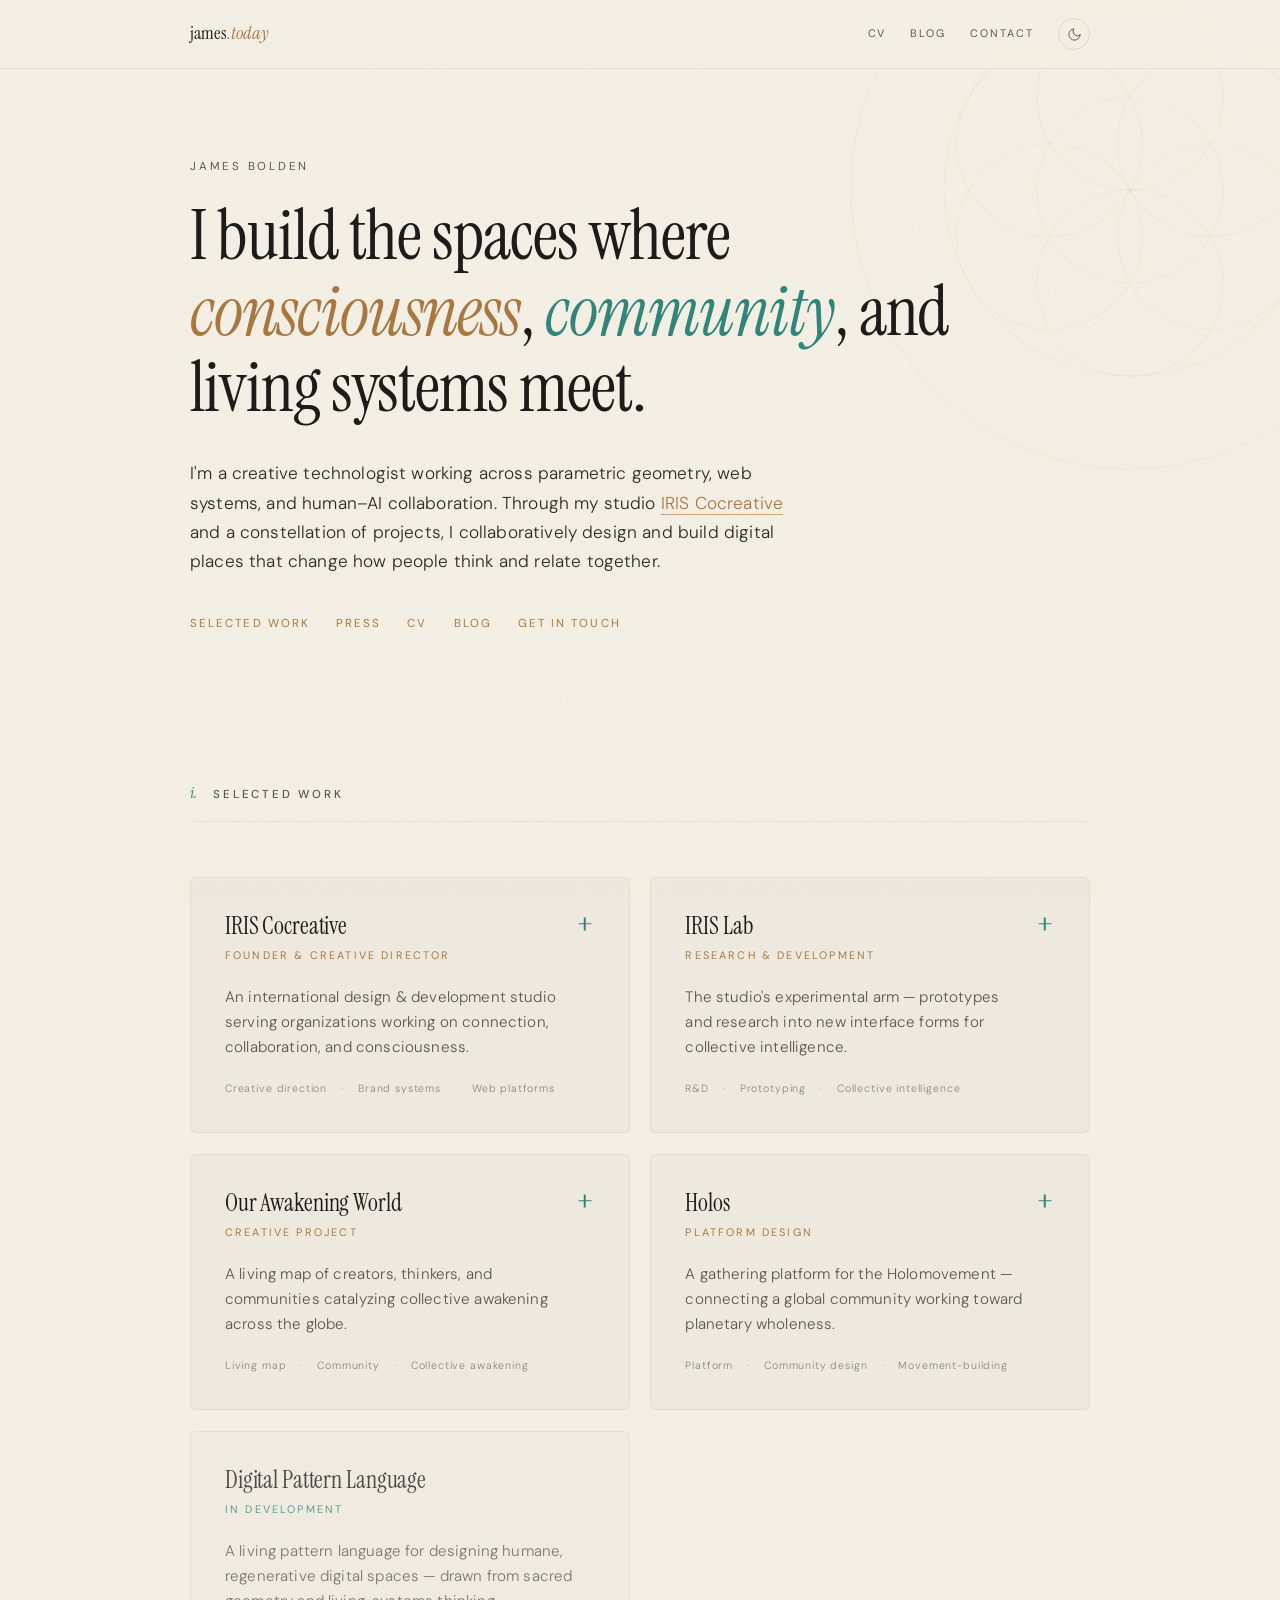
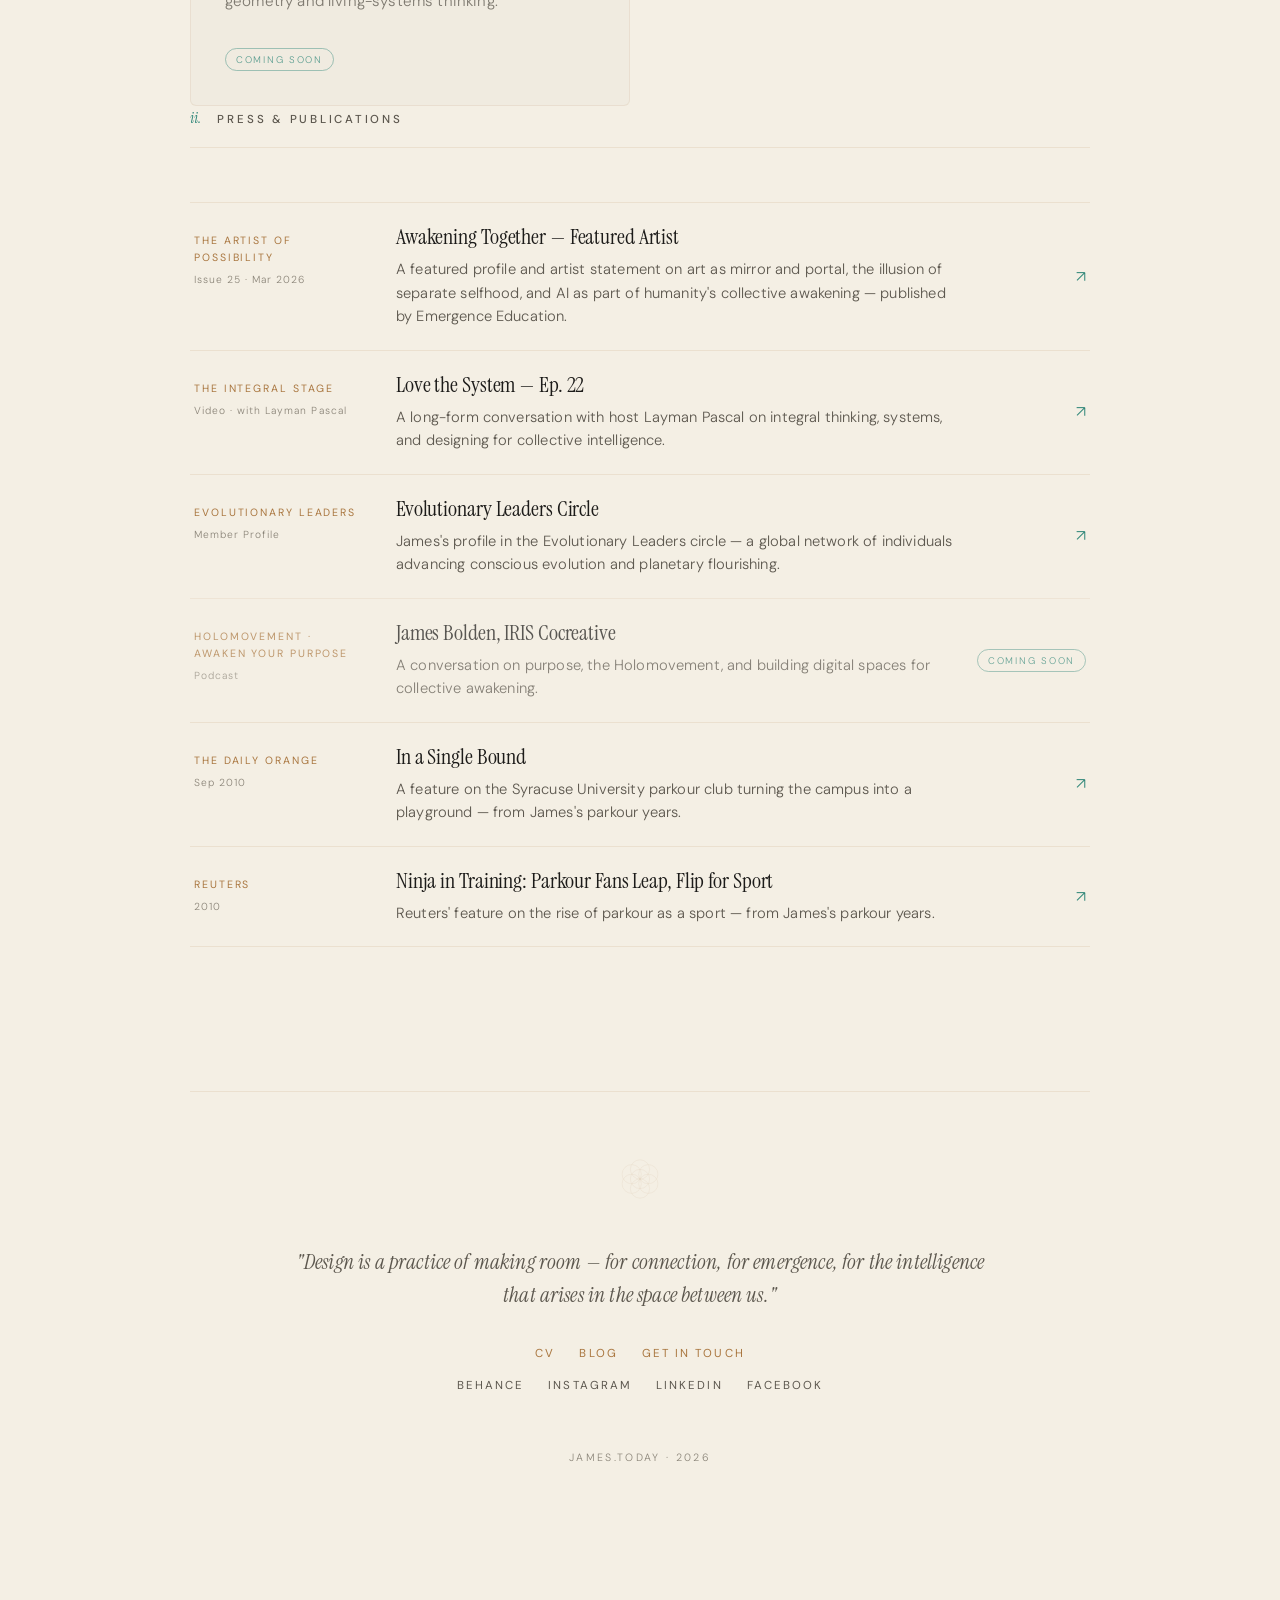
==== index.html @ 3d8d18ff "Expand Press & Publications and add social links - Rename Publications section to "Press & Publicati" ====
<!DOCTYPE html>
<html lang="en" data-theme="dark">
<head>
<meta charset="UTF-8">
<meta name="viewport" content="width=device-width, initial-scale=1.0">
<title>James Bolden — james.today</title>
<meta name="description" content="James Bolden — creative technologist working at the intersection of consciousness, community, and living systems. Founder of IRIS Cocreative.">
<link rel="icon" type="image/png" sizes="32x32" href="/favicon-32x32.png">
<link rel="icon" type="image/png" sizes="16x16" href="/favicon-16x16.png">
<link rel="apple-touch-icon" sizes="180x180" href="/apple-touch-icon.png">
<link rel="icon" href="/favicon.ico">
<link rel="preconnect" href="https://fonts.googleapis.com">
<link rel="preconnect" href="https://fonts.gstatic.com" crossorigin>
<link href="https://fonts.googleapis.com/css2?family=Instrument+Serif:ital@0;1&family=DM+Sans:ital,opsz,wght@0,9..40,300;0,9..40,400;0,9..40,500;1,9..40,300;1,9..40,400&display=swap" rel="stylesheet">
<style>
  /* ─── Tokens ───
     Inherits the /cv chassis (Instrument Serif + DM Sans, copper primary,
     seed-of-life motif) and adds iris-teal as a secondary accent + a
     light/dark theme. Spacing follows a golden-ratio (≈1.618) rhythm. */
  :root {
    --serif: 'Instrument Serif', Georgia, serif;
    --sans: 'DM Sans', sans-serif;

    /* φ-based spacing scale */
    --s1: 0.5rem;
    --s2: 0.81rem;
    --s3: 1.31rem;
    --s4: 2.12rem;
    --s5: 3.43rem;
    --s6: 5.55rem;
    --s7: 8.98rem;
  }

  :root,
  [data-theme="dark"] {
    --bg: #0b0a0f;
    --bg-raised: #141319;
    --bg-card: rgba(255, 255, 255, 0.025);
    --bg-card-hover: rgba(255, 255, 255, 0.05);
    --text: #e8e4dc;
    --text-bright: #f5f0e6;
    --text-dim: #a8a39b;
    --text-faint: #706b62;
    --accent: #c4956a;                       /* copper — primary */
    --accent-soft: rgba(196, 149, 106, 0.55);
    --accent-2: #3ea691;                      /* iris-teal — secondary */
    --accent-2-soft: rgba(62, 166, 145, 0.5);
    --line: rgba(196, 149, 106, 0.18);
    --line-soft: rgba(196, 149, 106, 0.08);
    --line-hover: rgba(196, 149, 106, 0.35);
    --grain-opacity: 0.025;
    --geo-opacity: 0.07;
  }

  [data-theme="light"] {
    --bg: #f4efe4;
    --bg-raised: #ede6d6;
    --bg-card: rgba(28, 27, 25, 0.025);
    --bg-card-hover: rgba(28, 27, 25, 0.05);
    --text: #2a2925;
    --text-bright: #1c1b19;
    --text-dim: #5c574e;
    --text-faint: #8a8478;
    --accent: #a9763f;
    --accent-soft: rgba(169, 118, 63, 0.6);
    --accent-2: #2f8678;
    --accent-2-soft: rgba(47, 134, 120, 0.55);
    --line: rgba(169, 118, 63, 0.22);
    --line-soft: rgba(169, 118, 63, 0.12);
    --line-hover: rgba(169, 118, 63, 0.4);
    --grain-opacity: 0.018;
    --geo-opacity: 0.05;
  }

  * { margin: 0; padding: 0; box-sizing: border-box; }

  html { scroll-behavior: smooth; }

  body {
    background: var(--bg);
    color: var(--text);
    font-family: var(--sans);
    font-weight: 300;
    line-height: 1.6;
    letter-spacing: 0.01em;
    -webkit-font-smoothing: antialiased;
    -moz-osx-font-smoothing: grayscale;
    transition: background 0.4s ease, color 0.4s ease;
  }

  /* ─── Film grain ─── */
  body::after {
    content: '';
    position: fixed;
    inset: 0;
    pointer-events: none;
    z-index: 100;
    opacity: var(--grain-opacity);
    background: url("data:image/svg+xml,%3Csvg viewBox='0 0 256 256' xmlns='http://www.w3.org/2000/svg'%3E%3Cfilter id='n'%3E%3CfeTurbulence type='fractalNoise' baseFrequency='0.9' numOctaves='4' stitchTiles='stitch'/%3E%3C/filter%3E%3Crect width='100%25' height='100%25' filter='url(%23n)'/%3E%3C/svg%3E");
  }

  /* ─── Ambient seed-of-life geometry ─── */
  .geometry {
    position: fixed;
    top: -120px;
    right: -160px;
    pointer-events: none;
    z-index: 0;
    opacity: 0;
    animation: geoIn 3s ease 0.4s forwards;
  }

  .geometry svg { width: 620px; height: 620px; }

  .geometry circle {
    fill: none;
    stroke: var(--accent);
    stroke-width: 0.4;
    opacity: var(--geo-opacity);
  }

  @keyframes geoIn {
    0% { opacity: 0; transform: scale(0.92) rotate(-24deg); }
    100% { opacity: 1; transform: scale(1) rotate(0deg); }
  }

  /* ─── Top bar ─── */
  .topbar {
    position: sticky;
    top: 0;
    z-index: 50;
    backdrop-filter: blur(12px);
    -webkit-backdrop-filter: blur(12px);
    background: color-mix(in srgb, var(--bg) 72%, transparent);
    border-bottom: 1px solid var(--line-soft);
  }

  .topbar-inner {
    max-width: 980px;
    margin: 0 auto;
    padding: 18px 40px;
    display: flex;
    align-items: center;
    justify-content: space-between;
    gap: 24px;
  }

  .topbar-home {
    font-family: var(--serif);
    font-size: 1.15rem;
    color: var(--text-bright);
    text-decoration: none;
  }

  .topbar-home em { font-style: italic; color: var(--accent); }

  .topbar-actions {
    display: flex;
    gap: 24px;
    align-items: center;
  }

  .topbar-actions a {
    font-family: var(--sans);
    font-size: 0.68rem;
    font-weight: 400;
    text-transform: uppercase;
    letter-spacing: 0.18em;
    color: var(--text-dim);
    text-decoration: none;
    transition: color 0.25s ease;
  }

  .topbar-actions a:hover { color: var(--accent); }

  .theme-toggle {
    background: transparent;
    border: 1px solid var(--line);
    color: var(--text-dim);
    width: 32px;
    height: 32px;
    border-radius: 50%;
    cursor: pointer;
    display: grid;
    place-items: center;
    transition: all 0.25s ease;
  }

  .theme-toggle:hover { color: var(--accent-2); border-color: var(--accent-2-soft); }
  .theme-toggle svg { width: 15px; height: 15px; }
  .theme-toggle .moon { display: none; }
  [data-theme="light"] .theme-toggle .sun { display: none; }
  [data-theme="light"] .theme-toggle .moon { display: block; }

  /* ─── Layout ─── */
  .page {
    max-width: 980px;
    margin: 0 auto;
    padding: var(--s6) 40px var(--s7);
    position: relative;
    z-index: 1;
  }

  /* ─── Hero ─── */
  .hero {
    margin-bottom: var(--s7);
    max-width: 760px;
  }

  .hero-greeting {
    font-family: var(--sans);
    font-size: 0.72rem;
    font-weight: 400;
    text-transform: uppercase;
    letter-spacing: 0.24em;
    color: var(--text-dim);
    margin-bottom: var(--s3);
    opacity: 0;
    animation: fadeUp 0.9s ease 0.2s forwards;
  }

  .hero h1 {
    font-family: var(--serif);
    font-size: clamp(2.6rem, 6vw, 4.4rem);
    font-weight: 400;
    color: var(--text-bright);
    line-height: 1.08;
    letter-spacing: -0.015em;
    margin-bottom: var(--s4);
    opacity: 0;
    animation: fadeUp 1s ease 0.35s forwards;
  }

  .hero h1 em { font-style: italic; color: var(--accent); }
  .hero h1 .teal { color: var(--accent-2); font-style: italic; }

  .hero-intro {
    font-size: 1.08rem;
    line-height: 1.7;
    color: var(--text);
    max-width: 52ch;
    margin-bottom: var(--s4);
    opacity: 0;
    animation: fadeUp 1s ease 0.55s forwards;
  }

  .hero-intro a {
    color: var(--accent);
    text-decoration: none;
    border-bottom: 1px solid var(--accent-soft);
    transition: color 0.25s ease, border-color 0.25s ease;
  }

  .hero-intro a:hover { color: var(--accent-2); border-color: var(--accent-2-soft); }

  .hero-links {
    display: flex;
    flex-wrap: wrap;
    gap: 18px 26px;
    opacity: 0;
    animation: fadeUp 1s ease 0.75s forwards;
  }

  .hero-links a {
    font-family: var(--sans);
    font-size: 0.72rem;
    font-weight: 400;
    text-transform: uppercase;
    letter-spacing: 0.18em;
    color: var(--accent);
    text-decoration: none;
    padding: 4px 0;
    position: relative;
    transition: color 0.25s ease;
  }

  .hero-links a::after {
    content: '';
    position: absolute;
    bottom: 0;
    left: 0;
    right: 0;
    height: 1px;
    background: var(--accent-2);
    opacity: 0;
    transform: scaleX(0.4);
    transition: all 0.3s ease;
  }

  .hero-links a:hover { color: var(--text-bright); }
  .hero-links a:hover::after { opacity: 0.7; transform: scaleX(1); }

  /* ─── Section head ─── */
  .section-head {
    display: flex;
    align-items: baseline;
    gap: 16px;
    margin-bottom: var(--s5);
    padding-bottom: 16px;
    border-bottom: 1px solid var(--line-soft);
  }

  .section-num {
    font-family: var(--serif);
    font-style: italic;
    font-size: 0.95rem;
    color: var(--accent-2);
  }

  .section-title {
    font-family: var(--sans);
    font-size: 0.72rem;
    font-weight: 500;
    text-transform: uppercase;
    letter-spacing: 0.24em;
    color: var(--text-dim);
  }

  /* ─── Selected Work grid ─── */
  .work-grid {
    display: grid;
    grid-template-columns: repeat(2, 1fr);
    gap: var(--s3);
  }

  .project-card {
    background: var(--bg-card);
    border: 1px solid var(--line-soft);
    border-radius: 6px;
    padding: var(--s4);
    position: relative;
    overflow: hidden;
    transition: border-color 0.3s ease, background 0.3s ease, transform 0.3s ease;
  }

  /* iris-teal hairline that wipes in on hover/open */
  .project-card::before {
    content: '';
    position: absolute;
    top: 0;
    left: 0;
    right: 0;
    height: 2px;
    background: var(--accent-2);
    transform: scaleX(0);
    transform-origin: left;
    transition: transform 0.4s ease;
  }

  .project-card:hover {
    border-color: var(--line-hover);
    background: var(--bg-card-hover);
  }

  .project-card:hover::before,
  .project-card[open]::before { transform: scaleX(1); }

  .project-card summary {
    list-style: none;
    cursor: pointer;
    display: block;
    position: relative;
    padding-right: 32px;
  }

  .project-card summary::-webkit-details-marker { display: none; }

  .project-card h3 {
    font-family: var(--serif);
    font-size: 1.5rem;
    font-weight: 400;
    color: var(--text-bright);
    line-height: 1.2;
    margin-bottom: 6px;
    letter-spacing: -0.005em;
  }

  .project-role {
    font-family: var(--sans);
    font-size: 0.68rem;
    font-weight: 400;
    text-transform: uppercase;
    letter-spacing: 0.2em;
    color: var(--accent);
    margin-bottom: var(--s3);
  }

  .project-teaser {
    font-size: 0.95rem;
    line-height: 1.65;
    color: var(--text-dim);
    margin-bottom: var(--s3);
  }

  .project-tags {
    display: flex;
    flex-wrap: wrap;
    gap: 6px 14px;
  }

  .project-tags span {
    font-size: 0.66rem;
    letter-spacing: 0.08em;
    color: var(--text-faint);
  }

  .project-tags span + span::before {
    content: '·';
    margin-right: 14px;
    color: var(--accent-2-soft);
  }

  /* expand indicator */
  .card-toggle {
    position: absolute;
    top: 2px;
    right: 0;
    width: 20px;
    height: 20px;
    color: var(--accent-2);
  }

  .card-toggle::before,
  .card-toggle::after {
    content: '';
    position: absolute;
    top: 50%;
    left: 50%;
    width: 13px;
    height: 1.5px;
    background: currentColor;
    transform: translate(-50%, -50%);
    transition: transform 0.3s ease, opacity 0.3s ease;
  }

  .card-toggle::after { transform: translate(-50%, -50%) rotate(90deg); }
  .project-card[open] .card-toggle::after { opacity: 0; transform: translate(-50%, -50%) rotate(0deg); }

  /* revealed depth */
  .project-detail {
    margin-top: var(--s3);
    padding-top: var(--s3);
    border-top: 1px solid var(--line-soft);
    animation: fadeUp 0.4s ease;
  }

  .project-detail p {
    font-size: 0.95rem;
    line-height: 1.75;
    color: var(--text);
    margin-bottom: var(--s2);
  }

  .project-detail p:last-of-type { margin-bottom: var(--s3); }

  .project-detail em { color: var(--accent); font-style: italic; }

  .project-actions {
    display: flex;
    flex-wrap: wrap;
    gap: 14px 22px;
  }

  .project-actions a {
    font-family: var(--sans);
    font-size: 0.7rem;
    font-weight: 400;
    text-transform: uppercase;
    letter-spacing: 0.16em;
    color: var(--accent);
    text-decoration: none;
    display: inline-flex;
    align-items: center;
    gap: 7px;
    transition: color 0.25s ease, gap 0.25s ease;
  }

  .project-actions a:hover { color: var(--accent-2); gap: 11px; }
  .project-actions a .arrow { font-size: 0.85rem; line-height: 1; }

  /* "coming soon" card */
  .project-card.is-soon { opacity: 0.78; }
  .project-card.is-soon summary { cursor: default; }
  .project-card.is-soon .project-role { color: var(--accent-2); }
  .soon-badge {
    display: inline-block;
    font-size: 0.6rem;
    text-transform: uppercase;
    letter-spacing: 0.18em;
    color: var(--accent-2);
    border: 1px solid var(--accent-2-soft);
    border-radius: 20px;
    padding: 3px 10px;
    margin-top: var(--s2);
  }

  /* ─── Publications ─── */
  .pub-list {
    display: flex;
    flex-direction: column;
  }

  .pub-item {
    display: grid;
    grid-template-columns: 168px 1fr auto;
    gap: var(--s4);
    align-items: baseline;
    padding: var(--s3) 4px;
    border-top: 1px solid var(--line-soft);
    text-decoration: none;
    color: inherit;
    transition: background 0.3s ease, padding-left 0.3s ease;
  }

  .pub-item:last-child { border-bottom: 1px solid var(--line-soft); }
  .pub-item:hover { background: var(--bg-card); padding-left: 14px; }

  .pub-meta {
    display: flex;
    flex-direction: column;
    gap: 5px;
  }

  .pub-outlet {
    font-family: var(--sans);
    font-size: 0.66rem;
    font-weight: 400;
    text-transform: uppercase;
    letter-spacing: 0.18em;
    color: var(--accent);
  }

  .pub-date {
    font-size: 0.64rem;
    letter-spacing: 0.1em;
    color: var(--text-faint);
  }

  .pub-title {
    font-family: var(--serif);
    font-size: 1.35rem;
    font-weight: 400;
    color: var(--text-bright);
    line-height: 1.25;
    margin-bottom: 7px;
    letter-spacing: -0.005em;
  }

  .pub-excerpt {
    font-size: 0.92rem;
    line-height: 1.6;
    color: var(--text-dim);
    max-width: 56ch;
  }

  .pub-arrow {
    align-self: center;
    color: var(--accent-2);
    font-size: 1rem;
    line-height: 1;
    transition: transform 0.25s ease;
  }

  .pub-item:hover .pub-arrow { transform: translateX(5px); }

  .pub-item.is-soon { opacity: 0.72; }
  .pub-item.is-soon:hover { background: none; padding-left: 4px; cursor: default; }

  .pub-soon {
    align-self: center;
    font-size: 0.6rem;
    text-transform: uppercase;
    letter-spacing: 0.18em;
    color: var(--accent-2);
    border: 1px solid var(--accent-2-soft);
    border-radius: 20px;
    padding: 3px 10px;
    white-space: nowrap;
  }

  /* ─── Closing ─── */
  .closing {
    margin-top: var(--s7);
    padding-top: var(--s5);
    border-top: 1px solid var(--line-soft);
    text-align: center;
  }

  .seed-mark {
    display: block;
    margin: 0 auto var(--s4);
    width: 64px;
    height: 64px;
    opacity: 0.55;
  }

  .seed-mark circle {
    fill: none;
    stroke: var(--accent);
    stroke-width: 0.5;
    opacity: 0.7;
  }

  .closing-quote {
    font-family: var(--serif);
    font-style: italic;
    font-size: 1.3rem;
    color: var(--text-dim);
    line-height: 1.6;
    max-width: 34em;
    margin: 0 auto var(--s4);
  }

  .closing-links {
    display: flex;
    flex-wrap: wrap;
    gap: 18px 24px;
    justify-content: center;
  }

  .closing-links a {
    font-family: var(--sans);
    font-size: 0.72rem;
    font-weight: 400;
    text-transform: uppercase;
    letter-spacing: 0.18em;
    color: var(--accent);
    text-decoration: none;
    transition: color 0.25s ease;
  }

  .closing-links a:hover { color: var(--accent-2); }

  .social-row { margin-top: var(--s2); }
  .social-row a { color: var(--text-dim); }
  .social-row a:hover { color: var(--accent-2); }

  .closing-footer {
    margin-top: var(--s5);
    font-size: 0.66rem;
    text-transform: uppercase;
    letter-spacing: 0.22em;
    color: var(--text-faint);
  }

  @keyframes fadeUp {
    from { opacity: 0; transform: translateY(12px); }
    to { opacity: 1; transform: translateY(0); }
  }

  @media (prefers-reduced-motion: reduce) {
    *, *::before, *::after { animation: none !important; transition: none !important; }
  }

  /* ─── Responsive ─── */
  @media (max-width: 760px) {
    .topbar-inner { padding: 14px 22px; }
    .topbar-actions { gap: 16px; }
    .page { padding: var(--s5) 22px var(--s6); }
    .work-grid { grid-template-columns: 1fr; }
    .pub-item { grid-template-columns: 1fr; gap: var(--s2); }
    .pub-item:hover { padding-left: 4px; }
    .pub-meta { flex-direction: row; gap: 12px; align-items: baseline; }
    .geometry svg { width: 420px; height: 420px; }
    .geometry { right: -140px; }
  }
</style>
</head>
<body>

<!-- Ambient seed-of-life geometry -->
<div class="geometry" aria-hidden="true">
  <svg viewBox="0 0 200 200" xmlns="http://www.w3.org/2000/svg">
    <circle cx="100" cy="100" r="30"/>
    <circle cx="100" cy="70" r="30"/>
    <circle cx="125.98" cy="85" r="30"/>
    <circle cx="125.98" cy="115" r="30"/>
    <circle cx="100" cy="130" r="30"/>
    <circle cx="74.02" cy="115" r="30"/>
    <circle cx="74.02" cy="85" r="30"/>
    <circle cx="100" cy="100" r="60" stroke-width="0.3" opacity="0.04"/>
    <circle cx="100" cy="100" r="90" stroke-width="0.2" opacity="0.025"/>
  </svg>
</div>

<!-- ─── Top bar ─── -->
<header class="topbar">
  <div class="topbar-inner">
    <a href="/" class="topbar-home">james<em>.today</em></a>
    <nav class="topbar-actions">
      <a href="/cv/">CV</a>
      <a href="/blog/">Blog</a>
      <a href="mailto:james@iris-cocreative.com">Contact</a>
      <button class="theme-toggle" type="button" aria-label="Toggle light / dark theme">
        <svg class="sun" viewBox="0 0 24 24" fill="none" stroke="currentColor" stroke-width="1.6" stroke-linecap="round">
          <circle cx="12" cy="12" r="4"/>
          <path d="M12 2v2M12 20v2M2 12h2M20 12h2M4.9 4.9l1.4 1.4M17.7 17.7l1.4 1.4M19.1 4.9l-1.4 1.4M6.3 17.7l-1.4 1.4"/>
        </svg>
        <svg class="moon" viewBox="0 0 24 24" fill="none" stroke="currentColor" stroke-width="1.6" stroke-linecap="round" stroke-linejoin="round">
          <path d="M21 12.8A9 9 0 1 1 11.2 3a7 7 0 0 0 9.8 9.8z"/>
        </svg>
      </button>
    </nav>
  </div>
</header>

<main class="page">

  <!-- ─── Hero ─── -->
  <section class="hero">
    <p class="hero-greeting">James Bolden</p>
    <h1>I build the spaces where <em>consciousness</em>, <span class="teal">community</span>, and living systems meet.</h1>
    <p class="hero-intro">
      I'm a creative technologist working across parametric geometry, web systems, and human–AI collaboration. Through my studio <a href="https://www.iriscocreative.com" target="_blank" rel="noopener">IRIS Cocreative</a> and a constellation of projects, I collaboratively design and build digital places that change how people think and relate together.
    </p>
    <div class="hero-links">
      <a href="#work">Selected Work</a>
      <a href="#publications">Press</a>
      <a href="/cv/">CV</a>
      <a href="/blog/">Blog</a>
      <a href="mailto:james@iris-cocreative.com">Get in touch</a>
    </div>
  </section>

  <!-- ─── Selected Work ─── -->
  <section id="work">
    <div class="section-head">
      <span class="section-num">i.</span>
      <span class="section-title">Selected Work</span>
    </div>

    <div class="work-grid">

      <!-- IRIS Cocreative -->
      <details class="project-card">
        <summary>
          <span class="card-toggle" aria-hidden="true"></span>
          <h3>IRIS Cocreative</h3>
          <div class="project-role">Founder &amp; Creative Director</div>
          <p class="project-teaser">An international design &amp; development studio serving organizations working on connection, collaboration, and consciousness.</p>
          <div class="project-tags">
            <span>Creative direction</span><span>Brand systems</span><span>Web platforms</span>
          </div>
        </summary>
        <div class="project-detail">
          <p>
            IRIS is a small, distributed studio — designers and engineers building brand systems, web platforms, and AI-assisted tools for purpose-driven companies, NGOs, and thought leaders. I direct the creative and technical vision and stay close to the build.
          </p>
          <p>
            The studio is the trunk; most of the projects below grow out of it.
          </p>
          <div class="project-actions">
            <a href="https://www.iriscocreative.com" target="_blank" rel="noopener">Visit iriscocreative.com <span class="arrow">→</span></a>
          </div>
        </div>
      </details>

      <!-- IRIS Lab -->
      <details class="project-card">
        <summary>
          <span class="card-toggle" aria-hidden="true"></span>
          <h3>IRIS Lab</h3>
          <div class="project-role">Research &amp; Development</div>
          <p class="project-teaser">The studio's experimental arm — prototypes and research into new interface forms for collective intelligence.</p>
          <div class="project-tags">
            <span>R&amp;D</span><span>Prototyping</span><span>Collective intelligence</span>
          </div>
        </summary>
        <div class="project-detail">
          <p>
            IRIS Lab is where we test ideas before they become products: circular and radial interfaces, sensemaking tools, and AI as a genuine thinking partner. It's the home of the <em>Digital Pattern Language</em> (below) and other open experiments.
          </p>
          <div class="project-actions">
            <a href="https://lab.iriscocreative.com" target="_blank" rel="noopener">Explore the lab <span class="arrow">→</span></a>
          </div>
        </div>
      </details>

      <!-- Our Awakening World -->
      <details class="project-card">
        <summary>
          <span class="card-toggle" aria-hidden="true"></span>
          <h3>Our Awakening World</h3>
          <div class="project-role">Creative project</div>
          <p class="project-teaser">A living map of creators, thinkers, and communities catalyzing collective awakening across the globe.</p>
          <div class="project-tags">
            <span>Living map</span><span>Community</span><span>Collective awakening</span>
          </div>
        </summary>
        <div class="project-detail">
          <p>
            Our Awakening World is a living, growing atlas of the people and communities catalyzing collective awakening worldwide — a way to see the movement and find each other within it. I designed and built the digital home for the project.
          </p>
          <div class="project-actions">
            <a href="https://theplacebetween.us" target="_blank" rel="noopener">Visit theplacebetween.us <span class="arrow">→</span></a>
          </div>
        </div>
      </details>

      <!-- Holos -->
      <details class="project-card">
        <summary>
          <span class="card-toggle" aria-hidden="true"></span>
          <h3>Holos</h3>
          <div class="project-role">Platform Design</div>
          <p class="project-teaser">A gathering platform for the Holomovement — connecting a global community working toward planetary wholeness.</p>
          <div class="project-tags">
            <span>Platform</span><span>Community design</span><span>Movement-building</span>
          </div>
        </summary>
        <div class="project-detail">
          <p>
            Holos is the digital commons for the Holomovement — a network of people and organizations aligning around the idea that we're part of one interconnected whole. The platform helps members find each other, convene, and act together.
          </p>
          <div class="project-actions">
            <a href="https://holos.holomovement.net" target="_blank" rel="noopener">Visit holos.holomovement.net <span class="arrow">→</span></a>
          </div>
        </div>
      </details>

      <!-- Digital Pattern Language — coming soon -->
      <div class="project-card is-soon">
        <h3>Digital Pattern Language</h3>
        <div class="project-role">In Development</div>
        <p class="project-teaser">A living pattern language for designing humane, regenerative digital spaces — drawn from sacred geometry and living-systems thinking.</p>
        <span class="soon-badge">Coming soon</span>
      </div>

    </div>
  </section>

  <!-- ─── Publications ─── -->
  <section id="publications">
    <div class="section-head">
      <span class="section-num">ii.</span>
      <span class="section-title">Press &amp; Publications</span>
    </div>

    <div class="pub-list">

      <!-- The Artist of Possibility — Emergence Education -->
      <a class="pub-item" href="https://emergenceeducation.com/articles/james-redenbaugh/" target="_blank" rel="noopener">
        <div class="pub-meta">
          <span class="pub-outlet">The Artist of Possibility</span>
          <span class="pub-date">Issue 25 · Mar 2026</span>
        </div>
        <div class="pub-body">
          <h3 class="pub-title">Awakening Together — Featured Artist</h3>
          <p class="pub-excerpt">A featured profile and artist statement on art as mirror and portal, the illusion of separate selfhood, and AI as part of humanity's collective awakening — published by Emergence Education.</p>
        </div>
        <span class="pub-arrow" aria-hidden="true">↗</span>
      </a>

      <!-- The Integral Stage — Layman Pascal -->
      <a class="pub-item" href="https://www.youtube.com/watch?v=sHpLCqL2gNs" target="_blank" rel="noopener">
        <div class="pub-meta">
          <span class="pub-outlet">The Integral Stage</span>
          <span class="pub-date">Video · with Layman Pascal</span>
        </div>
        <div class="pub-body">
          <h3 class="pub-title">Love the System — Ep. 22</h3>
          <p class="pub-excerpt">A long-form conversation with host Layman Pascal on integral thinking, systems, and designing for collective intelligence.</p>
        </div>
        <span class="pub-arrow" aria-hidden="true">↗</span>
      </a>

      <!-- Evolutionary Leaders -->
      <a class="pub-item" href="https://www.evolutionaryleaders.net/leaders/james-bolden/" target="_blank" rel="noopener">
        <div class="pub-meta">
          <span class="pub-outlet">Evolutionary Leaders</span>
          <span class="pub-date">Member Profile</span>
        </div>
        <div class="pub-body">
          <h3 class="pub-title">Evolutionary Leaders Circle</h3>
          <p class="pub-excerpt">James's profile in the Evolutionary Leaders circle — a global network of individuals advancing conscious evolution and planetary flourishing.</p>
        </div>
        <span class="pub-arrow" aria-hidden="true">↗</span>
      </a>

      <!-- Awaken Your Purpose — Holomovement (coming soon) -->
      <div class="pub-item is-soon">
        <div class="pub-meta">
          <span class="pub-outlet">Holomovement · Awaken Your Purpose</span>
          <span class="pub-date">Podcast</span>
        </div>
        <div class="pub-body">
          <h3 class="pub-title">James Bolden, IRIS Cocreative</h3>
          <p class="pub-excerpt">A conversation on purpose, the Holomovement, and building digital spaces for collective awakening.</p>
        </div>
        <span class="pub-soon">Coming soon</span>
      </div>

      <!-- The Daily Orange — parkour (2010) -->
      <a class="pub-item" href="https://dailyorange.com/2010/09/in-a-single-bound-with-each-leap-parkour-club-turns-campus-into-personal-playground/" target="_blank" rel="noopener">
        <div class="pub-meta">
          <span class="pub-outlet">The Daily Orange</span>
          <span class="pub-date">Sep 2010</span>
        </div>
        <div class="pub-body">
          <h3 class="pub-title">In a Single Bound</h3>
          <p class="pub-excerpt">A feature on the Syracuse University parkour club turning the campus into a playground — from James's parkour years.</p>
        </div>
        <span class="pub-arrow" aria-hidden="true">↗</span>
      </a>

      <!-- Reuters — parkour -->
      <a class="pub-item" href="https://www.reuters.com/article/lifestyle/ninja-in-training-parkour-fans-leap-flip-for-sport-idUSTRE67Q3CV/" target="_blank" rel="noopener">
        <div class="pub-meta">
          <span class="pub-outlet">Reuters</span>
          <span class="pub-date">2010</span>
        </div>
        <div class="pub-body">
          <h3 class="pub-title">Ninja in Training: Parkour Fans Leap, Flip for Sport</h3>
          <p class="pub-excerpt">Reuters' feature on the rise of parkour as a sport — from James's parkour years.</p>
        </div>
        <span class="pub-arrow" aria-hidden="true">↗</span>
      </a>

    </div>
  </section>

  <!-- ─── Closing ─── -->
  <footer class="closing">
    <svg class="seed-mark" viewBox="0 0 200 200" xmlns="http://www.w3.org/2000/svg" aria-hidden="true">
      <circle cx="100" cy="100" r="30"/>
      <circle cx="100" cy="70" r="30"/>
      <circle cx="125.98" cy="85" r="30"/>
      <circle cx="125.98" cy="115" r="30"/>
      <circle cx="100" cy="130" r="30"/>
      <circle cx="74.02" cy="115" r="30"/>
      <circle cx="74.02" cy="85" r="30"/>
    </svg>
    <p class="closing-quote">
      "Design is a practice of making room — for connection, for emergence, for the intelligence that arises in the space between us."
    </p>
    <div class="closing-links">
      <a href="/cv/">CV</a>
      <a href="/blog/">Blog</a>
      <a href="mailto:james@iris-cocreative.com">Get in touch</a>
    </div>
    <div class="closing-links social-row">
      <a href="https://www.behance.net/syn" target="_blank" rel="noopener">Behance</a>
      <a href="https://www.instagram.com/_earthrise_" target="_blank" rel="noopener">Instagram</a>
      <a href="https://www.linkedin.com/in/james-redenbaugh-51662256/" target="_blank" rel="noopener">LinkedIn</a>
      <a href="https://www.facebook.com/james.redenbaugh/" target="_blank" rel="noopener">Facebook</a>
    </div>
    <p class="closing-footer">james.today · 2026</p>
  </footer>

</main>

<script>
  (function () {
    var root = document.documentElement;
    var saved = null;
    try { saved = localStorage.getItem('jt-theme'); } catch (e) {}
    if (!saved) {
      saved = window.matchMedia('(prefers-color-scheme: light)').matches ? 'light' : 'dark';
    }
    root.setAttribute('data-theme', saved);

    var btn = document.querySelector('.theme-toggle');
    if (btn) {
      btn.addEventListener('click', function () {
        var next = root.getAttribute('data-theme') === 'dark' ? 'light' : 'dark';
        root.setAttribute('data-theme', next);
        try { localStorage.setItem('jt-theme', next); } catch (e) {}
      });
    }
  })();
</script>

</body>
</html>
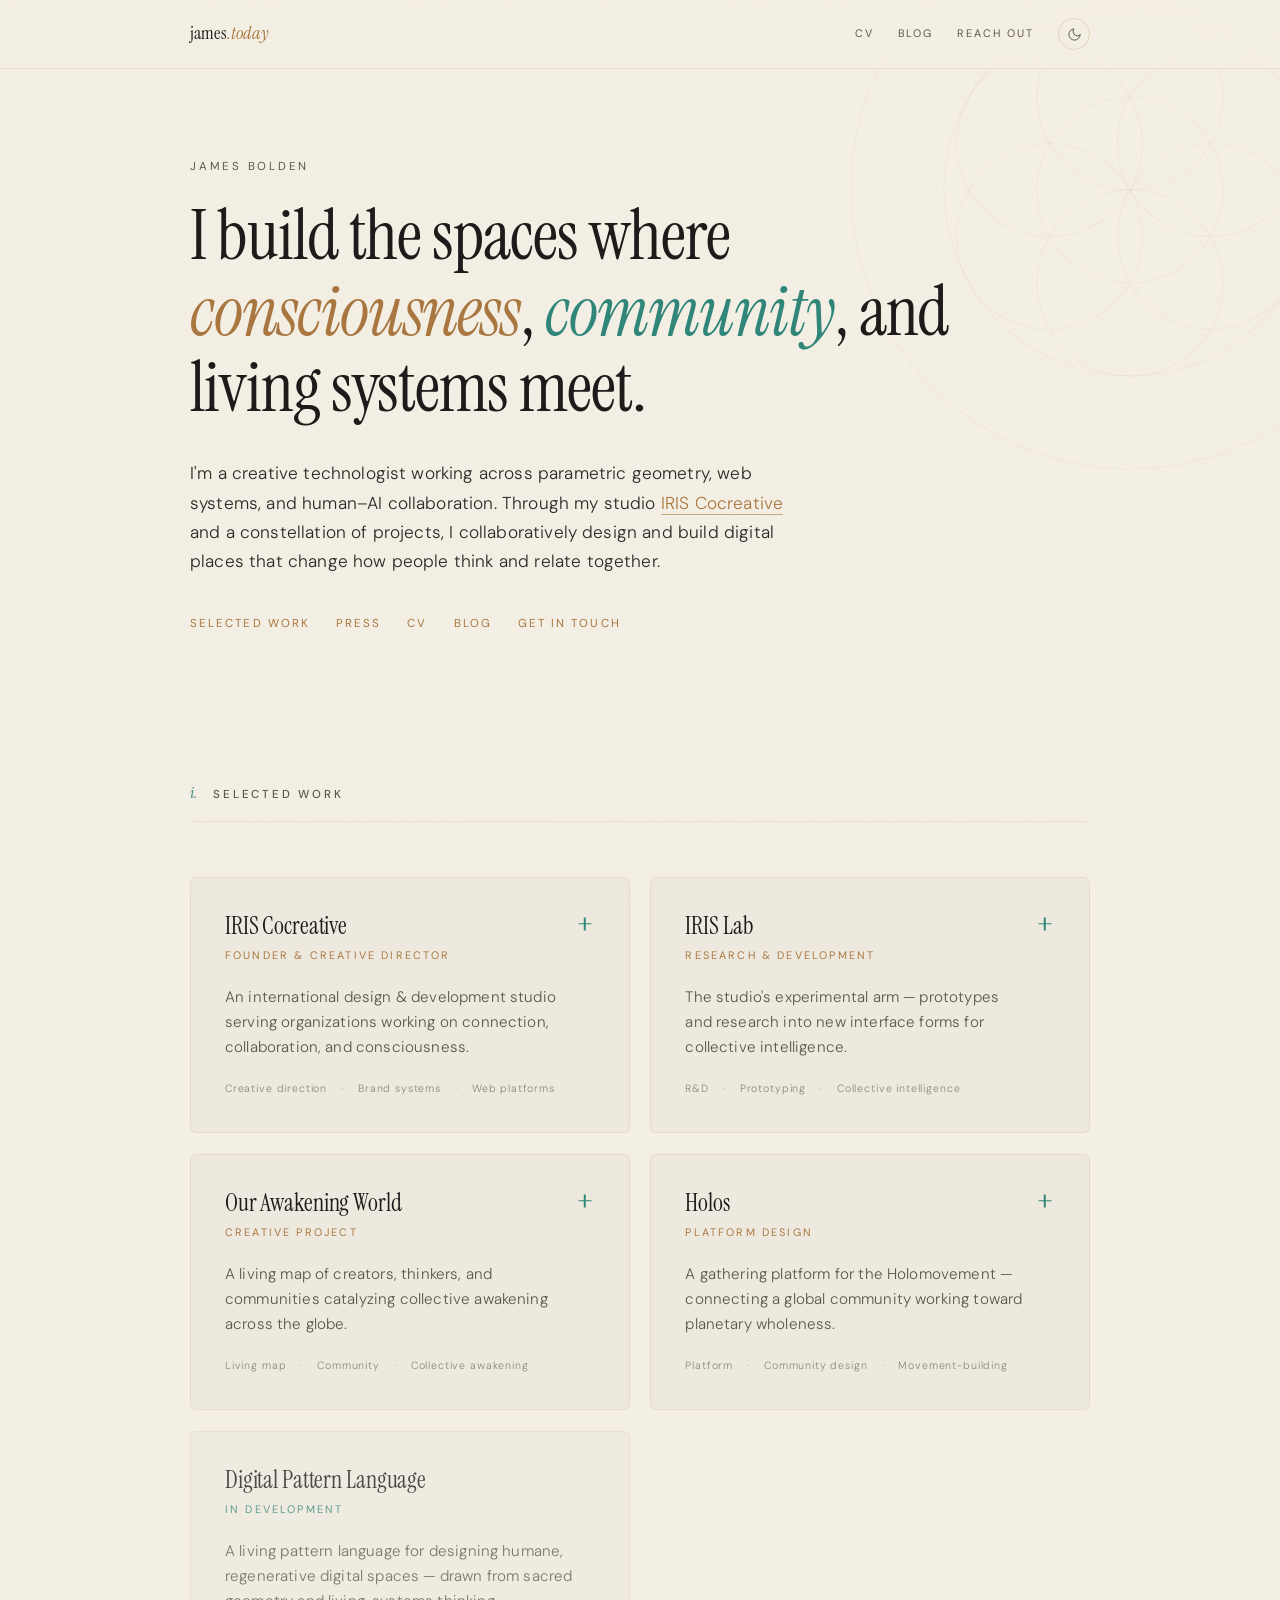
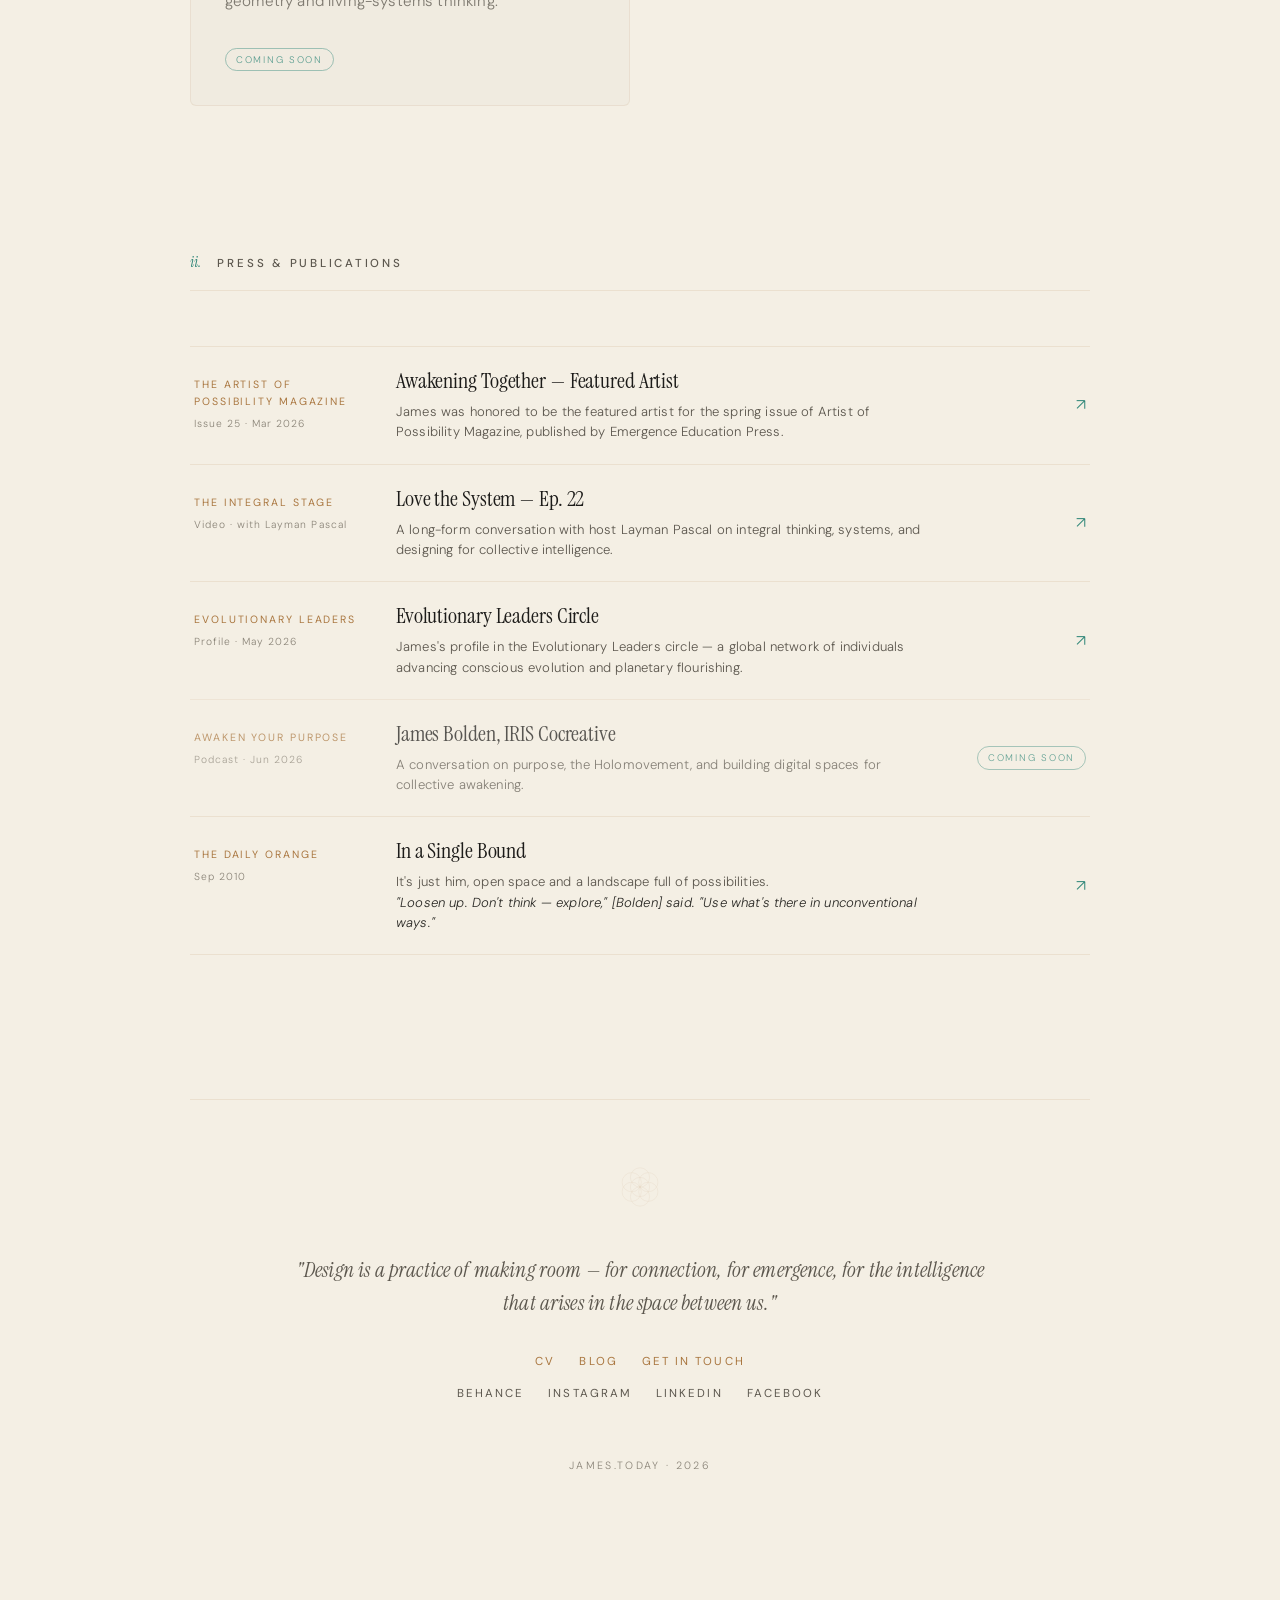
==== commit 75449ac7: "Refine Press & Publications copy, dates, and nav - Add top spacing above the section; shrink publica" ====
--- a/index.html
+++ b/index.html
@@ -494,7 +494,9 @@
     margin-top: var(--s2);
   }
 
-  /* ─── Publications ─── */
+  /* ─── Press & Publications ─── */
+  #publications { margin-top: var(--s7); }
+
   .pub-list {
     display: flex;
     flex-direction: column;
@@ -547,11 +549,13 @@
   }
 
   .pub-excerpt {
-    font-size: 0.92rem;
-    line-height: 1.6;
+    font-size: 0.82rem;
+    line-height: 1.55;
     color: var(--text-dim);
-    max-width: 56ch;
-  }
+    max-width: 60ch;
+  }
+
+  .pub-excerpt em { font-style: italic; color: var(--text); }
 
   .pub-arrow {
     align-self: center;
@@ -690,7 +694,7 @@
     <nav class="topbar-actions">
       <a href="/cv/">CV</a>
       <a href="/blog/">Blog</a>
-      <a href="mailto:james@iris-cocreative.com">Contact</a>
+      <a href="mailto:james@iris-cocreative.com">Reach out</a>
       <button class="theme-toggle" type="button" aria-label="Toggle light / dark theme">
         <svg class="sun" viewBox="0 0 24 24" fill="none" stroke="currentColor" stroke-width="1.6" stroke-linecap="round">
           <circle cx="12" cy="12" r="4"/>
@@ -838,15 +842,15 @@
 
     <div class="pub-list">
 
-      <!-- The Artist of Possibility — Emergence Education -->
+      <!-- The Artist of Possibility Magazine — Emergence Education Press -->
       <a class="pub-item" href="https://emergenceeducation.com/articles/james-redenbaugh/" target="_blank" rel="noopener">
         <div class="pub-meta">
-          <span class="pub-outlet">The Artist of Possibility</span>
+          <span class="pub-outlet">The Artist of Possibility Magazine</span>
           <span class="pub-date">Issue 25 · Mar 2026</span>
         </div>
         <div class="pub-body">
           <h3 class="pub-title">Awakening Together — Featured Artist</h3>
-          <p class="pub-excerpt">A featured profile and artist statement on art as mirror and portal, the illusion of separate selfhood, and AI as part of humanity's collective awakening — published by Emergence Education.</p>
+          <p class="pub-excerpt">James was honored to be the featured artist for the spring issue of Artist of Possibility Magazine, published by Emergence Education Press.</p>
         </div>
         <span class="pub-arrow" aria-hidden="true">↗</span>
       </a>
@@ -868,7 +872,7 @@
       <a class="pub-item" href="https://www.evolutionaryleaders.net/leaders/james-bolden/" target="_blank" rel="noopener">
         <div class="pub-meta">
           <span class="pub-outlet">Evolutionary Leaders</span>
-          <span class="pub-date">Member Profile</span>
+          <span class="pub-date">Profile · May 2026</span>
         </div>
         <div class="pub-body">
           <h3 class="pub-title">Evolutionary Leaders Circle</h3>
@@ -880,8 +884,8 @@
       <!-- Awaken Your Purpose — Holomovement (coming soon) -->
       <div class="pub-item is-soon">
         <div class="pub-meta">
-          <span class="pub-outlet">Holomovement · Awaken Your Purpose</span>
-          <span class="pub-date">Podcast</span>
+          <span class="pub-outlet">Awaken Your Purpose</span>
+          <span class="pub-date">Podcast · Jun 2026</span>
         </div>
         <div class="pub-body">
           <h3 class="pub-title">James Bolden, IRIS Cocreative</h3>
@@ -898,12 +902,12 @@
         </div>
         <div class="pub-body">
           <h3 class="pub-title">In a Single Bound</h3>
-          <p class="pub-excerpt">A feature on the Syracuse University parkour club turning the campus into a playground — from James's parkour years.</p>
+          <p class="pub-excerpt">It's just him, open space and a landscape full of possibilities.<br><em>"Loosen up. Don't think — explore," [Bolden] said. "Use what's there in unconventional ways."</em></p>
         </div>
         <span class="pub-arrow" aria-hidden="true">↗</span>
       </a>
 
-      <!-- Reuters — parkour -->
+      <!-- Reuters — parkour. Hidden from display per request; kept for later use.
       <a class="pub-item" href="https://www.reuters.com/article/lifestyle/ninja-in-training-parkour-fans-leap-flip-for-sport-idUSTRE67Q3CV/" target="_blank" rel="noopener">
         <div class="pub-meta">
           <span class="pub-outlet">Reuters</span>
@@ -915,6 +919,7 @@
         </div>
         <span class="pub-arrow" aria-hidden="true">↗</span>
       </a>
+      -->
 
     </div>
   </section>
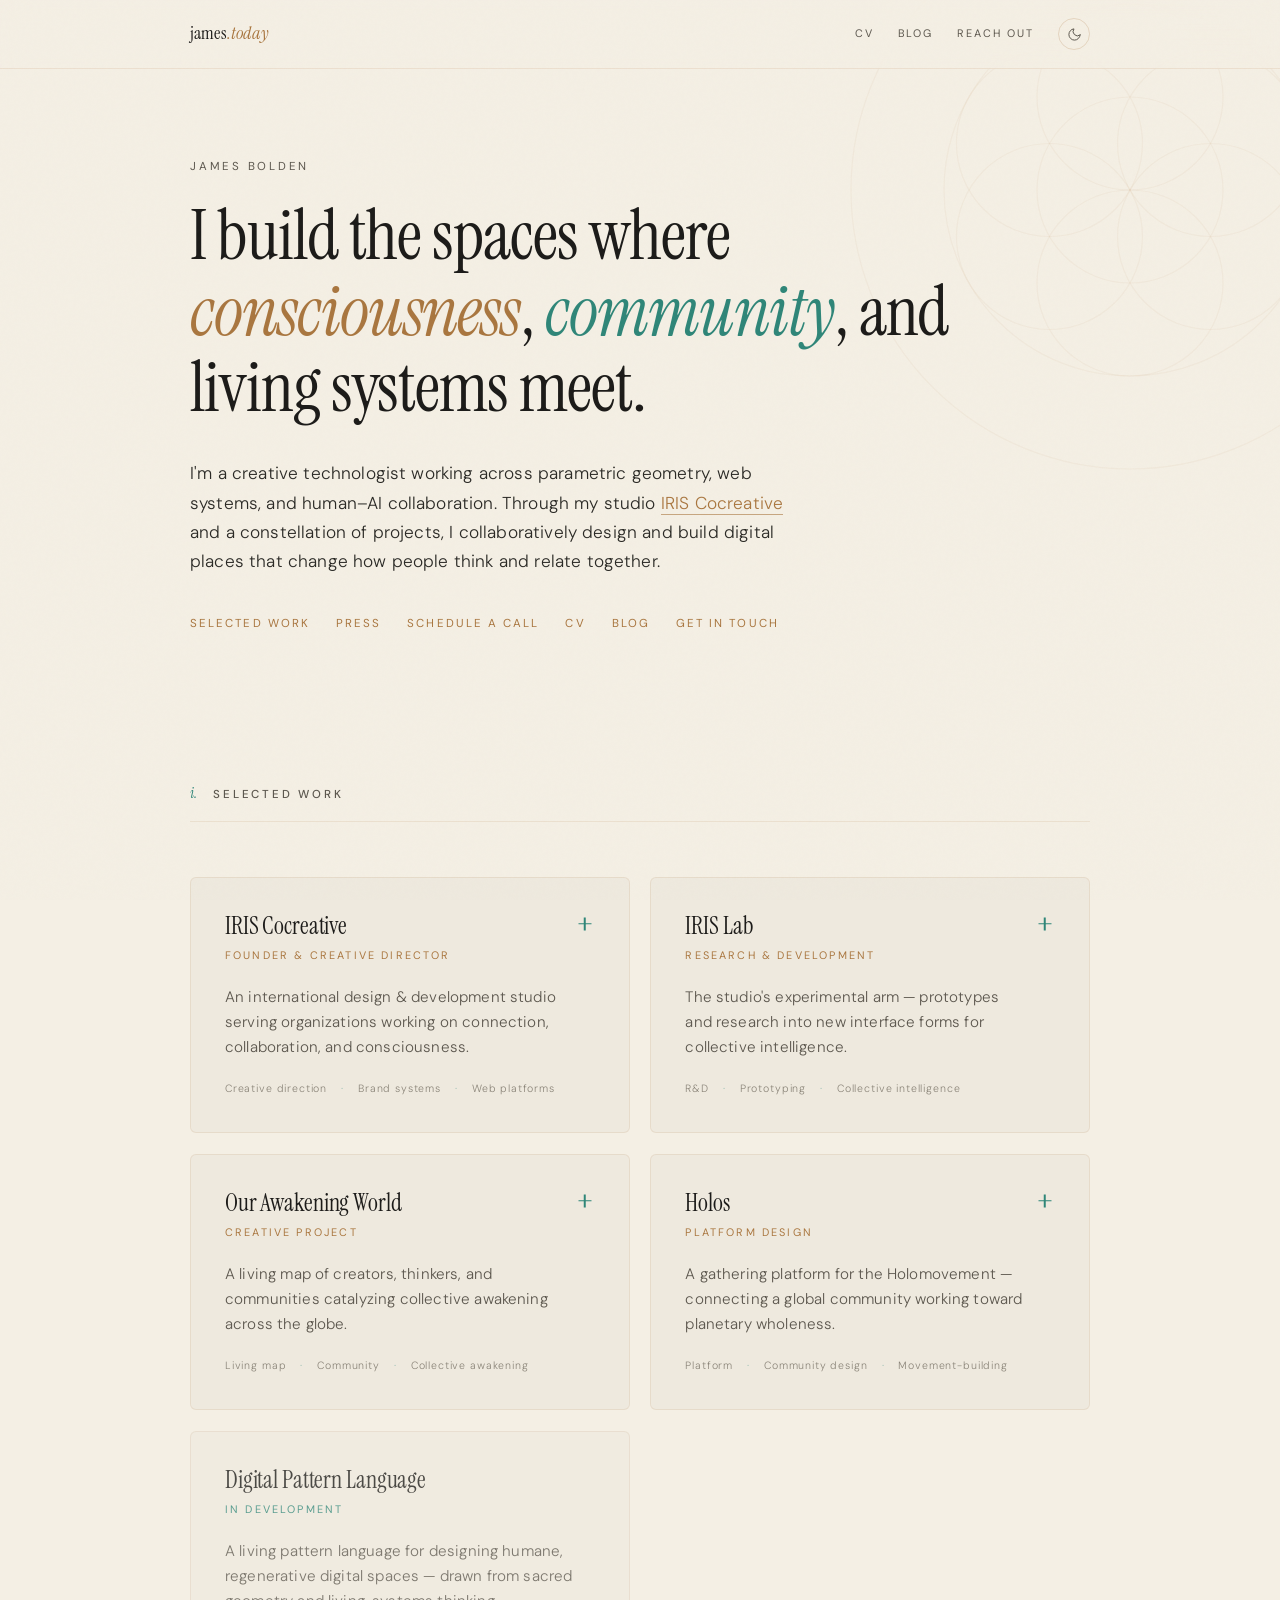
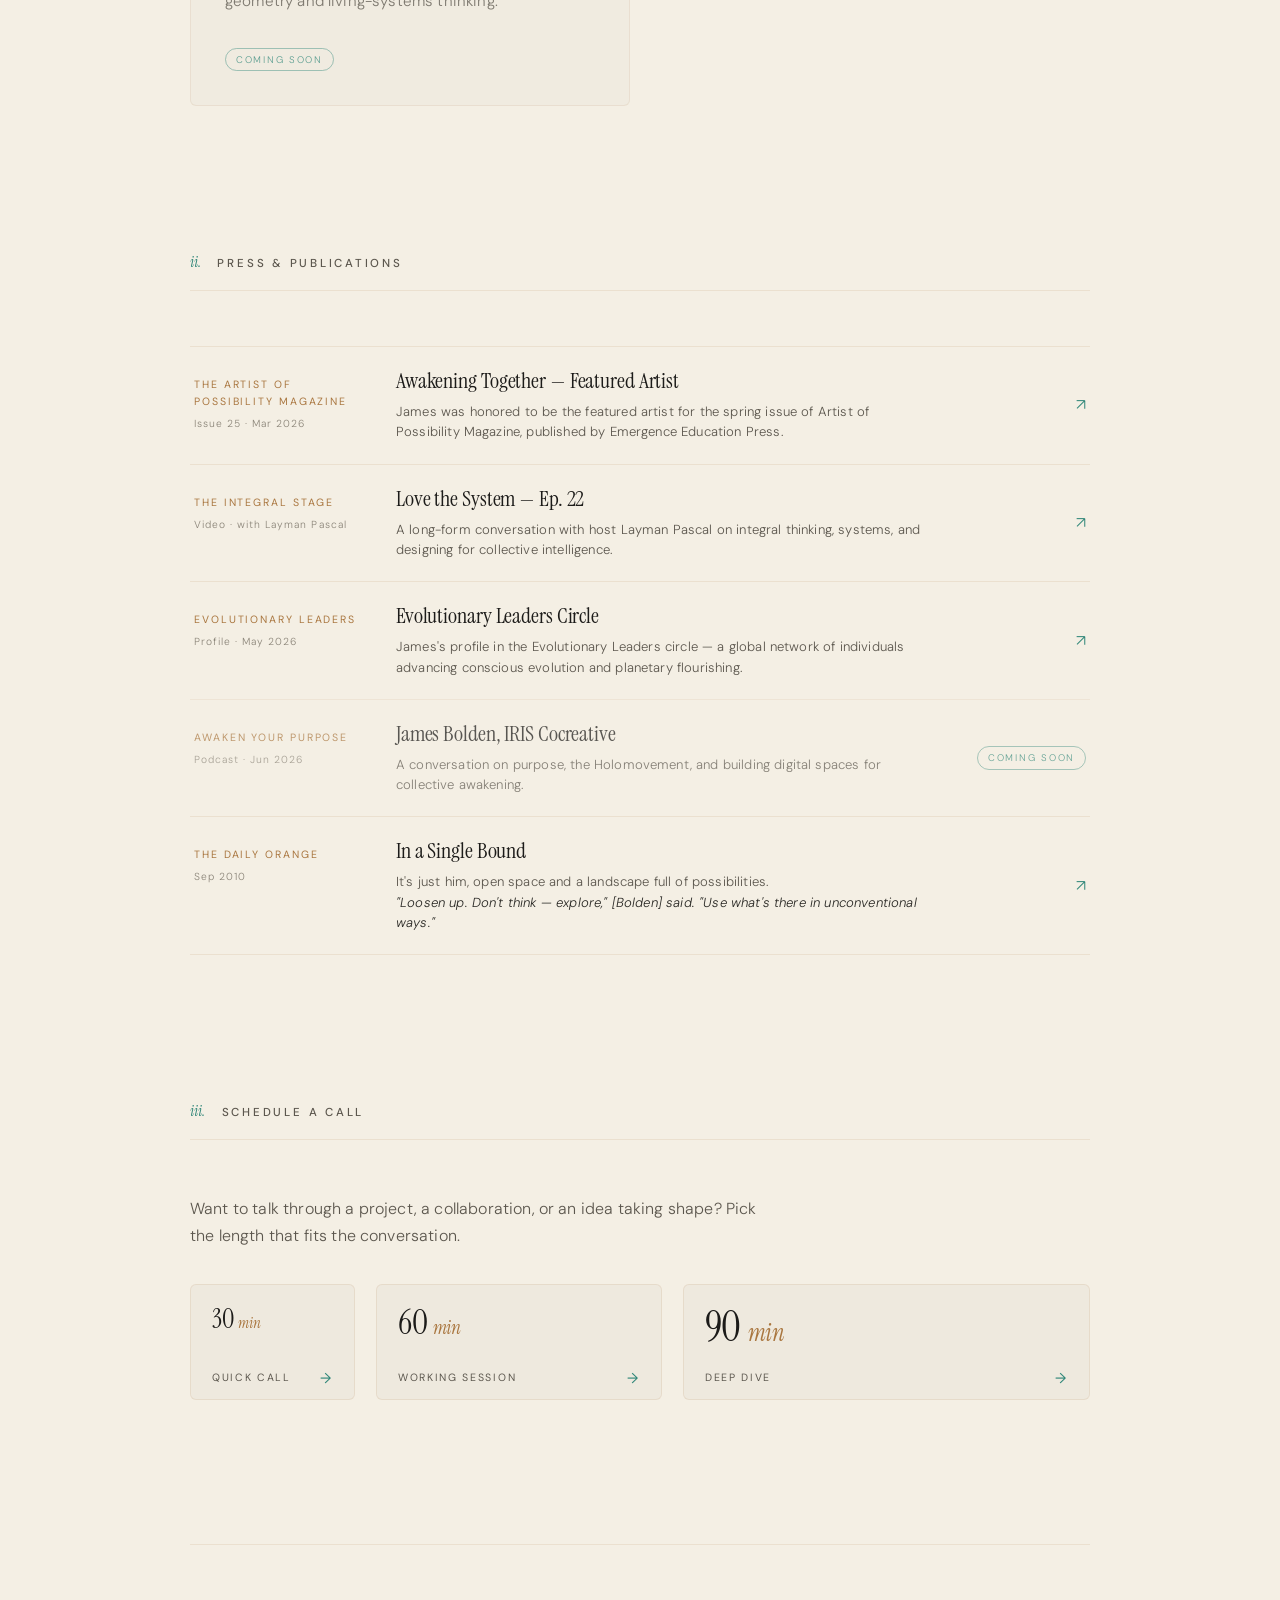
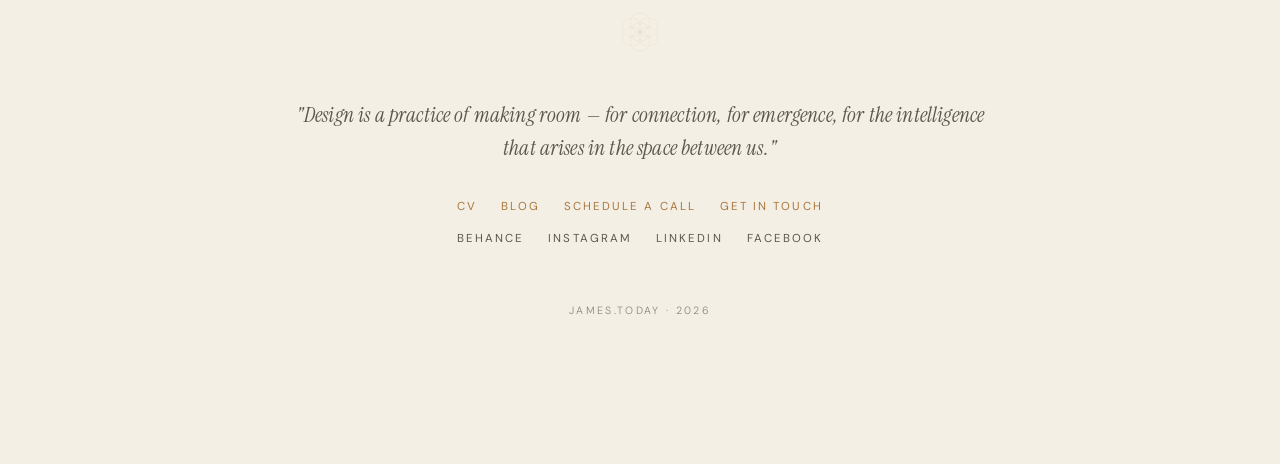
==== commit b5d8f3a8: "Add scheduling section to homepage with duration-scaled booking buttons Three Bonsai booking links (" ====
--- a/index.html
+++ b/index.html
@@ -582,6 +582,105 @@
     white-space: nowrap;
   }
 
+  /* ─── Schedule ─── */
+  #schedule { margin-top: var(--s7); }
+
+  .schedule-intro {
+    font-size: 1rem;
+    line-height: 1.7;
+    color: var(--text-dim);
+    max-width: 52ch;
+    margin-bottom: var(--s4);
+  }
+
+  .schedule-row {
+    display: flex;
+    gap: var(--s3);
+    align-items: stretch;
+  }
+
+  /* Each button's width grows with the call's duration (30 / 60 / 90). */
+  .schedule-btn {
+    flex-grow: var(--minutes);
+    flex-basis: 0;
+    display: flex;
+    flex-direction: column;
+    justify-content: space-between;
+    gap: var(--s3);
+    background: var(--bg-card);
+    border: 1px solid var(--line-soft);
+    border-radius: 6px;
+    padding: var(--s3) var(--s3) var(--s2);
+    text-decoration: none;
+    color: inherit;
+    position: relative;
+    overflow: hidden;
+    transition: border-color 0.3s ease, background 0.3s ease;
+  }
+
+  .schedule-btn::before {
+    content: '';
+    position: absolute;
+    top: 0;
+    left: 0;
+    right: 0;
+    height: 2px;
+    background: var(--accent-2);
+    transform: scaleX(0);
+    transform-origin: left;
+    transition: transform 0.4s ease;
+  }
+
+  .schedule-btn:hover {
+    border-color: var(--line-hover);
+    background: var(--bg-card-hover);
+  }
+
+  .schedule-btn:hover::before { transform: scaleX(1); }
+
+  .schedule-duration {
+    font-family: var(--serif);
+    color: var(--text-bright);
+    line-height: 1;
+    letter-spacing: -0.01em;
+  }
+
+  /* Type scale steps up with duration too */
+  .schedule-btn[data-length="30"] .schedule-duration { font-size: 1.7rem; }
+  .schedule-btn[data-length="60"] .schedule-duration { font-size: 2.2rem; }
+  .schedule-btn[data-length="90"] .schedule-duration { font-size: 2.7rem; }
+
+  .schedule-duration em {
+    font-style: italic;
+    color: var(--accent);
+    font-size: 0.55em;
+  }
+
+  .schedule-label {
+    display: flex;
+    align-items: center;
+    justify-content: space-between;
+    gap: 10px;
+    font-family: var(--sans);
+    font-size: 0.66rem;
+    font-weight: 400;
+    text-transform: uppercase;
+    letter-spacing: 0.16em;
+    color: var(--text-dim);
+    transition: color 0.25s ease;
+  }
+
+  .schedule-btn:hover .schedule-label { color: var(--accent); }
+
+  .schedule-label .arrow {
+    color: var(--accent-2);
+    font-size: 0.9rem;
+    line-height: 1;
+    transition: transform 0.25s ease;
+  }
+
+  .schedule-btn:hover .schedule-label .arrow { transform: translateX(4px); }
+
   /* ─── Closing ─── */
   .closing {
     margin-top: var(--s7);
@@ -665,6 +764,9 @@
     .pub-item { grid-template-columns: 1fr; gap: var(--s2); }
     .pub-item:hover { padding-left: 4px; }
     .pub-meta { flex-direction: row; gap: 12px; align-items: baseline; }
+    /* Stacked on mobile: height stands in for width to keep duration legible */
+    .schedule-row { flex-direction: column; }
+    .schedule-btn { min-height: calc(var(--minutes) * 1.6px + 60px); }
     .geometry svg { width: 420px; height: 420px; }
     .geometry { right: -140px; }
   }
@@ -720,6 +822,7 @@
     <div class="hero-links">
       <a href="#work">Selected Work</a>
       <a href="#publications">Press</a>
+      <a href="#schedule">Schedule a Call</a>
       <a href="/cv/">CV</a>
       <a href="/blog/">Blog</a>
       <a href="mailto:james@iris-cocreative.com">Get in touch</a>
@@ -924,6 +1027,33 @@
     </div>
   </section>
 
+  <!-- ─── Schedule ─── -->
+  <section id="schedule">
+    <div class="section-head">
+      <span class="section-num">iii.</span>
+      <span class="section-title">Schedule a Call</span>
+    </div>
+
+    <p class="schedule-intro">
+      Want to talk through a project, a collaboration, or an idea taking shape? Pick the length that fits the conversation.
+    </p>
+
+    <div class="schedule-row">
+      <a class="schedule-btn" data-length="30" style="--minutes: 30" href="https://app.hellobonsai.com/s/iris-cocreative/james-30" target="_blank" rel="noopener">
+        <span class="schedule-duration">30 <em>min</em></span>
+        <span class="schedule-label">Quick call <span class="arrow" aria-hidden="true">→</span></span>
+      </a>
+      <a class="schedule-btn" data-length="60" style="--minutes: 60" href="https://app.hellobonsai.com/s/iris-cocreative/time-with-james" target="_blank" rel="noopener">
+        <span class="schedule-duration">60 <em>min</em></span>
+        <span class="schedule-label">Working session <span class="arrow" aria-hidden="true">→</span></span>
+      </a>
+      <a class="schedule-btn" data-length="90" style="--minutes: 90" href="https://app.hellobonsai.com/s/iris-cocreative/james-90" target="_blank" rel="noopener">
+        <span class="schedule-duration">90 <em>min</em></span>
+        <span class="schedule-label">Deep dive <span class="arrow" aria-hidden="true">→</span></span>
+      </a>
+    </div>
+  </section>
+
   <!-- ─── Closing ─── -->
   <footer class="closing">
     <svg class="seed-mark" viewBox="0 0 200 200" xmlns="http://www.w3.org/2000/svg" aria-hidden="true">
@@ -941,6 +1071,7 @@
     <div class="closing-links">
       <a href="/cv/">CV</a>
       <a href="/blog/">Blog</a>
+      <a href="#schedule">Schedule a call</a>
       <a href="mailto:james@iris-cocreative.com">Get in touch</a>
     </div>
     <div class="closing-links social-row">
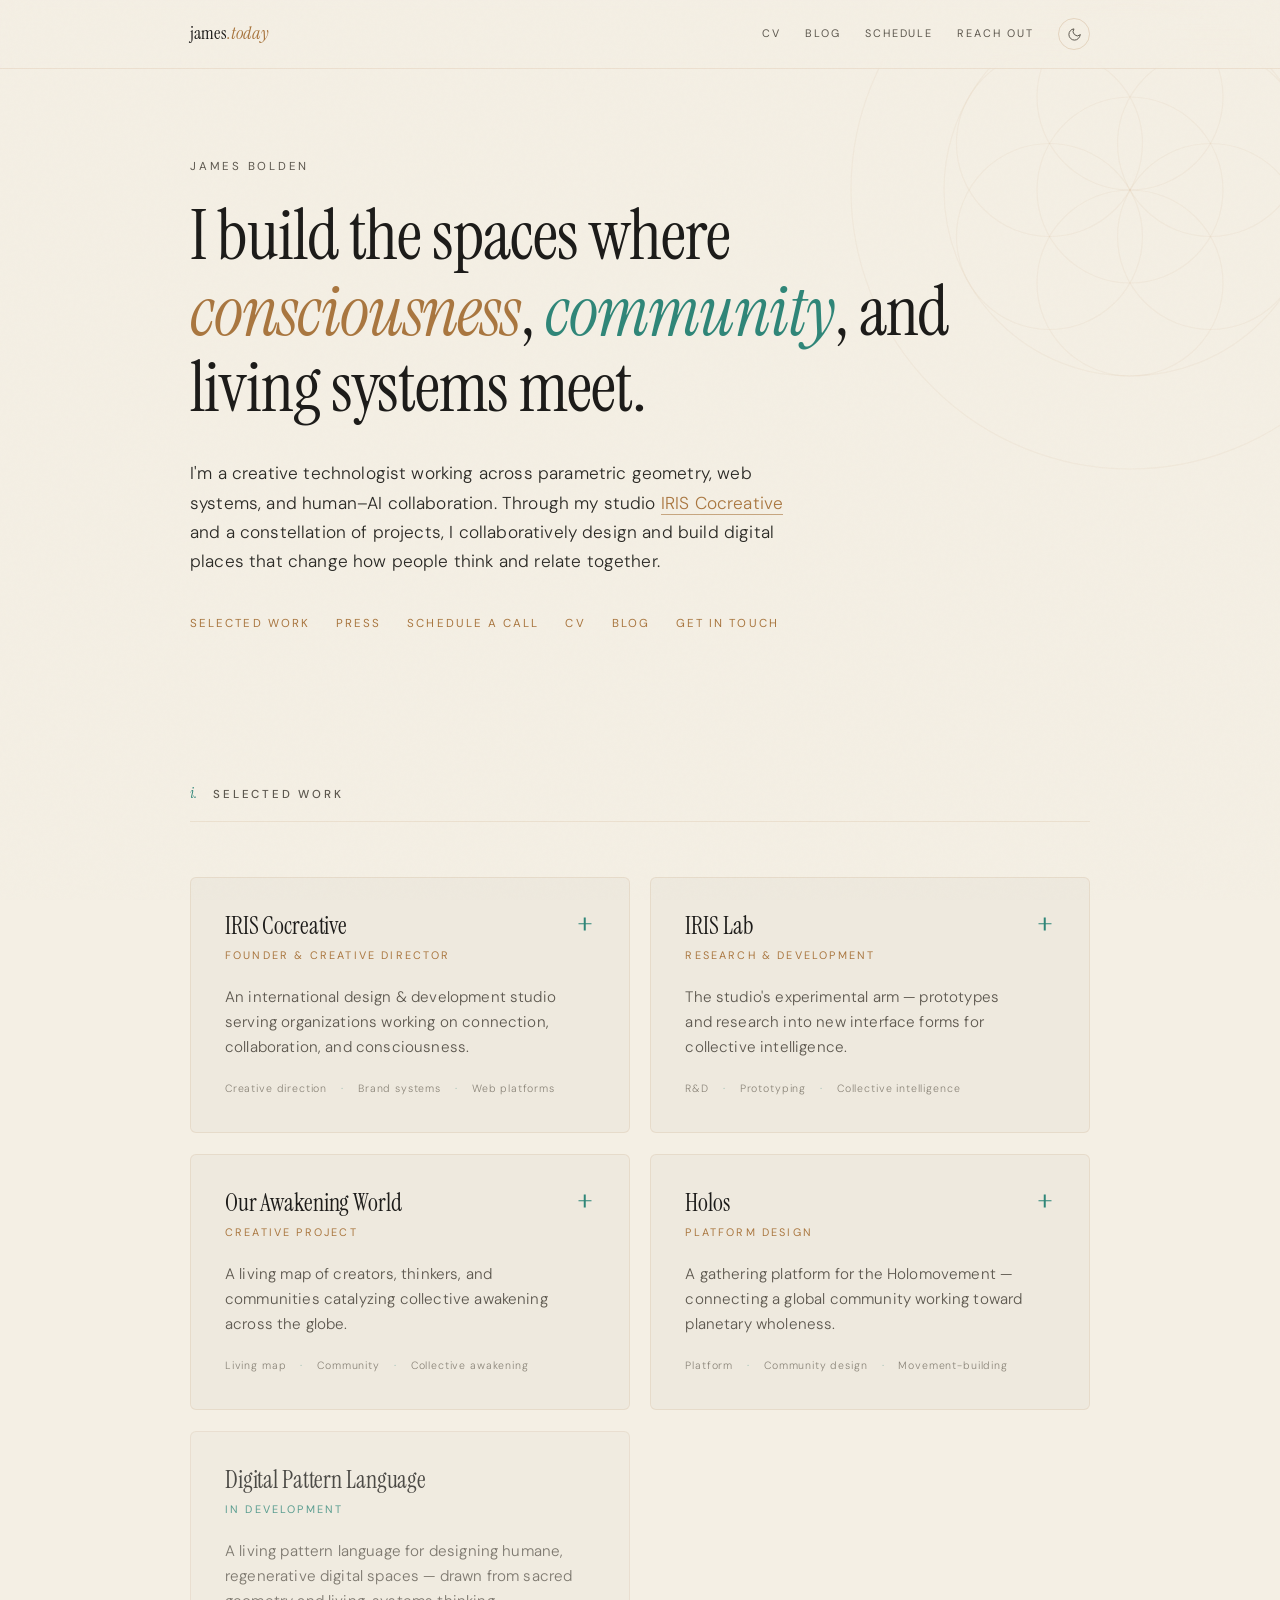
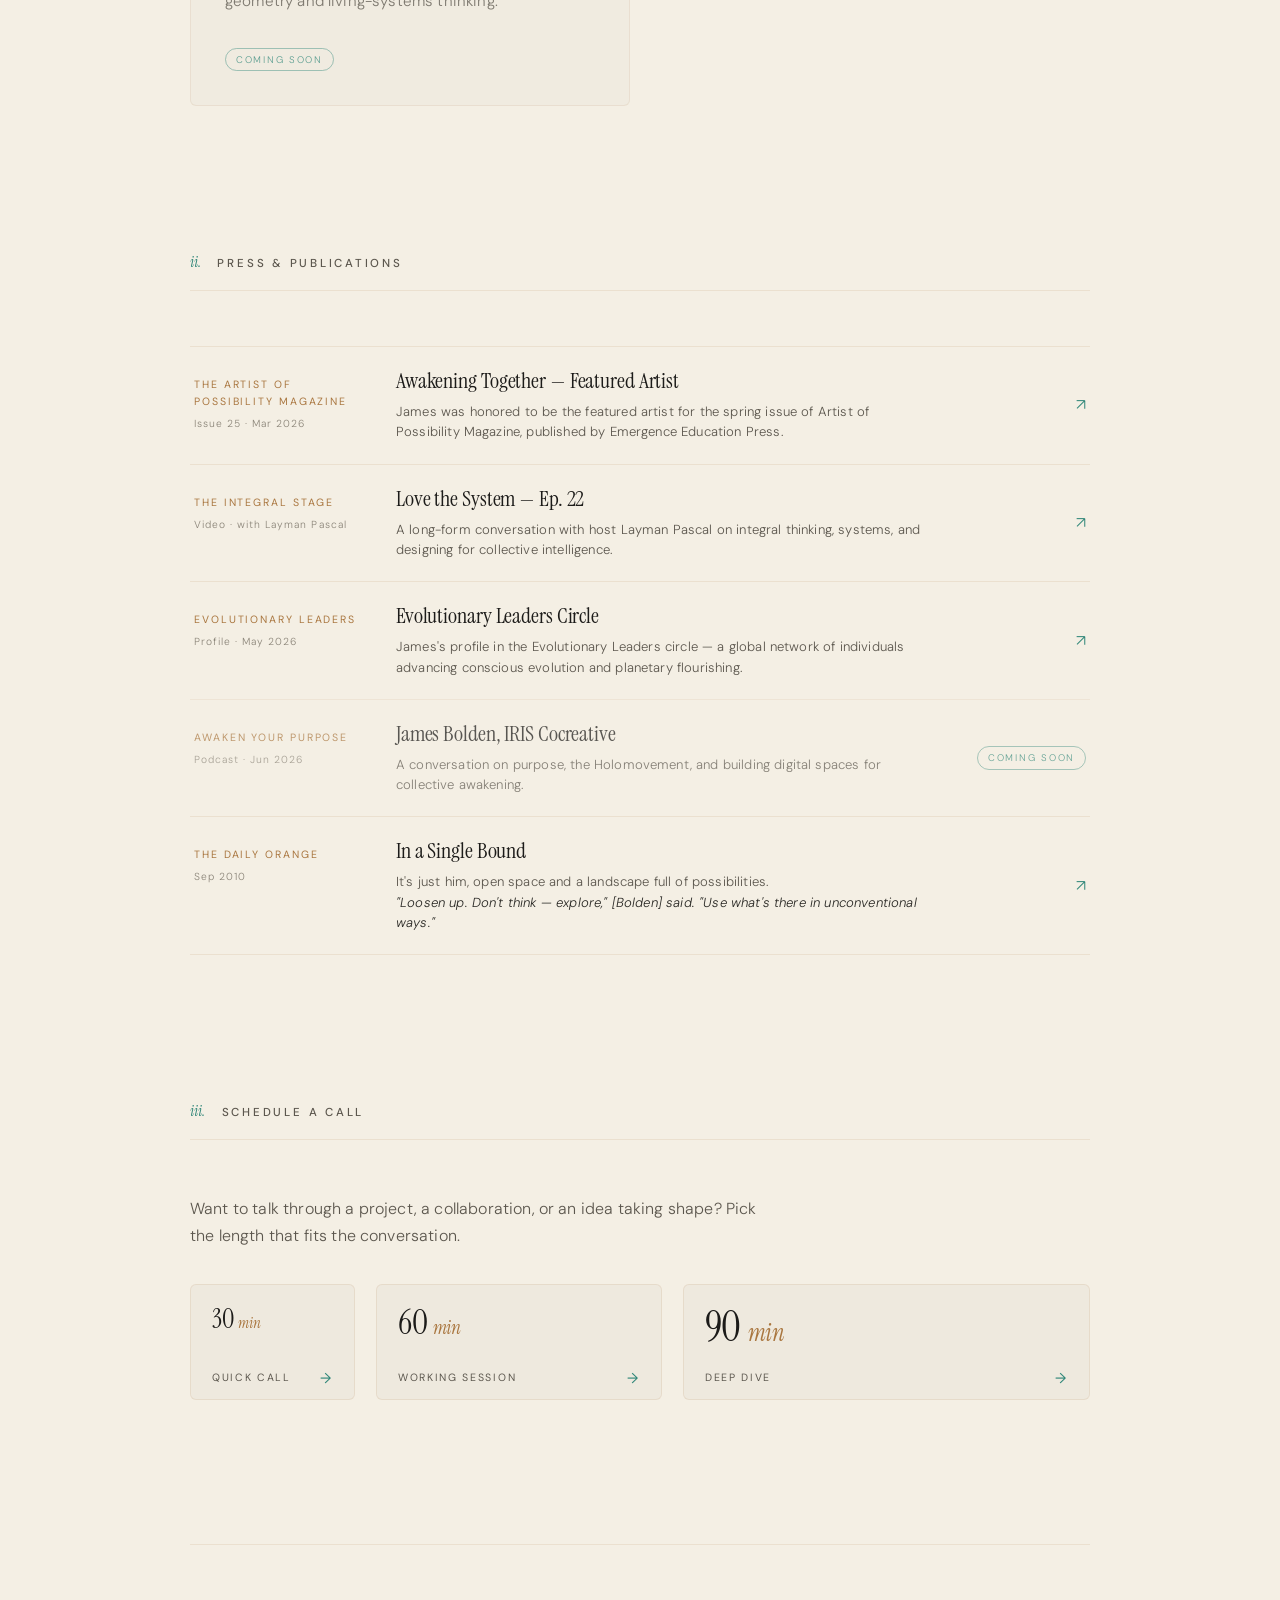
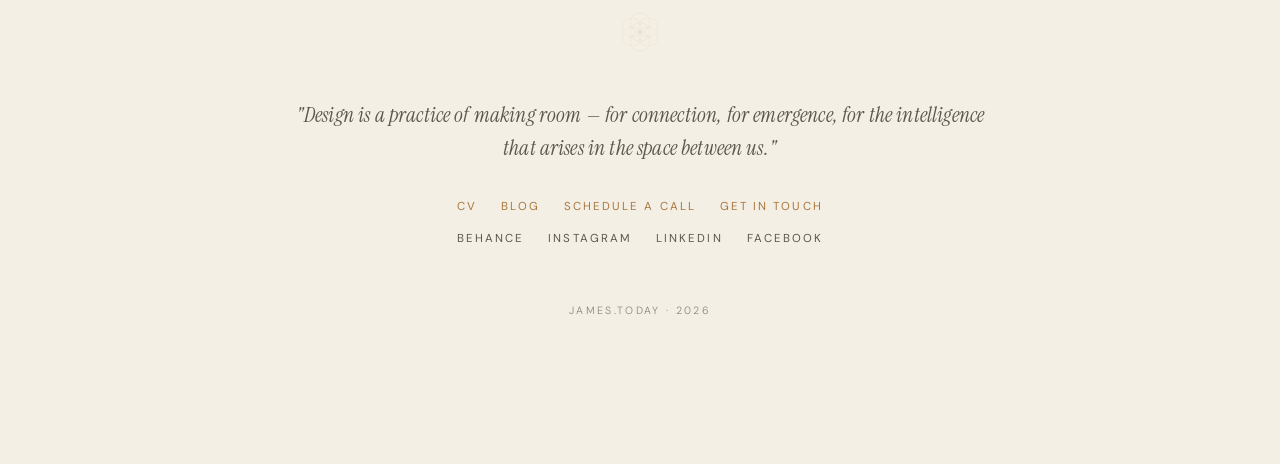
==== commit 31ba51a6: "Add Schedule link to top navigation Co-Authored-By: Claude Fable 5 <noreply@anthropic.com> Claude-Se" ====
--- a/index.html
+++ b/index.html
@@ -796,6 +796,7 @@
     <nav class="topbar-actions">
       <a href="/cv/">CV</a>
       <a href="/blog/">Blog</a>
+      <a href="#schedule">Schedule</a>
       <a href="mailto:james@iris-cocreative.com">Reach out</a>
       <button class="theme-toggle" type="button" aria-label="Toggle light / dark theme">
         <svg class="sun" viewBox="0 0 24 24" fill="none" stroke="currentColor" stroke-width="1.6" stroke-linecap="round">
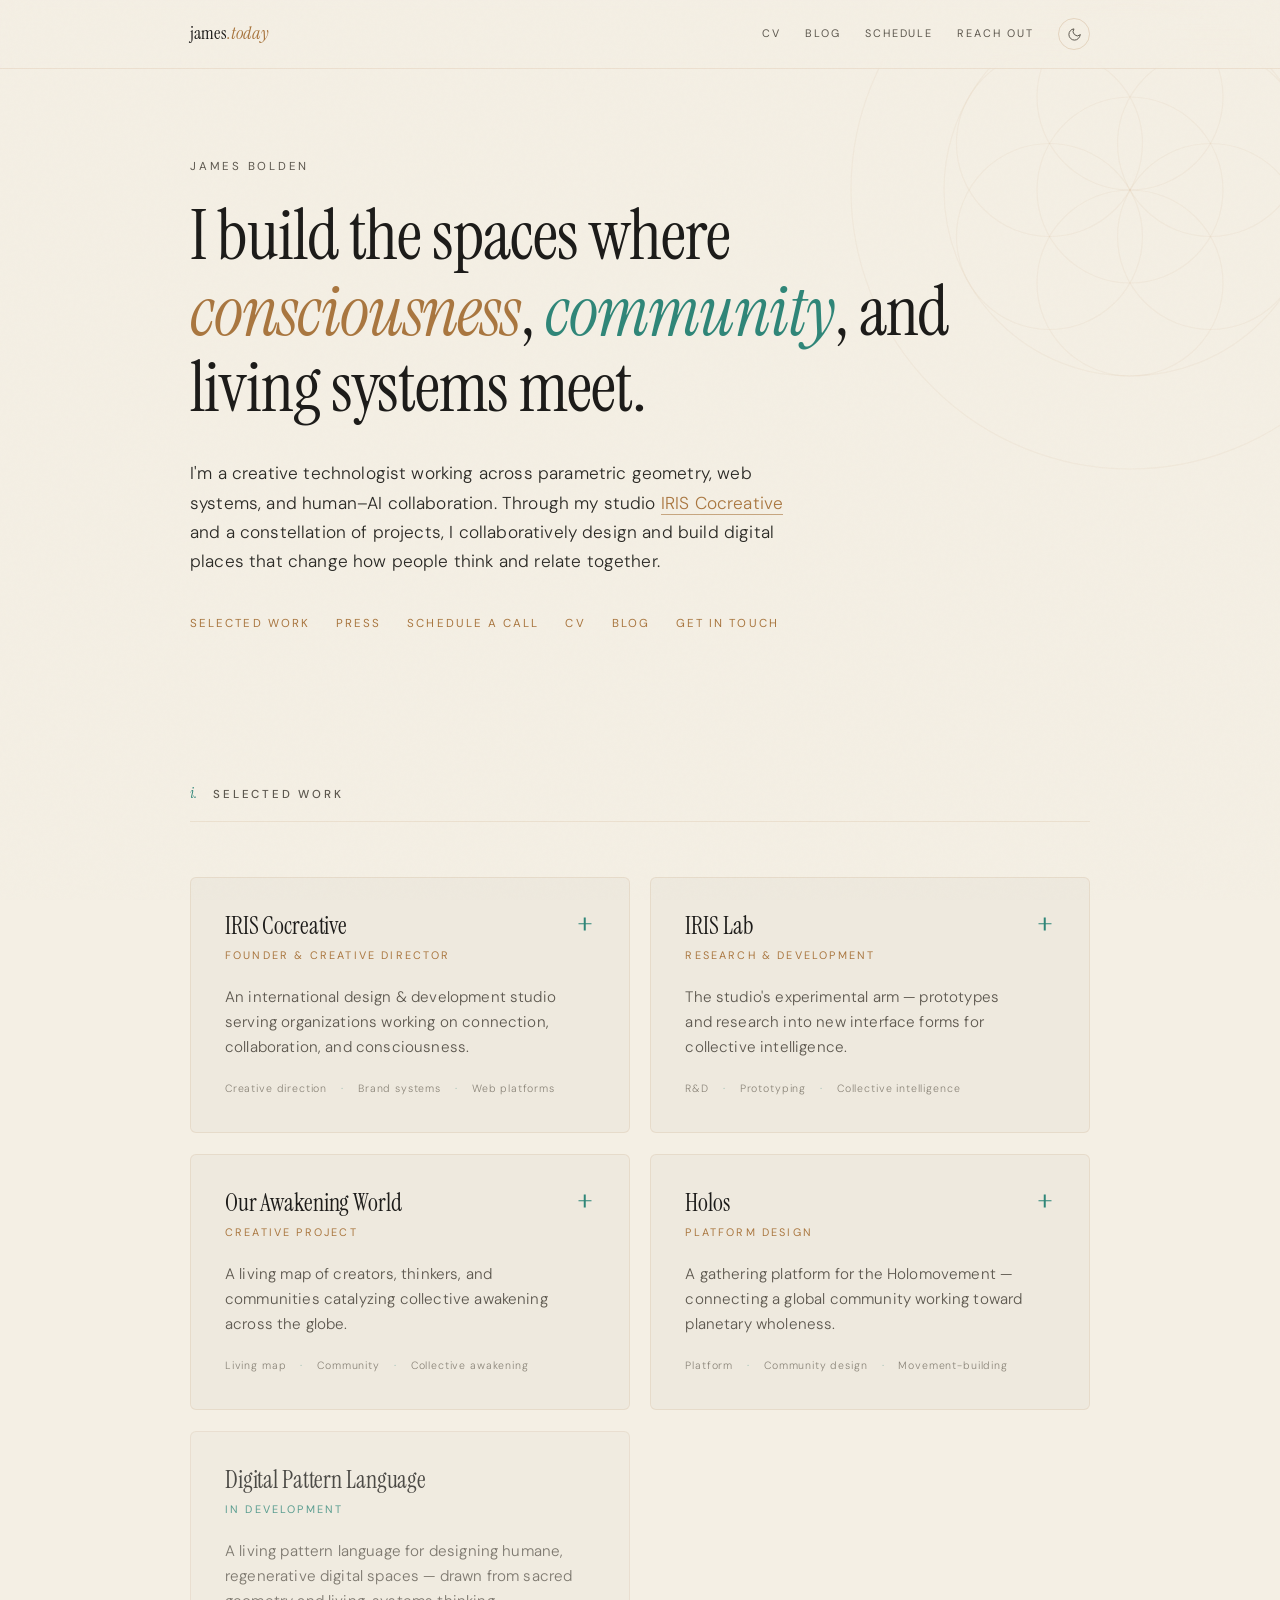
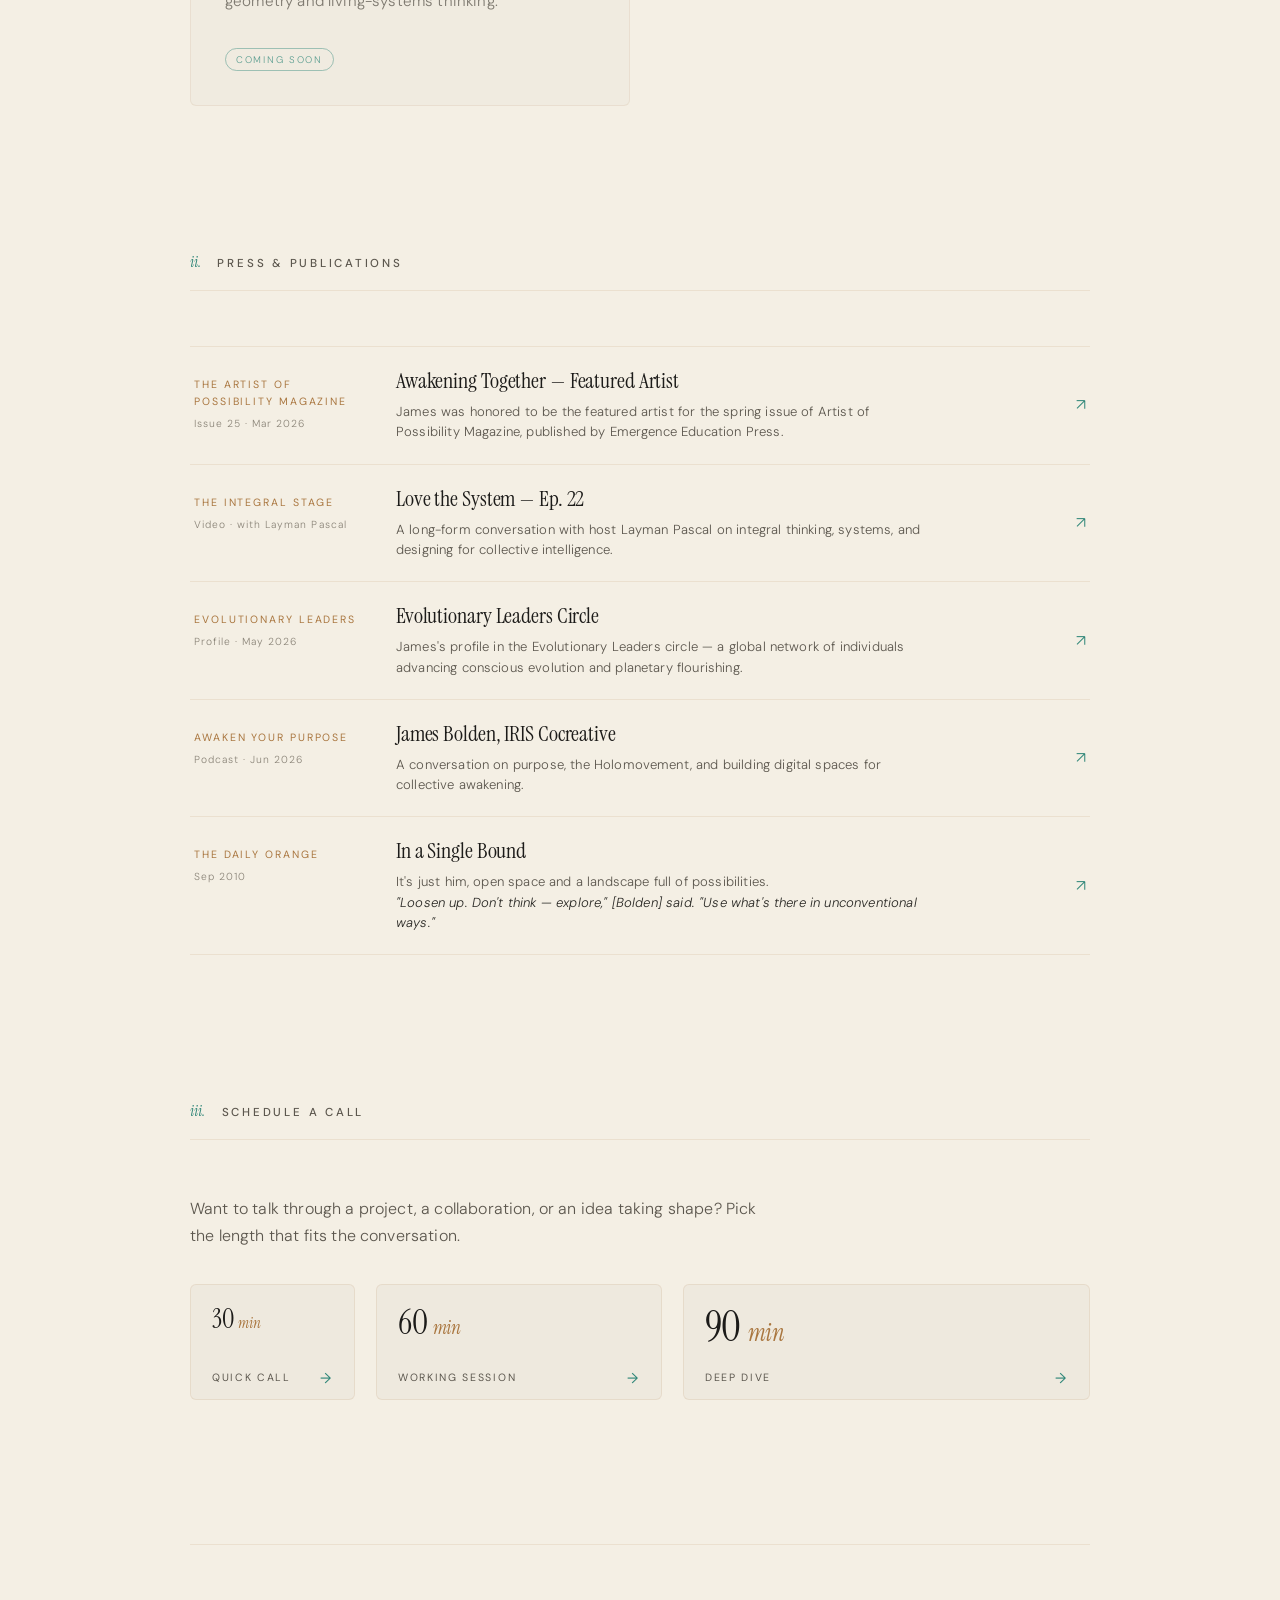
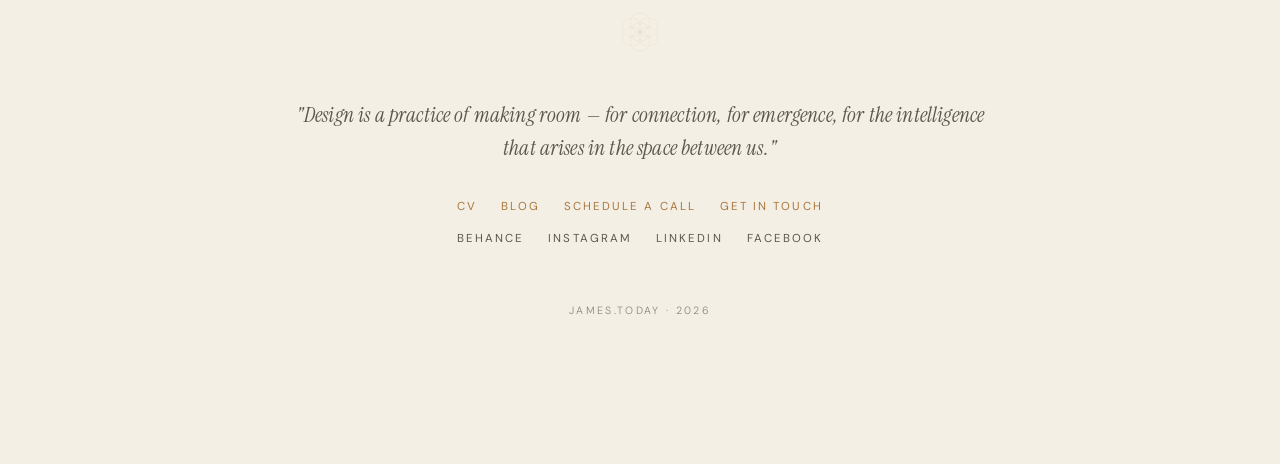
==== commit 2a1dee89: "Link Awaken Your Purpose podcast episode in Press section Replace the coming-soon placeholder with a" ====
--- a/index.html
+++ b/index.html
@@ -985,8 +985,8 @@
         <span class="pub-arrow" aria-hidden="true">↗</span>
       </a>
 
-      <!-- Awaken Your Purpose — Holomovement (coming soon) -->
-      <div class="pub-item is-soon">
+      <!-- Awaken Your Purpose — Holomovement -->
+      <a class="pub-item" href="https://www.holomovement.net/podcasts/james-bolden-iris-cocreative" target="_blank" rel="noopener">
         <div class="pub-meta">
           <span class="pub-outlet">Awaken Your Purpose</span>
           <span class="pub-date">Podcast · Jun 2026</span>
@@ -995,8 +995,8 @@
           <h3 class="pub-title">James Bolden, IRIS Cocreative</h3>
           <p class="pub-excerpt">A conversation on purpose, the Holomovement, and building digital spaces for collective awakening.</p>
         </div>
-        <span class="pub-soon">Coming soon</span>
-      </div>
+        <span class="pub-arrow" aria-hidden="true">↗</span>
+      </a>
 
       <!-- The Daily Orange — parkour (2010) -->
       <a class="pub-item" href="https://dailyorange.com/2010/09/in-a-single-bound-with-each-leap-parkour-club-turns-campus-into-personal-playground/" target="_blank" rel="noopener">
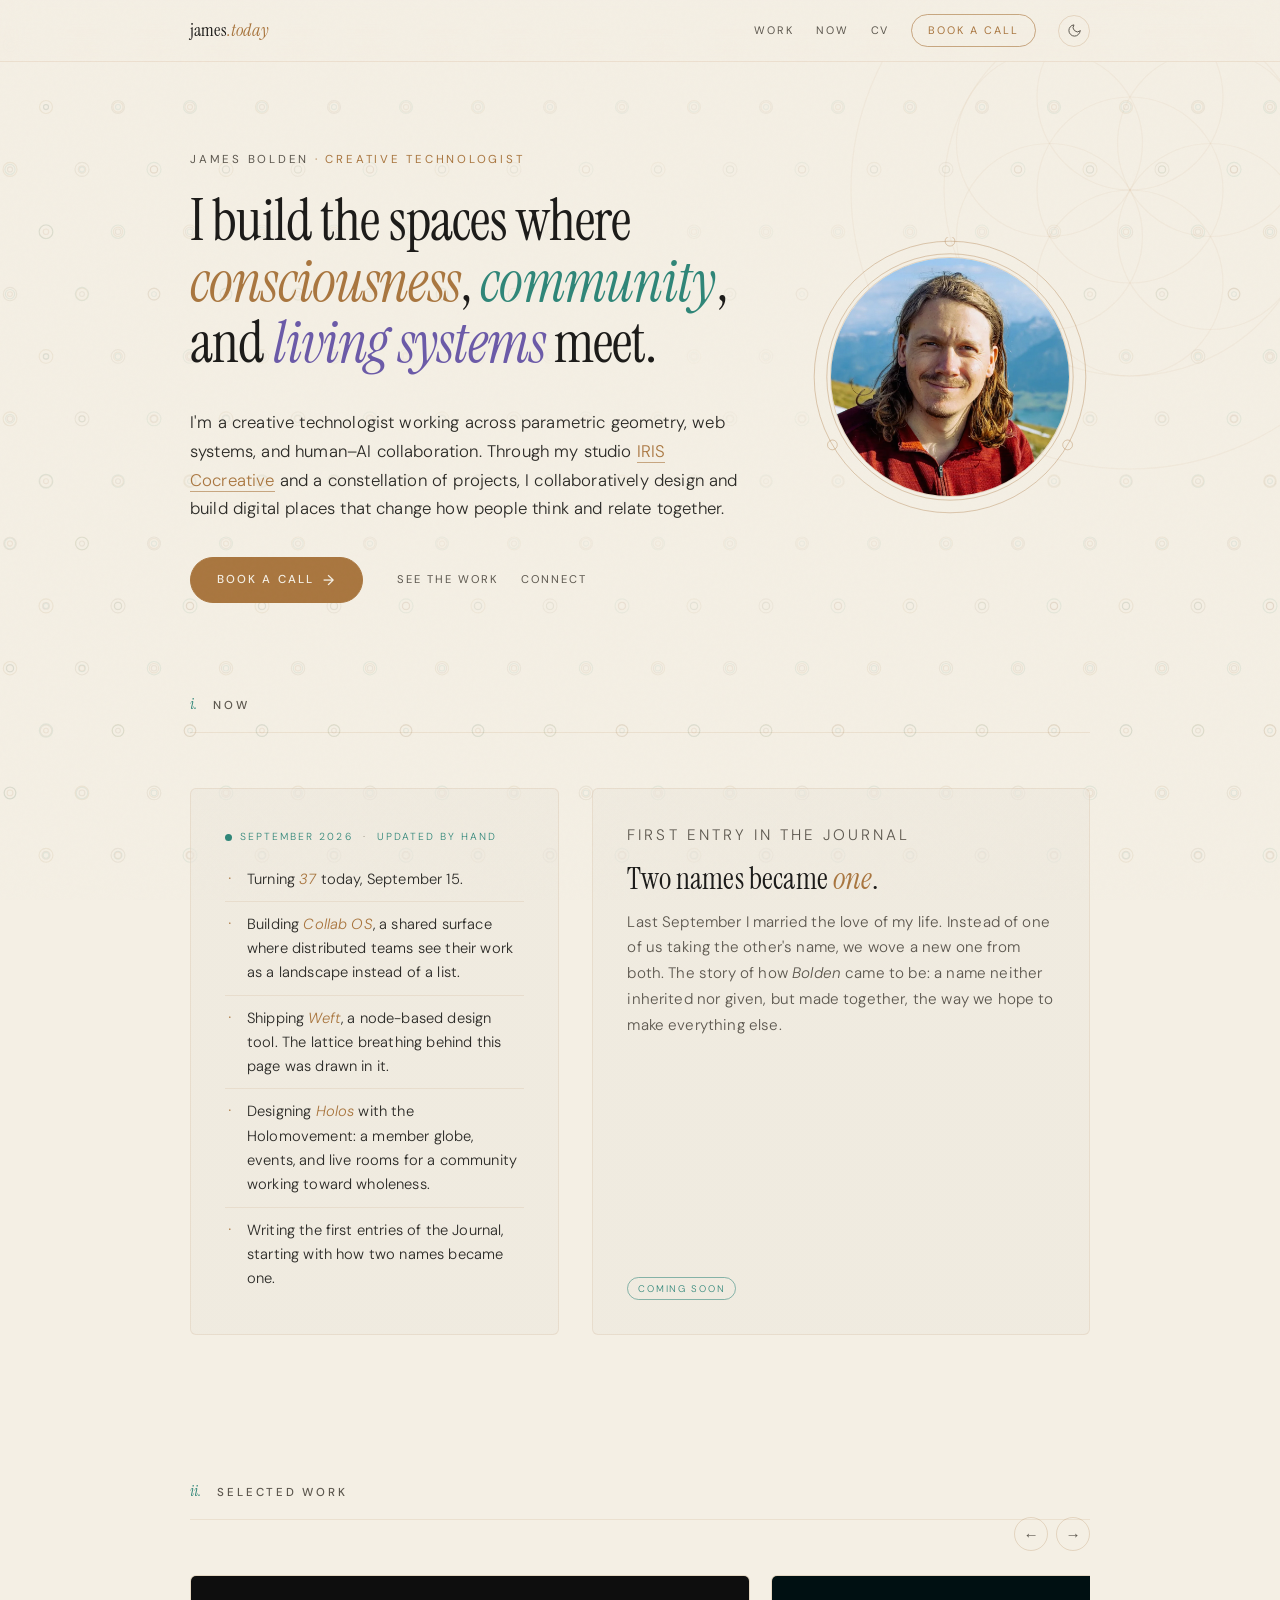
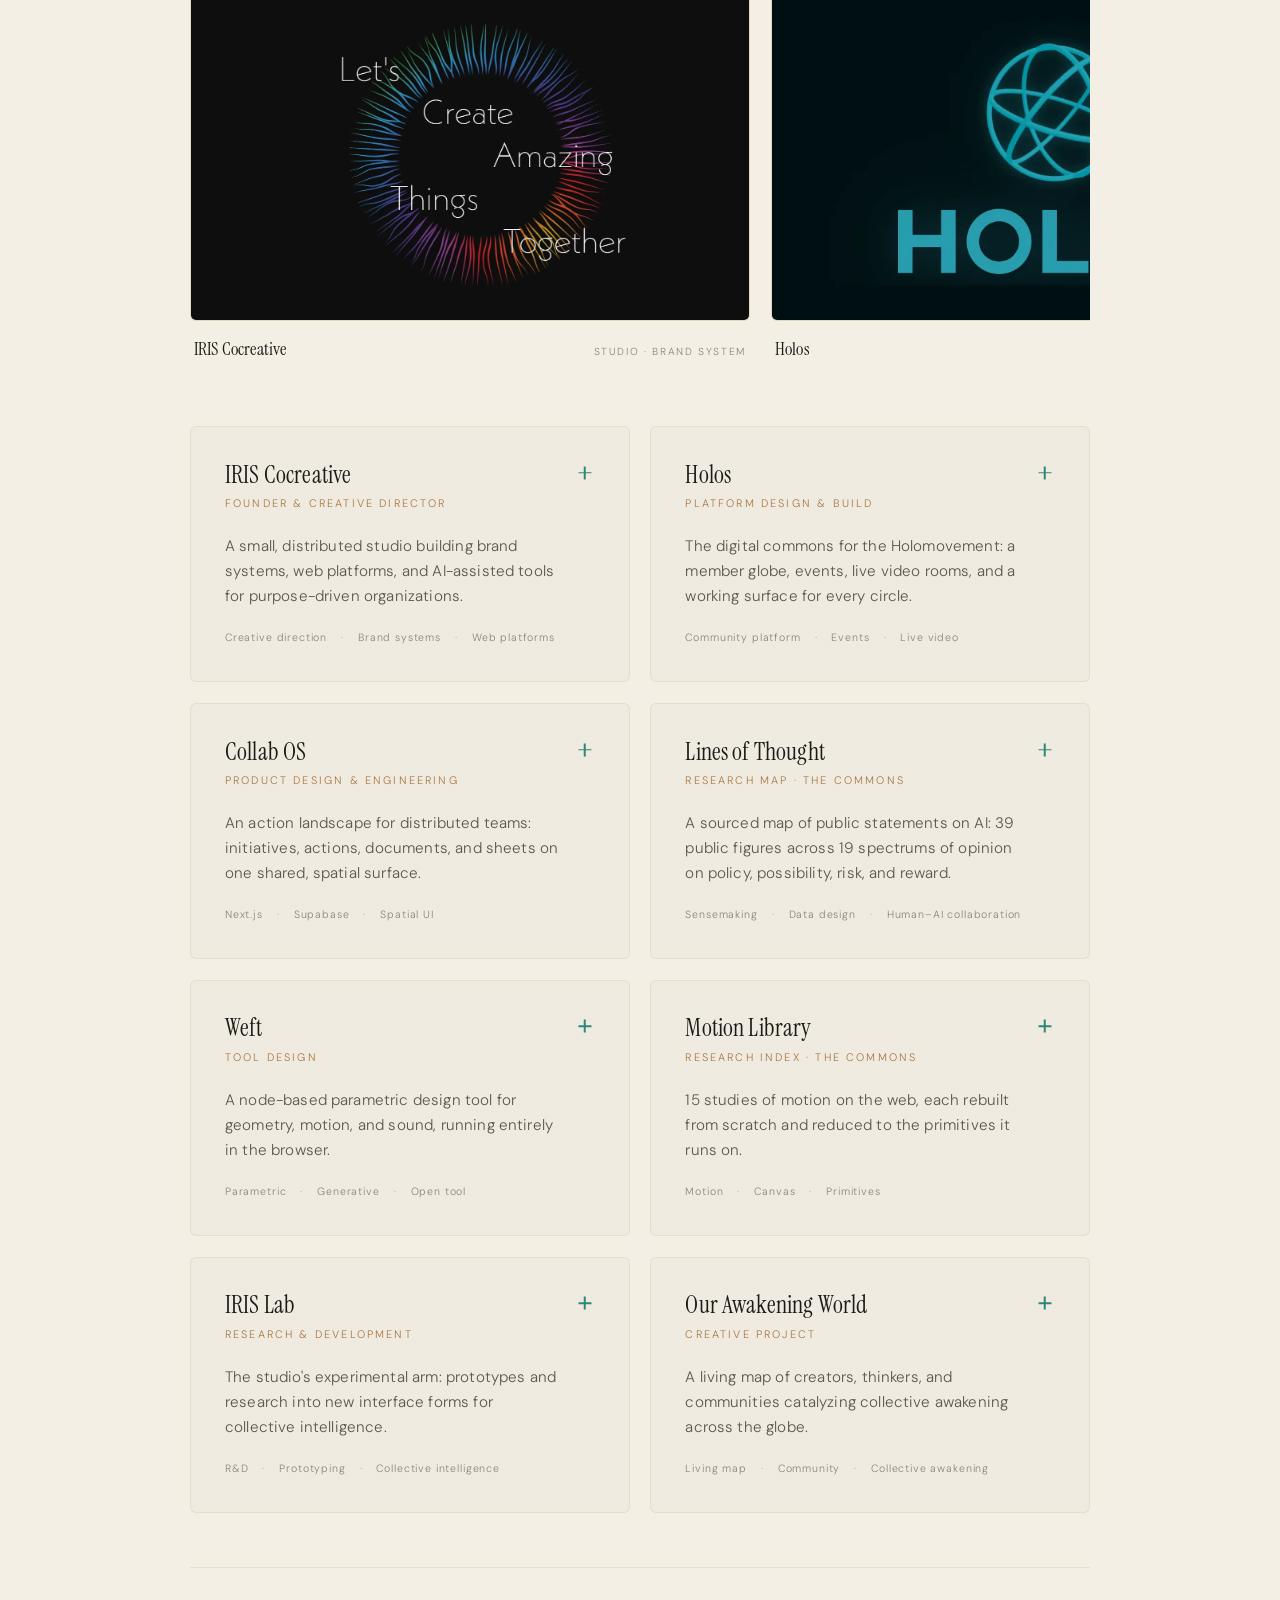
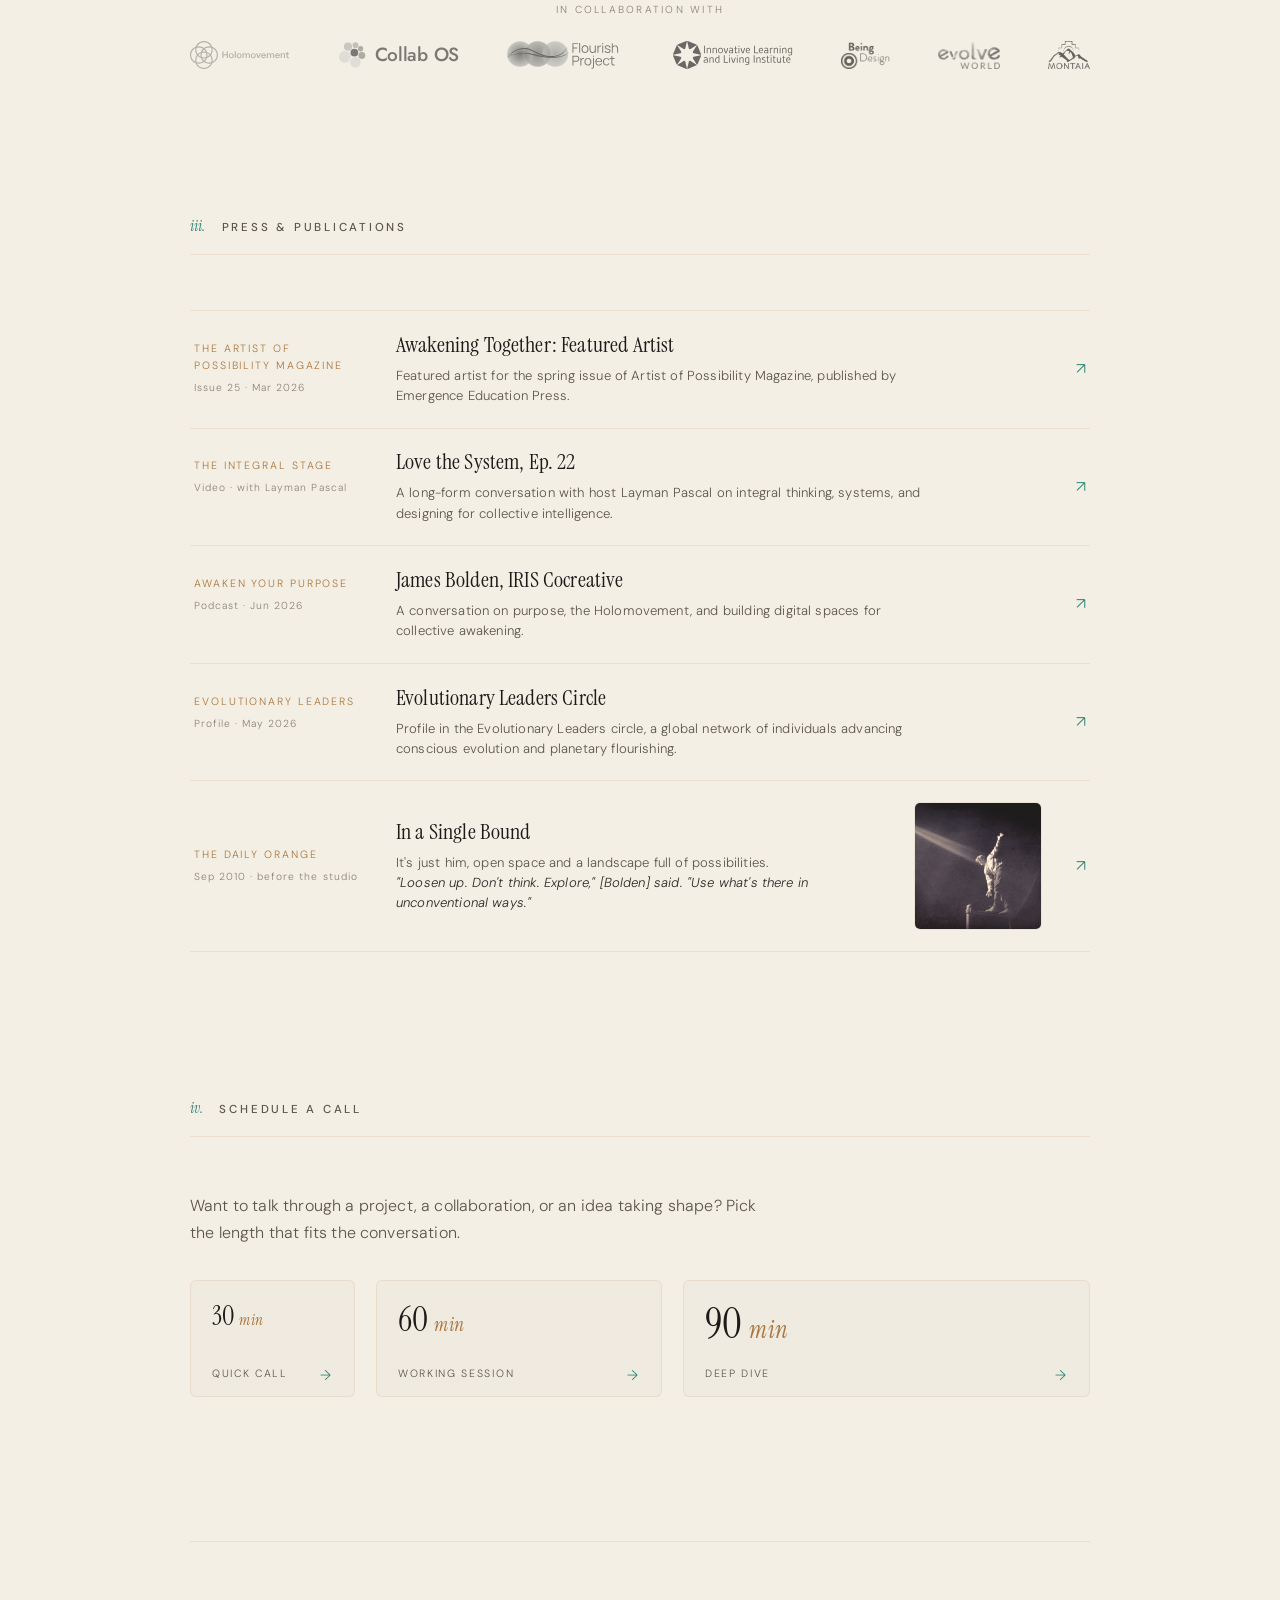
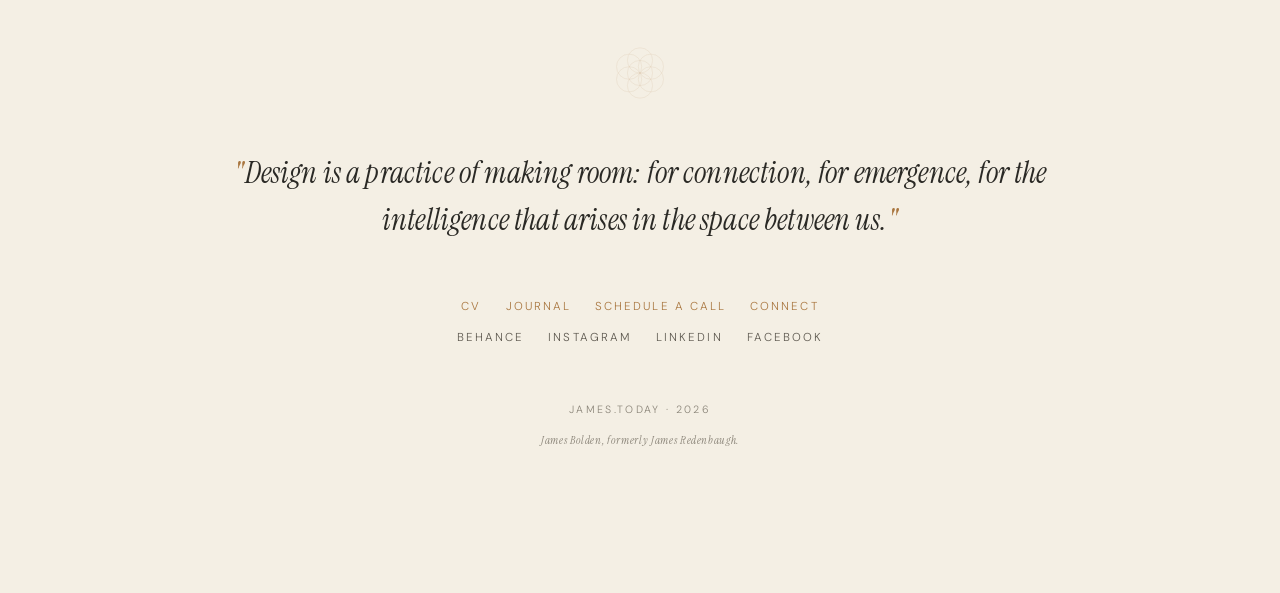
==== commit 964c3f14: "Homepage v3: portrait hero, Now, real work imagery, Collab OS, partner logos Promotes the v3 draft t" ====
--- a/index.html
+++ b/index.html
@@ -4,24 +4,52 @@
 <meta charset="UTF-8">
 <meta name="viewport" content="width=device-width, initial-scale=1.0">
 <title>James Bolden — james.today</title>
-<meta name="description" content="James Bolden — creative technologist working at the intersection of consciousness, community, and living systems. Founder of IRIS Cocreative.">
+<meta name="description" content="James Bolden is a creative technologist and founder of IRIS Cocreative. He designs and builds digital places for people working on how we live together: Holos, Collab OS, Weft.">
+
+<!-- Open Graph / Twitter -->
+<meta property="og:type" content="website">
+<meta property="og:url" content="https://james.today/">
+<meta property="og:title" content="James Bolden — james.today">
+<meta property="og:description" content="Creative technologist. Founder of IRIS Cocreative. Holos, Collab OS, Weft.">
+<meta property="og:image" content="https://james.today/og-image.png">
+<meta name="twitter:card" content="summary_large_image">
+<meta name="twitter:title" content="James Bolden — james.today">
+<meta name="twitter:description" content="Creative technologist building the spaces where consciousness, community, and living systems meet.">
+<meta name="twitter:image" content="https://james.today/og-image.png">
+
+<!-- Person schema: connects James Bolden ↔ James Redenbaugh ↔ IRIS Cocreative -->
+<script type="application/ld+json">
+{
+  "@context": "https://schema.org",
+  "@type": "Person",
+  "name": "James Bolden",
+  "alternateName": "James Redenbaugh",
+  "url": "https://james.today",
+  "image": "https://james.today/cv/portrait.jpg",
+  "jobTitle": "Founder & Creative Director",
+  "worksFor": { "@type": "Organization", "name": "IRIS Cocreative", "url": "https://www.iriscocreative.com" },
+  "sameAs": [
+    "https://www.iriscocreative.com",
+    "https://www.behance.net/syn",
+    "https://www.instagram.com/_earthrise_",
+    "https://www.linkedin.com/in/james-redenbaugh-51662256/",
+    "https://www.facebook.com/james.redenbaugh/"
+  ]
+}
+</script>
+
 <link rel="icon" type="image/png" sizes="32x32" href="/favicon-32x32.png">
 <link rel="icon" type="image/png" sizes="16x16" href="/favicon-16x16.png">
 <link rel="apple-touch-icon" sizes="180x180" href="/apple-touch-icon.png">
 <link rel="icon" href="/favicon.ico">
 <link rel="preconnect" href="https://fonts.googleapis.com">
 <link rel="preconnect" href="https://fonts.gstatic.com" crossorigin>
-<link href="https://fonts.googleapis.com/css2?family=Instrument+Serif:ital@0;1&family=DM+Sans:ital,opsz,wght@0,9..40,300;0,9..40,400;0,9..40,500;1,9..40,300;1,9..40,400&display=swap" rel="stylesheet">
+<link href="https://fonts.googleapis.com/css2?family=Instrument+Serif:ital@0;1&family=DM+Sans:ital,opsz,wght@0,9..40,300;0,9..40,400;0,9..40,500;1,9..40,300;1,9..40,400&family=Jost:wght@500&display=swap" rel="stylesheet">
 <style>
-  /* ─── Tokens ───
-     Inherits the /cv chassis (Instrument Serif + DM Sans, copper primary,
-     seed-of-life motif) and adds iris-teal as a secondary accent + a
-     light/dark theme. Spacing follows a golden-ratio (≈1.618) rhythm. */
+  /* ─── Tokens — same chassis as index.html ─── */
   :root {
     --serif: 'Instrument Serif', Georgia, serif;
     --sans: 'DM Sans', sans-serif;
-
-    /* φ-based spacing scale */
     --s1: 0.5rem;
     --s2: 0.81rem;
     --s3: 1.31rem;
@@ -41,15 +69,18 @@
     --text-bright: #f5f0e6;
     --text-dim: #a8a39b;
     --text-faint: #706b62;
-    --accent: #c4956a;                       /* copper — primary */
+    --accent: #c4956a;
     --accent-soft: rgba(196, 149, 106, 0.55);
-    --accent-2: #3ea691;                      /* iris-teal — secondary */
+    --accent-2: #3ea691;
     --accent-2-soft: rgba(62, 166, 145, 0.5);
     --line: rgba(196, 149, 106, 0.18);
     --line-soft: rgba(196, 149, 106, 0.08);
     --line-hover: rgba(196, 149, 106, 0.35);
     --grain-opacity: 0.025;
     --geo-opacity: 0.07;
+    --art-bg: #100e16;
+    --logo-invert: 0;
+    --accent-3: #9b8bd0;                      /* violet — third hero accent */
   }
 
   [data-theme="light"] {
@@ -70,6 +101,9 @@
     --line-hover: rgba(169, 118, 63, 0.4);
     --grain-opacity: 0.018;
     --geo-opacity: 0.05;
+    --art-bg: #ece5d5;
+    --logo-invert: 1;
+    --accent-3: #6b5aa8;
   }
 
   * { margin: 0; padding: 0; box-sizing: border-box; }
@@ -88,6 +122,13 @@
     transition: background 0.4s ease, color 0.4s ease;
   }
 
+  /* Visible keyboard focus, matching the hover language */
+  :focus-visible {
+    outline: 2px solid var(--accent-2);
+    outline-offset: 3px;
+    border-radius: 2px;
+  }
+
   /* ─── Film grain ─── */
   body::after {
     content: '';
@@ -99,7 +140,7 @@
     background: url("data:image/svg+xml,%3Csvg viewBox='0 0 256 256' xmlns='http://www.w3.org/2000/svg'%3E%3Cfilter id='n'%3E%3CfeTurbulence type='fractalNoise' baseFrequency='0.9' numOctaves='4' stitchTiles='stitch'/%3E%3C/filter%3E%3Crect width='100%25' height='100%25' filter='url(%23n)'/%3E%3C/svg%3E");
   }
 
-  /* ─── Ambient seed-of-life geometry ─── */
+  /* ─── Ambient seed-of-life geometry — now alive ─── */
   .geometry {
     position: fixed;
     top: -120px;
@@ -112,6 +153,11 @@
 
   .geometry svg { width: 620px; height: 620px; }
 
+  .geometry .rotor {
+    transform-origin: 100px 100px;
+    animation: geoSpin 240s linear infinite;
+  }
+
   .geometry circle {
     fill: none;
     stroke: var(--accent);
@@ -122,6 +168,10 @@
   @keyframes geoIn {
     0% { opacity: 0; transform: scale(0.92) rotate(-24deg); }
     100% { opacity: 1; transform: scale(1) rotate(0deg); }
+  }
+
+  @keyframes geoSpin {
+    to { transform: rotate(360deg); }
   }
 
   /* ─── Top bar ─── */
@@ -138,7 +188,7 @@
   .topbar-inner {
     max-width: 980px;
     margin: 0 auto;
-    padding: 18px 40px;
+    padding: 14px 40px;
     display: flex;
     align-items: center;
     justify-content: space-between;
@@ -156,7 +206,7 @@
 
   .topbar-actions {
     display: flex;
-    gap: 24px;
+    gap: 22px;
     align-items: center;
   }
 
@@ -172,6 +222,20 @@
   }
 
   .topbar-actions a:hover { color: var(--accent); }
+
+  .topbar-actions a.btn-call {
+    color: var(--accent);
+    border: 1px solid var(--accent-soft);
+    border-radius: 20px;
+    padding: 7px 16px;
+    transition: all 0.25s ease;
+  }
+
+  .topbar-actions a.btn-call:hover {
+    color: var(--bg);
+    background: var(--accent);
+    border-color: var(--accent);
+  }
 
   .theme-toggle {
     background: transparent;
@@ -184,6 +248,7 @@
     display: grid;
     place-items: center;
     transition: all 0.25s ease;
+    flex-shrink: 0;
   }
 
   .theme-toggle:hover { color: var(--accent-2); border-color: var(--accent-2-soft); }
@@ -203,8 +268,11 @@
 
   /* ─── Hero ─── */
   .hero {
-    margin-bottom: var(--s7);
-    max-width: 760px;
+    display: grid;
+    grid-template-columns: 1fr auto;
+    gap: var(--s5);
+    align-items: center;
+    margin-bottom: var(--s6);
   }
 
   .hero-greeting {
@@ -221,7 +289,7 @@
 
   .hero h1 {
     font-family: var(--serif);
-    font-size: clamp(2.6rem, 6vw, 4.4rem);
+    font-size: clamp(2.4rem, 5.4vw, 3.9rem);
     font-weight: 400;
     color: var(--text-bright);
     line-height: 1.08;
@@ -235,7 +303,7 @@
   .hero h1 .teal { color: var(--accent-2); font-style: italic; }
 
   .hero-intro {
-    font-size: 1.08rem;
+    font-size: 1.05rem;
     line-height: 1.7;
     color: var(--text);
     max-width: 52ch;
@@ -253,42 +321,223 @@
 
   .hero-intro a:hover { color: var(--accent-2); border-color: var(--accent-2-soft); }
 
+  .hero-cta {
+    display: flex;
+    align-items: center;
+    flex-wrap: wrap;
+    gap: var(--s3) var(--s4);
+    opacity: 0;
+    animation: fadeUp 1s ease 0.75s forwards;
+  }
+
+  .btn-primary {
+    font-family: var(--sans);
+    font-size: 0.72rem;
+    font-weight: 500;
+    text-transform: uppercase;
+    letter-spacing: 0.18em;
+    color: var(--bg);
+    background: var(--accent);
+    border: 1px solid var(--accent);
+    border-radius: 24px;
+    padding: 13px 26px;
+    text-decoration: none;
+    display: inline-flex;
+    align-items: center;
+    gap: 9px;
+    transition: all 0.25s ease;
+  }
+
+  .btn-primary:hover { background: var(--accent-2); border-color: var(--accent-2); }
+  .btn-primary .arrow { font-size: 0.9rem; line-height: 1; }
+
   .hero-links {
     display: flex;
     flex-wrap: wrap;
-    gap: 18px 26px;
-    opacity: 0;
-    animation: fadeUp 1s ease 0.75s forwards;
+    gap: 14px 22px;
   }
 
   .hero-links a {
     font-family: var(--sans);
-    font-size: 0.72rem;
+    font-size: 0.7rem;
     font-weight: 400;
     text-transform: uppercase;
     letter-spacing: 0.18em;
-    color: var(--accent);
+    color: var(--text-dim);
     text-decoration: none;
     padding: 4px 0;
+    transition: color 0.25s ease;
+  }
+
+  .hero-links a:hover { color: var(--accent); }
+
+  /* Portrait inside a slowly-breathing seed ring */
+  .hero-portrait {
     position: relative;
-    transition: color 0.25s ease;
-  }
-
-  .hero-links a::after {
+    width: 250px;
+    height: 250px;
+    opacity: 0;
+    animation: fadeUp 1.2s ease 0.6s forwards;
+  }
+
+  .hero-portrait img {
+    position: absolute;
+    inset: 18px;
+    width: calc(100% - 36px);
+    height: calc(100% - 36px);
+    border-radius: 50%;
+    object-fit: cover;
+    border: 1px solid var(--line);
+  }
+
+  .hero-portrait svg {
+    position: absolute;
+    inset: 0;
+    width: 100%;
+    height: 100%;
+    animation: portraitSpin 90s linear infinite;
+  }
+
+  .hero-portrait svg circle {
+    fill: none;
+    stroke: var(--accent);
+    stroke-width: 0.5;
+    opacity: 0.5;
+  }
+
+  @keyframes portraitSpin { to { transform: rotate(360deg); } }
+
+  /* ─── Now — the living part of james.today ─── */
+  #now { margin-bottom: var(--s7); }
+
+  .now-grid {
+    display: grid;
+    grid-template-columns: 1fr 1.35fr;
+    gap: var(--s4);
+    align-items: stretch;
+  }
+
+  .now-panel {
+    background: var(--bg-card);
+    border: 1px solid var(--line-soft);
+    border-radius: 6px;
+    padding: var(--s4);
+    position: relative;
+    overflow: hidden;
+  }
+
+  .now-date {
+    display: inline-flex;
+    align-items: center;
+    gap: 8px;
+    font-size: 0.64rem;
+    text-transform: uppercase;
+    letter-spacing: 0.2em;
+    color: var(--accent-2);
+    margin-bottom: var(--s3);
+  }
+
+  .now-date .pulse {
+    width: 7px;
+    height: 7px;
+    border-radius: 50%;
+    background: var(--accent-2);
+    animation: pulse 2.6s ease infinite;
+  }
+
+  @keyframes pulse {
+    0%, 100% { opacity: 1; transform: scale(1); }
+    50% { opacity: 0.35; transform: scale(0.75); }
+  }
+
+  .now-list { list-style: none; }
+
+  .now-list li {
+    font-size: 0.92rem;
+    line-height: 1.65;
+    color: var(--text);
+    padding: 10px 0 10px 22px;
+    position: relative;
+    border-top: 1px solid var(--line-soft);
+  }
+
+  .now-list li:first-child { border-top: none; padding-top: 0; }
+
+  .now-list li::before {
+    content: '·';
+    position: absolute;
+    left: 4px;
+    color: var(--accent);
+    font-family: var(--serif);
+  }
+
+  .now-list em { font-style: italic; color: var(--accent); }
+
+  /* Featured post — the first story of the Now */
+  .feature-post {
+    display: flex;
+    flex-direction: column;
+    justify-content: space-between;
+    gap: var(--s3);
+    text-decoration: none;
+    color: inherit;
+    transition: border-color 0.3s ease, background 0.3s ease;
+  }
+
+  .feature-post::before {
     content: '';
     position: absolute;
-    bottom: 0;
+    top: 0;
     left: 0;
     right: 0;
-    height: 1px;
+    height: 2px;
     background: var(--accent-2);
-    opacity: 0;
-    transform: scaleX(0.4);
-    transition: all 0.3s ease;
-  }
-
-  .hero-links a:hover { color: var(--text-bright); }
-  .hero-links a:hover::after { opacity: 0.7; transform: scaleX(1); }
+    transform: scaleX(0);
+    transform-origin: left;
+    transition: transform 0.4s ease;
+  }
+
+  .feature-post:hover { border-color: var(--line-hover); background: var(--bg-card-hover); }
+  .feature-post:hover::before { transform: scaleX(1); }
+
+  .feature-kicker {
+    font-size: 0.64rem;
+    text-transform: uppercase;
+    letter-spacing: 0.2em;
+    color: var(--accent);
+    margin-bottom: var(--s2);
+  }
+
+  .feature-post h3 {
+    font-family: var(--serif);
+    font-size: 1.9rem;
+    font-weight: 400;
+    color: var(--text-bright);
+    line-height: 1.15;
+    margin-bottom: var(--s2);
+  }
+
+  .feature-post h3 em { font-style: italic; color: var(--accent); }
+
+  .feature-post p {
+    font-size: 0.95rem;
+    line-height: 1.7;
+    color: var(--text-dim);
+    max-width: 52ch;
+  }
+
+  .feature-read {
+    font-size: 0.7rem;
+    text-transform: uppercase;
+    letter-spacing: 0.16em;
+    color: var(--accent);
+    display: inline-flex;
+    align-items: center;
+    gap: 7px;
+    transition: color 0.25s ease, gap 0.25s ease;
+  }
+
+  .feature-post:hover .feature-read { color: var(--accent-2); gap: 11px; }
 
   /* ─── Section head ─── */
   .section-head {
@@ -316,7 +565,100 @@
     color: var(--text-dim);
   }
 
-  /* ─── Selected Work grid ─── */
+  .section-note {
+    margin-left: auto;
+    font-size: 0.64rem;
+    letter-spacing: 0.08em;
+    color: var(--text-faint);
+  }
+
+  /* ─── Visual field — the work showcase ───
+     Each frame currently holds generative parametric art (drawn by JS
+     below, seeded per project). To use real work: replace the inner
+     <svg class="showcase-art"> with <img src="..."> — everything else
+     (scroll, captions, controls) keeps working. */
+  .showcase {
+    position: relative;
+    margin-bottom: var(--s5);
+  }
+
+  .showcase-track {
+    display: flex;
+    gap: var(--s3);
+    overflow-x: auto;
+    scroll-snap-type: x mandatory;
+    scrollbar-width: none;
+    padding-bottom: 6px;
+  }
+
+  .showcase-track::-webkit-scrollbar { display: none; }
+
+  .showcase-frame {
+    flex: 0 0 min(560px, 82%);
+    scroll-snap-align: start;
+    text-decoration: none;
+    color: inherit;
+  }
+
+  .showcase-canvas {
+    position: relative;
+    aspect-ratio: 1.618 / 1;   /* φ, of course */
+    background: var(--art-bg);
+    border: 1px solid var(--line-soft);
+    border-radius: 6px;
+    overflow: hidden;
+    transition: border-color 0.3s ease;
+  }
+
+  .showcase-frame:hover .showcase-canvas { border-color: var(--line-hover); }
+
+  .showcase-art { width: 100%; height: 100%; display: block; }
+
+  .showcase-caption {
+    display: flex;
+    align-items: baseline;
+    justify-content: space-between;
+    gap: 14px;
+    padding: 14px 4px 0;
+  }
+
+  .showcase-caption strong {
+    font-family: var(--serif);
+    font-size: 1.15rem;
+    font-weight: 400;
+    color: var(--text-bright);
+  }
+
+  .showcase-caption span {
+    font-size: 0.64rem;
+    text-transform: uppercase;
+    letter-spacing: 0.16em;
+    color: var(--text-faint);
+  }
+
+  .showcase-nav {
+    position: absolute;
+    top: -58px;
+    right: 0;
+    display: flex;
+    gap: 8px;
+  }
+
+  .showcase-nav button {
+    width: 34px;
+    height: 34px;
+    border-radius: 50%;
+    border: 1px solid var(--line);
+    background: transparent;
+    color: var(--text-dim);
+    font-size: 0.95rem;
+    cursor: pointer;
+    transition: all 0.25s ease;
+  }
+
+  .showcase-nav button:hover { color: var(--accent-2); border-color: var(--accent-2-soft); }
+
+  /* ─── Work grid (condensed cards, as on v1) ─── */
   .work-grid {
     display: grid;
     grid-template-columns: repeat(2, 1fr);
@@ -330,10 +672,9 @@
     padding: var(--s4);
     position: relative;
     overflow: hidden;
-    transition: border-color 0.3s ease, background 0.3s ease, transform 0.3s ease;
-  }
-
-  /* iris-teal hairline that wipes in on hover/open */
+    transition: border-color 0.3s ease, background 0.3s ease;
+  }
+
   .project-card::before {
     content: '';
     position: absolute;
@@ -347,13 +688,8 @@
     transition: transform 0.4s ease;
   }
 
-  .project-card:hover {
-    border-color: var(--line-hover);
-    background: var(--bg-card-hover);
-  }
-
-  .project-card:hover::before,
-  .project-card[open]::before { transform: scaleX(1); }
+  .project-card:hover { border-color: var(--line-hover); background: var(--bg-card-hover); }
+  .project-card:hover::before, .project-card[open]::before { transform: scaleX(1); }
 
   .project-card summary {
     list-style: none;
@@ -372,13 +708,10 @@
     color: var(--text-bright);
     line-height: 1.2;
     margin-bottom: 6px;
-    letter-spacing: -0.005em;
   }
 
   .project-role {
-    font-family: var(--sans);
     font-size: 0.68rem;
-    font-weight: 400;
     text-transform: uppercase;
     letter-spacing: 0.2em;
     color: var(--accent);
@@ -392,51 +725,23 @@
     margin-bottom: var(--s3);
   }
 
-  .project-tags {
-    display: flex;
-    flex-wrap: wrap;
-    gap: 6px 14px;
-  }
-
-  .project-tags span {
-    font-size: 0.66rem;
-    letter-spacing: 0.08em;
-    color: var(--text-faint);
-  }
-
-  .project-tags span + span::before {
-    content: '·';
-    margin-right: 14px;
-    color: var(--accent-2-soft);
-  }
-
-  /* expand indicator */
-  .card-toggle {
-    position: absolute;
-    top: 2px;
-    right: 0;
-    width: 20px;
-    height: 20px;
-    color: var(--accent-2);
-  }
-
-  .card-toggle::before,
-  .card-toggle::after {
+  .project-tags { display: flex; flex-wrap: wrap; gap: 6px 14px; }
+  .project-tags span { font-size: 0.66rem; letter-spacing: 0.08em; color: var(--text-faint); }
+  .project-tags span + span::before { content: '·'; margin-right: 14px; color: var(--accent-2-soft); }
+
+  .card-toggle { position: absolute; top: 2px; right: 0; width: 20px; height: 20px; color: var(--accent-2); }
+  .card-toggle::before, .card-toggle::after {
     content: '';
     position: absolute;
-    top: 50%;
-    left: 50%;
-    width: 13px;
-    height: 1.5px;
+    top: 50%; left: 50%;
+    width: 13px; height: 1.5px;
     background: currentColor;
     transform: translate(-50%, -50%);
     transition: transform 0.3s ease, opacity 0.3s ease;
   }
-
   .card-toggle::after { transform: translate(-50%, -50%) rotate(90deg); }
   .project-card[open] .card-toggle::after { opacity: 0; transform: translate(-50%, -50%) rotate(0deg); }
 
-  /* revealed depth */
   .project-detail {
     margin-top: var(--s3);
     padding-top: var(--s3);
@@ -444,27 +749,13 @@
     animation: fadeUp 0.4s ease;
   }
 
-  .project-detail p {
-    font-size: 0.95rem;
-    line-height: 1.75;
-    color: var(--text);
-    margin-bottom: var(--s2);
-  }
-
+  .project-detail p { font-size: 0.95rem; line-height: 1.75; color: var(--text); margin-bottom: var(--s2); }
   .project-detail p:last-of-type { margin-bottom: var(--s3); }
-
   .project-detail em { color: var(--accent); font-style: italic; }
 
-  .project-actions {
-    display: flex;
-    flex-wrap: wrap;
-    gap: 14px 22px;
-  }
-
+  .project-actions { display: flex; flex-wrap: wrap; gap: 14px 22px; }
   .project-actions a {
-    font-family: var(--sans);
     font-size: 0.7rem;
-    font-weight: 400;
     text-transform: uppercase;
     letter-spacing: 0.16em;
     color: var(--accent);
@@ -474,11 +765,8 @@
     gap: 7px;
     transition: color 0.25s ease, gap 0.25s ease;
   }
-
   .project-actions a:hover { color: var(--accent-2); gap: 11px; }
-  .project-actions a .arrow { font-size: 0.85rem; line-height: 1; }
-
-  /* "coming soon" card */
+
   .project-card.is-soon { opacity: 0.78; }
   .project-card.is-soon summary { cursor: default; }
   .project-card.is-soon .project-role { color: var(--accent-2); }
@@ -494,13 +782,104 @@
     margin-top: var(--s2);
   }
 
+  /* ─── Kind words & collaborators ─── */
+  #trust { margin-top: var(--s7); }
+
+  .quote-grid {
+    display: grid;
+    grid-template-columns: repeat(3, 1fr);
+    gap: var(--s3);
+    margin-bottom: var(--s5);
+  }
+
+  .quote-card {
+    background: var(--bg-card);
+    border: 1px solid var(--line-soft);
+    border-radius: 6px;
+    padding: var(--s4) var(--s4) var(--s3);
+    display: flex;
+    flex-direction: column;
+    gap: var(--s3);
+    position: relative;
+  }
+
+  .quote-card::before {
+    content: '“';
+    font-family: var(--serif);
+    font-size: 3.4rem;
+    line-height: 0.6;
+    color: var(--accent-soft);
+    display: block;
+  }
+
+  .quote-card blockquote {
+    font-family: var(--serif);
+    font-style: italic;
+    font-size: 1.06rem;
+    line-height: 1.55;
+    color: var(--text);
+    border: none;
+    flex-grow: 1;
+  }
+
+  .quote-attrib { display: flex; flex-direction: column; gap: 2px; }
+  .quote-attrib strong { font-size: 0.78rem; font-weight: 500; color: var(--text-bright); letter-spacing: 0.04em; }
+  .quote-attrib span { font-size: 0.66rem; text-transform: uppercase; letter-spacing: 0.14em; color: var(--text-faint); }
+
+  /* draft-only marker — delete when real quotes land */
+  .sample-tag {
+    position: absolute;
+    top: 12px;
+    right: 12px;
+    font-size: 0.52rem;
+    text-transform: uppercase;
+    letter-spacing: 0.16em;
+    color: var(--text-faint);
+    border: 1px dashed var(--line);
+    border-radius: 12px;
+    padding: 2px 8px;
+  }
+
+  .logo-row-label {
+    text-align: center;
+    font-size: 0.64rem;
+    text-transform: uppercase;
+    letter-spacing: 0.22em;
+    color: var(--text-faint);
+    margin-bottom: var(--s3);
+  }
+
+  .logo-row {
+    display: flex;
+    align-items: center;
+    justify-content: center;
+    flex-wrap: wrap;
+    gap: var(--s4) var(--s5);
+  }
+
+  .logo-row img {
+    height: 26px;
+    width: auto;
+    opacity: 0.6;
+    filter: grayscale(1);
+    transition: opacity 0.3s ease;
+  }
+
+  .logo-row img.logo-white { filter: grayscale(1) invert(var(--logo-invert)); }
+  .logo-row img:hover { opacity: 1; }
+
+  .logo-row .logo-word {
+    font-family: var(--serif);
+    font-style: italic;
+    font-size: 1.05rem;
+    color: var(--text-dim);
+    opacity: 0.75;
+  }
+
   /* ─── Press & Publications ─── */
   #publications { margin-top: var(--s7); }
 
-  .pub-list {
-    display: flex;
-    flex-direction: column;
-  }
+  .pub-list { display: flex; flex-direction: column; }
 
   .pub-item {
     display: grid;
@@ -517,26 +896,9 @@
   .pub-item:last-child { border-bottom: 1px solid var(--line-soft); }
   .pub-item:hover { background: var(--bg-card); padding-left: 14px; }
 
-  .pub-meta {
-    display: flex;
-    flex-direction: column;
-    gap: 5px;
-  }
-
-  .pub-outlet {
-    font-family: var(--sans);
-    font-size: 0.66rem;
-    font-weight: 400;
-    text-transform: uppercase;
-    letter-spacing: 0.18em;
-    color: var(--accent);
-  }
-
-  .pub-date {
-    font-size: 0.64rem;
-    letter-spacing: 0.1em;
-    color: var(--text-faint);
-  }
+  .pub-meta { display: flex; flex-direction: column; gap: 5px; }
+  .pub-outlet { font-size: 0.66rem; text-transform: uppercase; letter-spacing: 0.18em; color: var(--accent); }
+  .pub-date { font-size: 0.64rem; letter-spacing: 0.1em; color: var(--text-faint); }
 
   .pub-title {
     font-family: var(--serif);
@@ -545,42 +907,13 @@
     color: var(--text-bright);
     line-height: 1.25;
     margin-bottom: 7px;
-    letter-spacing: -0.005em;
-  }
-
-  .pub-excerpt {
-    font-size: 0.82rem;
-    line-height: 1.55;
-    color: var(--text-dim);
-    max-width: 60ch;
-  }
-
+  }
+
+  .pub-excerpt { font-size: 0.82rem; line-height: 1.55; color: var(--text-dim); max-width: 60ch; }
   .pub-excerpt em { font-style: italic; color: var(--text); }
 
-  .pub-arrow {
-    align-self: center;
-    color: var(--accent-2);
-    font-size: 1rem;
-    line-height: 1;
-    transition: transform 0.25s ease;
-  }
-
+  .pub-arrow { align-self: center; color: var(--accent-2); font-size: 1rem; line-height: 1; transition: transform 0.25s ease; }
   .pub-item:hover .pub-arrow { transform: translateX(5px); }
-
-  .pub-item.is-soon { opacity: 0.72; }
-  .pub-item.is-soon:hover { background: none; padding-left: 4px; cursor: default; }
-
-  .pub-soon {
-    align-self: center;
-    font-size: 0.6rem;
-    text-transform: uppercase;
-    letter-spacing: 0.18em;
-    color: var(--accent-2);
-    border: 1px solid var(--accent-2-soft);
-    border-radius: 20px;
-    padding: 3px 10px;
-    white-space: nowrap;
-  }
 
   /* ─── Schedule ─── */
   #schedule { margin-top: var(--s7); }
@@ -593,13 +926,8 @@
     margin-bottom: var(--s4);
   }
 
-  .schedule-row {
-    display: flex;
-    gap: var(--s3);
-    align-items: stretch;
-  }
-
-  /* Each button's width grows with the call's duration (30 / 60 / 90). */
+  .schedule-row { display: flex; gap: var(--s3); align-items: stretch; }
+
   .schedule-btn {
     flex-grow: var(--minutes);
     flex-basis: 0;
@@ -621,9 +949,7 @@
   .schedule-btn::before {
     content: '';
     position: absolute;
-    top: 0;
-    left: 0;
-    right: 0;
+    top: 0; left: 0; right: 0;
     height: 2px;
     background: var(--accent-2);
     transform: scaleX(0);
@@ -631,39 +957,21 @@
     transition: transform 0.4s ease;
   }
 
-  .schedule-btn:hover {
-    border-color: var(--line-hover);
-    background: var(--bg-card-hover);
-  }
-
+  .schedule-btn:hover { border-color: var(--line-hover); background: var(--bg-card-hover); }
   .schedule-btn:hover::before { transform: scaleX(1); }
 
-  .schedule-duration {
-    font-family: var(--serif);
-    color: var(--text-bright);
-    line-height: 1;
-    letter-spacing: -0.01em;
-  }
-
-  /* Type scale steps up with duration too */
+  .schedule-duration { font-family: var(--serif); color: var(--text-bright); line-height: 1; }
   .schedule-btn[data-length="30"] .schedule-duration { font-size: 1.7rem; }
   .schedule-btn[data-length="60"] .schedule-duration { font-size: 2.2rem; }
   .schedule-btn[data-length="90"] .schedule-duration { font-size: 2.7rem; }
-
-  .schedule-duration em {
-    font-style: italic;
-    color: var(--accent);
-    font-size: 0.55em;
-  }
+  .schedule-duration em { font-style: italic; color: var(--accent); font-size: 0.55em; }
 
   .schedule-label {
     display: flex;
     align-items: center;
     justify-content: space-between;
     gap: 10px;
-    font-family: var(--sans);
     font-size: 0.66rem;
-    font-weight: 400;
     text-transform: uppercase;
     letter-spacing: 0.16em;
     color: var(--text-dim);
@@ -671,20 +979,13 @@
   }
 
   .schedule-btn:hover .schedule-label { color: var(--accent); }
-
-  .schedule-label .arrow {
-    color: var(--accent-2);
-    font-size: 0.9rem;
-    line-height: 1;
-    transition: transform 0.25s ease;
-  }
-
+  .schedule-label .arrow { color: var(--accent-2); font-size: 0.9rem; line-height: 1; transition: transform 0.25s ease; }
   .schedule-btn:hover .schedule-label .arrow { transform: translateX(4px); }
 
-  /* ─── Closing ─── */
+  /* ─── Closing — the quote gets its ceremony ─── */
   .closing {
     margin-top: var(--s7);
-    padding-top: var(--s5);
+    padding-top: var(--s6);
     border-top: 1px solid var(--line-soft);
     text-align: center;
   }
@@ -692,39 +993,30 @@
   .seed-mark {
     display: block;
     margin: 0 auto var(--s4);
-    width: 64px;
-    height: 64px;
-    opacity: 0.55;
-  }
-
-  .seed-mark circle {
-    fill: none;
-    stroke: var(--accent);
-    stroke-width: 0.5;
-    opacity: 0.7;
-  }
+    width: 84px;
+    height: 84px;
+    opacity: 0.6;
+    animation: portraitSpin 120s linear infinite;
+  }
+
+  .seed-mark circle { fill: none; stroke: var(--accent); stroke-width: 0.5; opacity: 0.7; }
 
   .closing-quote {
     font-family: var(--serif);
     font-style: italic;
-    font-size: 1.3rem;
-    color: var(--text-dim);
-    line-height: 1.6;
-    max-width: 34em;
-    margin: 0 auto var(--s4);
-  }
-
-  .closing-links {
-    display: flex;
-    flex-wrap: wrap;
-    gap: 18px 24px;
-    justify-content: center;
-  }
+    font-size: clamp(1.4rem, 3vw, 1.9rem);
+    color: var(--text);
+    line-height: 1.55;
+    max-width: 30em;
+    margin: 0 auto var(--s5);
+  }
+
+  .closing-quote .mark { color: var(--accent); }
+
+  .closing-links { display: flex; flex-wrap: wrap; gap: 18px 24px; justify-content: center; }
 
   .closing-links a {
-    font-family: var(--sans);
     font-size: 0.72rem;
-    font-weight: 400;
     text-transform: uppercase;
     letter-spacing: 0.18em;
     color: var(--accent);
@@ -746,6 +1038,15 @@
     color: var(--text-faint);
   }
 
+  .closing-name-note {
+    margin-top: var(--s2);
+    font-size: 0.68rem;
+    letter-spacing: 0.06em;
+    color: var(--text-faint);
+    font-style: italic;
+    font-family: var(--serif);
+  }
+
   @keyframes fadeUp {
     from { opacity: 0; transform: translateY(12px); }
     to { opacity: 1; transform: translateY(0); }
@@ -756,23 +1057,155 @@
   }
 
   /* ─── Responsive ─── */
+  @media (max-width: 860px) {
+    .hero { grid-template-columns: 1fr; }
+    .hero-portrait { order: -1; width: 180px; height: 180px; }
+    .now-grid { grid-template-columns: 1fr; }
+    .quote-grid { grid-template-columns: 1fr; }
+  }
+
   @media (max-width: 760px) {
-    .topbar-inner { padding: 14px 22px; }
-    .topbar-actions { gap: 16px; }
+    .topbar-inner { padding: 12px 22px; }
+    .topbar-actions { gap: 14px; }
+    .topbar-actions a.btn-call { padding: 6px 12px; }
     .page { padding: var(--s5) 22px var(--s6); }
     .work-grid { grid-template-columns: 1fr; }
     .pub-item { grid-template-columns: 1fr; gap: var(--s2); }
     .pub-item:hover { padding-left: 4px; }
     .pub-meta { flex-direction: row; gap: 12px; align-items: baseline; }
-    /* Stacked on mobile: height stands in for width to keep duration legible */
+    .geometry svg { width: 420px; height: 420px; }
+    .geometry { right: -140px; }
     .schedule-row { flex-direction: column; }
     .schedule-btn { min-height: calc(var(--minutes) * 1.6px + 60px); }
-    .geometry svg { width: 420px; height: 420px; }
-    .geometry { right: -140px; }
+    .showcase-nav { display: none; }
+  }
+
+  /* ═══ v3 additions ═══
+     Real imagery replaces the generative placeholders; the Weft lattice
+     becomes the ambient ground; the hero portrait grows because it is
+     the only photograph above the fold. */
+
+  /* The base color must live on <html>, not just <body>: with a composited
+     fixed canvas + backdrop-filter in play, Chrome drops body-propagated
+     backgrounds from the backdrop root and the page renders white. */
+  html { background: var(--bg); transition: background 0.4s ease; }
+  body { background: transparent; }
+
+  /* ─── Ambient weft lattice (js/weft-field.js) ─── */
+  canvas[data-weft] {
+    position: fixed;
+    inset: 0;
+    width: 100%;
+    height: 100%;
+    z-index: 0;
+    pointer-events: none;
+    -webkit-mask-image: radial-gradient(ellipse 58% 52% at 50% 40%,
+      rgba(0,0,0,0.16) 0%, rgba(0,0,0,0.55) 48%, rgba(0,0,0,0.9) 78%, #000 100%);
+    mask-image: radial-gradient(ellipse 58% 52% at 50% 40%,
+      rgba(0,0,0,0.16) 0%, rgba(0,0,0,0.55) 48%, rgba(0,0,0,0.9) 78%, #000 100%);
+  }
+
+  /* No backdrop-filter on the cards, on purpose: blurring a dozen elements over
+     an animating canvas made the compositor re-blur all of them every frame
+     and dragged the whole machine. A partly opaque card ground does the job. */
+  .project-card, .now-panel, .schedule-btn {
+    background: linear-gradient(var(--bg-card), var(--bg-card)),
+                color-mix(in srgb, var(--bg) 60%, transparent);
+  }
+  .project-card:hover, .feature-post:hover, .schedule-btn:hover {
+    background: linear-gradient(var(--bg-card-hover), var(--bg-card-hover)),
+                color-mix(in srgb, var(--bg) 60%, transparent);
+  }
+
+  /* ─── Hero portrait, larger ─── */
+  .hero h1 { font-size: clamp(2.4rem, 5vw, 3.55rem); }   /* keeps the headline on three lines beside the portrait */
+  .hero h1 .violet { color: var(--accent-3); font-style: italic; }
+  .hero-portrait { width: 280px; height: 280px; }
+  .hero-portrait img {
+    inset: 20px;
+    width: calc(100% - 40px);
+    height: calc(100% - 40px);
+  }
+  .hero-kicker-role { color: var(--accent); }
+
+  /* ─── Now: date line carries the month ─── */
+  .now-date .sep { color: var(--text-faint); margin: 0 2px; }
+
+  /* ─── Showcase: photographs and line studies ─── */
+  .showcase-canvas { display: grid; place-items: center; }
+
+  .showcase-canvas img.art-photo {
+    width: 100%;
+    height: 100%;
+    object-fit: cover;
+    display: block;
+    transition: transform 0.6s ease;
+  }
+  .showcase-frame:hover img.art-photo { transform: scale(1.03); }
+
+  /* ─── Collaborators band (replaces the sample-quote grid) ─── */
+  .collab-band {
+    margin-top: var(--s5);
+    padding-top: var(--s4);
+    border-top: 1px solid var(--line-soft);
+  }
+  .logo-row {
+    justify-content: space-between;       /* edge to edge of the container */
+    gap: var(--s3) var(--s3);
+  }
+  .logo-row a, .logo-row .logo-item { display: flex; align-items: center; text-decoration: none; }
+  .logo-row img { height: 28px; }
+  .logo-row a:hover img { opacity: 1; }
+  /* Collab OS: inline mark + text, as on collab-os.com (neue-kabel there, Jost here) */
+  .logo-lockup {
+    gap: 9px;
+    font-family: 'Jost', var(--sans);
+    font-weight: 500;
+    font-size: 19px;
+    letter-spacing: -0.015em;
+    color: var(--text);
+    opacity: 0.6;
+    filter: grayscale(1);
+    transition: opacity 0.3s ease;
+  }
+  .logo-lockup svg { width: 28px; height: 28px; flex: none; }
+  .logo-lockup:hover { opacity: 1; }
+  /* dark-ink logos need the opposite of .logo-white: invert in the dark theme only */
+  .logo-row img.logo-dark { filter: grayscale(1) invert(calc(1 - var(--logo-invert))); }
+
+  /* ─── Press item with a photograph ─── */
+  .pub-item.has-photo {
+    grid-template-columns: 168px 1fr 128px auto;
+    align-items: center;
+  }
+  .pub-photo {
+    width: 128px;
+    height: 128px;
+    border-radius: 6px;
+    object-fit: cover;
+    border: 1px solid var(--line-soft);
+    filter: sepia(0.28) contrast(1.04);
+    opacity: 0.88;
+    transition: opacity 0.3s ease, filter 0.3s ease;
+  }
+  .pub-item.has-photo:hover .pub-photo { opacity: 1; filter: sepia(0.1) contrast(1.04); }
+
+  /* ─── Responsive tweaks for the additions ─── */
+  @media (max-width: 860px) {
+    .hero-portrait { width: 210px; height: 210px; }
+  }
+  @media (max-width: 760px) {
+    .pub-item.has-photo { grid-template-columns: 1fr; }
+    .pub-photo { width: 100%; height: 200px; }
+    .section-note { display: none; }
+    .logo-row { justify-content: center; gap: var(--s3) var(--s4); }
   }
 </style>
 </head>
 <body>
+
+<!-- Ambient weft lattice: iso lattice + three-phase breath + cursor bloom -->
+<canvas data-weft aria-hidden="true"></canvas>
 
 <!-- Ambient seed-of-life geometry -->
 <div class="geometry" aria-hidden="true">
@@ -794,10 +1227,10 @@
   <div class="topbar-inner">
     <a href="/" class="topbar-home">james<em>.today</em></a>
     <nav class="topbar-actions">
+      <a href="#work">Work</a>
+      <a href="#now">Now</a>
       <a href="/cv/">CV</a>
-      <a href="/blog/">Blog</a>
-      <a href="#schedule">Schedule</a>
-      <a href="mailto:james@iris-cocreative.com">Reach out</a>
+      <a href="#schedule" class="btn-call">Book a call</a>
       <button class="theme-toggle" type="button" aria-label="Toggle light / dark theme">
         <svg class="sun" viewBox="0 0 24 24" fill="none" stroke="currentColor" stroke-width="1.6" stroke-linecap="round">
           <circle cx="12" cy="12" r="4"/>
@@ -815,164 +1248,306 @@
 
   <!-- ─── Hero ─── -->
   <section class="hero">
-    <p class="hero-greeting">James Bolden</p>
-    <h1>I build the spaces where <em>consciousness</em>, <span class="teal">community</span>, and living systems meet.</h1>
-    <p class="hero-intro">
-      I'm a creative technologist working across parametric geometry, web systems, and human–AI collaboration. Through my studio <a href="https://www.iriscocreative.com" target="_blank" rel="noopener">IRIS Cocreative</a> and a constellation of projects, I collaboratively design and build digital places that change how people think and relate together.
-    </p>
-    <div class="hero-links">
-      <a href="#work">Selected Work</a>
-      <a href="#publications">Press</a>
-      <a href="#schedule">Schedule a Call</a>
-      <a href="/cv/">CV</a>
-      <a href="/blog/">Blog</a>
-      <a href="mailto:james@iris-cocreative.com">Get in touch</a>
+    <div>
+      <p class="hero-greeting">James Bolden <span class="hero-kicker-role">· Creative technologist</span></p>
+      <h1>I build the spaces where <em>consciousness</em>, <span class="teal">community</span>, and <span class="violet">living systems</span> meet.</h1>
+      <p class="hero-intro">
+        I'm a creative technologist working across parametric geometry, web systems, and human–AI collaboration. Through my studio <a href="https://www.iriscocreative.com" target="_blank" rel="noopener">IRIS Cocreative</a> and a constellation of projects, I collaboratively design and build digital places that change how people think and relate together.
+      </p>
+      <div class="hero-cta">
+        <a href="#schedule" class="btn-primary">Book a call <span class="arrow">→</span></a>
+        <div class="hero-links">
+          <a href="#work">See the work</a>
+          <a href="mailto:connect@iris-cocreative.com">Connect</a>
+        </div>
+      </div>
+    </div>
+    <div class="hero-portrait">
+      <svg viewBox="0 0 200 200" xmlns="http://www.w3.org/2000/svg" aria-hidden="true">
+        <circle cx="100" cy="100" r="97"/>
+        <circle cx="100" cy="100" r="88" opacity="0.3"/>
+        <circle cx="100" cy="3" r="3.5"/>
+        <circle cx="184" cy="148.5" r="3.5"/>
+        <circle cx="16" cy="148.5" r="3.5"/>
+      </svg>
+      <img src="img/portrait.webp" width="900" height="900" alt="James Bolden in the mountains" loading="eager" fetchpriority="high">
+    </div>
+  </section>
+
+  <!-- ─── Now: james.today, literally ─── -->
+  <section id="now">
+    <div class="section-head">
+      <span class="section-num">i.</span>
+      <span class="section-title">Now</span>
+    </div>
+
+    <div class="now-grid">
+      <div class="now-panel">
+        <span class="now-date"><span class="pulse" aria-hidden="true"></span> September 2026 <span class="sep">·</span> updated by hand</span>
+        <ul class="now-list">
+          <li>Turning <em>37</em> today, September 15.</li>
+          <li>Building <em>Collab OS</em>, a shared surface where distributed teams see their work as a landscape instead of a list.</li>
+          <li>Shipping <em>Weft</em>, a node-based design tool. The lattice breathing behind this page was drawn in it.</li>
+          <li>Designing <em>Holos</em> with the Holomovement: a member globe, events, and live rooms for a community working toward wholeness.</li>
+          <li>Writing the first entries of the Journal, starting with how two names became one.</li>
+        </ul>
+      </div>
+
+      <div class="now-panel feature-post">
+        <div>
+          <p class="feature-kicker">First entry in the Journal</p>
+          <h3>Two names became <em>one</em>.</h3>
+          <p>
+            Last September I married the love of my life. Instead of one of us taking the other's name, we wove a new one from both. The story of how <em>Bolden</em> came to be: a name neither inherited nor given, but made together, the way we hope to make everything else.
+          </p>
+        </div>
+        <span><span class="soon-badge">Coming soon</span></span>
+      </div>
     </div>
   </section>
 
   <!-- ─── Selected Work ─── -->
   <section id="work">
     <div class="section-head">
-      <span class="section-num">i.</span>
+      <span class="section-num">ii.</span>
       <span class="section-title">Selected Work</span>
     </div>
 
+    <div class="showcase">
+      <div class="showcase-nav" aria-hidden="true">
+        <button type="button" data-dir="-1" aria-label="Previous">←</button>
+        <button type="button" data-dir="1" aria-label="Next">→</button>
+      </div>
+      <div class="showcase-track" tabindex="0" aria-label="Visual work showcase, scroll horizontally">
+
+        <a class="showcase-frame" href="https://www.iriscocreative.com" target="_blank" rel="noopener">
+          <div class="showcase-canvas">
+            <img class="art-photo" src="img/work-iris.webp" width="1400" height="871" alt="IRIS Cocreative: Let's create amazing things together, ringed by a spectrum burst" loading="lazy">
+          </div>
+          <div class="showcase-caption"><strong>IRIS Cocreative</strong><span>studio · brand system</span></div>
+        </a>
+
+        <a class="showcase-frame" href="https://holos.holomovement.net" target="_blank" rel="noopener">
+          <div class="showcase-canvas">
+            <img class="art-photo" src="img/work-holos.webp" width="910" height="509" alt="Holos wordmark with a glowing globe" loading="lazy">
+          </div>
+          <div class="showcase-caption"><strong>Holos</strong><span>platform · holomovement</span></div>
+        </a>
+
+        <a class="showcase-frame" href="https://www.collab-os.com/" target="_blank" rel="noopener">
+          <div class="showcase-canvas">
+            <img class="art-photo" src="img/work-collab-os.webp" width="1200" height="630" alt="Collab OS: an action landscape for distributed teams" loading="lazy">
+          </div>
+          <div class="showcase-caption"><strong>Collab OS</strong><span>action landscape · teams</span></div>
+        </a>
+
+        <a class="showcase-frame" href="https://www.collab-os.com/commons/lines-of-thought" target="_blank" rel="noopener">
+          <div class="showcase-canvas">
+            <img class="art-photo" src="img/lines-of-thought.webp" width="1200" height="630" alt="Colored lines tracing where public figures stand across questions about AI" loading="lazy">
+          </div>
+          <div class="showcase-caption"><strong>Lines of Thought</strong><span>the commons · collab os</span></div>
+        </a>
+
+        <a class="showcase-frame" href="https://iris-cocreative.github.io/weft/" target="_blank" rel="noopener">
+          <div class="showcase-canvas">
+            <img class="art-photo" src="img/work-weft.webp" width="1400" height="748" alt="A Weft node graph beside the hexagonal pattern it generates" loading="lazy">
+          </div>
+          <div class="showcase-caption"><strong>Weft</strong><span>node editor · live patch</span></div>
+        </a>
+
+        <a class="showcase-frame" href="https://theplacebetween.us" target="_blank" rel="noopener">
+          <div class="showcase-canvas">
+            <img class="art-photo" src="img/work-awakening-world.webp" width="1400" height="912" alt="Our Awakening World: a painted world map dotted with community portraits" loading="lazy">
+          </div>
+          <div class="showcase-caption"><strong>Our Awakening World</strong><span>living map</span></div>
+        </a>
+
+      </div>
+    </div>
+
     <div class="work-grid">
 
-      <!-- IRIS Cocreative -->
       <details class="project-card">
         <summary>
           <span class="card-toggle" aria-hidden="true"></span>
           <h3>IRIS Cocreative</h3>
           <div class="project-role">Founder &amp; Creative Director</div>
-          <p class="project-teaser">An international design &amp; development studio serving organizations working on connection, collaboration, and consciousness.</p>
-          <div class="project-tags">
-            <span>Creative direction</span><span>Brand systems</span><span>Web platforms</span>
-          </div>
+          <p class="project-teaser">A small, distributed studio building brand systems, web platforms, and AI-assisted tools for purpose-driven organizations.</p>
+          <div class="project-tags"><span>Creative direction</span><span>Brand systems</span><span>Web platforms</span></div>
         </summary>
         <div class="project-detail">
-          <p>
-            IRIS is a small, distributed studio — designers and engineers building brand systems, web platforms, and AI-assisted tools for purpose-driven companies, NGOs, and thought leaders. I direct the creative and technical vision and stay close to the build.
-          </p>
-          <p>
-            The studio is the trunk; most of the projects below grow out of it.
-          </p>
-          <div class="project-actions">
-            <a href="https://www.iriscocreative.com" target="_blank" rel="noopener">Visit iriscocreative.com <span class="arrow">→</span></a>
-          </div>
+          <p>Designers and engineers working with NGOs, thought leaders, and companies whose work is about connection. I direct the creative and technical vision and stay close to the build.</p>
+          <p>The studio is the trunk. Most of what follows grows out of it.</p>
+          <div class="project-actions"><a href="https://www.iriscocreative.com" target="_blank" rel="noopener">Visit iriscocreative.com <span class="arrow">→</span></a></div>
         </div>
       </details>
 
-      <!-- IRIS Lab -->
+      <details class="project-card">
+        <summary>
+          <span class="card-toggle" aria-hidden="true"></span>
+          <h3>Holos</h3>
+          <div class="project-role">Platform design &amp; build</div>
+          <p class="project-teaser">The digital commons for the Holomovement: a member globe, events, live video rooms, and a working surface for every circle.</p>
+          <div class="project-tags"><span>Community platform</span><span>Events</span><span>Live video</span></div>
+        </summary>
+        <div class="project-detail">
+          <p>Holos helps a global network of people and organizations find each other, convene, and act together around the idea that we are part of one interconnected whole.</p>
+          <p>Designed and built end to end, from the signup flow to the map, on Webflow and Supabase with a custom component layer.</p>
+          <div class="project-actions"><a href="https://holos.holomovement.net" target="_blank" rel="noopener">Visit holos.holomovement.net <span class="arrow">→</span></a></div>
+        </div>
+      </details>
+
+      <details class="project-card">
+        <summary>
+          <span class="card-toggle" aria-hidden="true"></span>
+          <h3>Collab OS</h3>
+          <div class="project-role">Product design &amp; engineering</div>
+          <p class="project-teaser">An action landscape for distributed teams: initiatives, actions, documents, and sheets on one shared, spatial surface.</p>
+          <div class="project-tags"><span>Next.js</span><span>Supabase</span><span>Spatial UI</span></div>
+        </summary>
+        <div class="project-detail">
+          <p>Collab OS sits over the tools teams already use and shows the work as a map over time. Zoom in for the detail of a single action; zoom out for the arcs of many processes running side by side.</p>
+          <p>In use across IRIS client engagements, and the place where this site's original dashboard was always heading.</p>
+          <div class="project-actions"><a href="https://collab-os.com" target="_blank" rel="noopener">Visit collab-os.com <span class="arrow">→</span></a></div>
+        </div>
+      </details>
+
+      <details class="project-card">
+        <summary>
+          <span class="card-toggle" aria-hidden="true"></span>
+          <h3>Lines of Thought</h3>
+          <div class="project-role">Research map · The Commons</div>
+          <p class="project-teaser">A sourced map of public statements on AI: 39 public figures across 19 spectrums of opinion on policy, possibility, risk, and reward.</p>
+          <div class="project-tags"><span>Sensemaking</span><span>Data design</span><span>Human–AI collaboration</span></div>
+        </summary>
+        <div class="project-detail">
+          <p>Every line is a person, every column a question. Positions are coded from direct statements, with the evidence and its history one click away inside each profile. Built with Claude as research partner and published in the Collab OS Commons.</p>
+          <div class="project-actions"><a href="https://www.collab-os.com/commons/lines-of-thought" target="_blank" rel="noopener">Explore the map <span class="arrow">→</span></a></div>
+        </div>
+      </details>
+
+      <details class="project-card">
+        <summary>
+          <span class="card-toggle" aria-hidden="true"></span>
+          <h3>Weft</h3>
+          <div class="project-role">Tool design</div>
+          <p class="project-teaser">A node-based parametric design tool for geometry, motion, and sound, running entirely in the browser.</p>
+          <div class="project-tags"><span>Parametric</span><span>Generative</span><span>Open tool</span></div>
+        </summary>
+        <div class="project-detail">
+          <p>Over 180 nodes, live audio in, SVG and JavaScript export, and a gallery of patches from phyllotaxis to Stonehenge. Eighteen years of parametric practice, finally as a tool other people can pick up.</p>
+          <p>The ambient lattice on this page is a Weft graph, hand-compiled so it costs almost nothing to leave running.</p>
+          <div class="project-actions"><a href="https://iris-cocreative.github.io/weft/" target="_blank" rel="noopener">Open Weft <span class="arrow">→</span></a></div>
+        </div>
+      </details>
+
+      <details class="project-card">
+        <summary>
+          <span class="card-toggle" aria-hidden="true"></span>
+          <h3>Motion Library</h3>
+          <div class="project-role">Research index · The Commons</div>
+          <p class="project-teaser">15 studies of motion on the web, each rebuilt from scratch and reduced to the primitives it runs on.</p>
+          <div class="project-tags"><span>Motion</span><span>Canvas</span><span>Primitives</span></div>
+        </summary>
+        <div class="project-detail">
+          <p>Each study takes one piece of motion on the web that stopped us, rebuilds it in plain canvas, and names the primitives it runs on. Twelve are full pages with figures you can drive, and every card runs a live scrap of its own study rather than a picture of one.</p>
+          <div class="project-actions"><a href="https://www.collab-os.com/commons/motion-library" target="_blank" rel="noopener">Open the library <span class="arrow">→</span></a></div>
+        </div>
+      </details>
+
       <details class="project-card">
         <summary>
           <span class="card-toggle" aria-hidden="true"></span>
           <h3>IRIS Lab</h3>
           <div class="project-role">Research &amp; Development</div>
-          <p class="project-teaser">The studio's experimental arm — prototypes and research into new interface forms for collective intelligence.</p>
-          <div class="project-tags">
-            <span>R&amp;D</span><span>Prototyping</span><span>Collective intelligence</span>
-          </div>
+          <p class="project-teaser">The studio's experimental arm: prototypes and research into new interface forms for collective intelligence.</p>
+          <div class="project-tags"><span>R&amp;D</span><span>Prototyping</span><span>Collective intelligence</span></div>
         </summary>
         <div class="project-detail">
-          <p>
-            IRIS Lab is where we test ideas before they become products: circular and radial interfaces, sensemaking tools, and AI as a genuine thinking partner. It's the home of the <em>Digital Pattern Language</em> (below) and other open experiments.
-          </p>
-          <div class="project-actions">
-            <a href="https://lab.iriscocreative.com" target="_blank" rel="noopener">Explore the lab <span class="arrow">→</span></a>
-          </div>
+          <p>Circular and radial interfaces, sensemaking tools, AI as a genuine thinking partner, and the <em>Digital Pattern Language</em>, a living pattern language for humane, regenerative digital spaces, now in development.</p>
+          <div class="project-actions"><a href="https://lab.iriscocreative.com" target="_blank" rel="noopener">Explore the lab <span class="arrow">→</span></a></div>
         </div>
       </details>
 
-      <!-- Our Awakening World -->
       <details class="project-card">
         <summary>
           <span class="card-toggle" aria-hidden="true"></span>
           <h3>Our Awakening World</h3>
           <div class="project-role">Creative project</div>
           <p class="project-teaser">A living map of creators, thinkers, and communities catalyzing collective awakening across the globe.</p>
-          <div class="project-tags">
-            <span>Living map</span><span>Community</span><span>Collective awakening</span>
-          </div>
+          <div class="project-tags"><span>Living map</span><span>Community</span><span>Collective awakening</span></div>
         </summary>
         <div class="project-detail">
-          <p>
-            Our Awakening World is a living, growing atlas of the people and communities catalyzing collective awakening worldwide — a way to see the movement and find each other within it. I designed and built the digital home for the project.
-          </p>
-          <div class="project-actions">
-            <a href="https://theplacebetween.us" target="_blank" rel="noopener">Visit theplacebetween.us <span class="arrow">→</span></a>
-          </div>
+          <p>A growing atlas of the people and communities catalyzing collective awakening worldwide: a way to see the movement and find each other within it. I designed and built the digital home for the project.</p>
+          <div class="project-actions"><a href="https://theplacebetween.us" target="_blank" rel="noopener">Visit theplacebetween.us <span class="arrow">→</span></a></div>
         </div>
       </details>
 
-      <!-- Holos -->
-      <details class="project-card">
-        <summary>
-          <span class="card-toggle" aria-hidden="true"></span>
-          <h3>Holos</h3>
-          <div class="project-role">Platform Design</div>
-          <p class="project-teaser">A gathering platform for the Holomovement — connecting a global community working toward planetary wholeness.</p>
-          <div class="project-tags">
-            <span>Platform</span><span>Community design</span><span>Movement-building</span>
-          </div>
-        </summary>
-        <div class="project-detail">
-          <p>
-            Holos is the digital commons for the Holomovement — a network of people and organizations aligning around the idea that we're part of one interconnected whole. The platform helps members find each other, convene, and act together.
-          </p>
-          <div class="project-actions">
-            <a href="https://holos.holomovement.net" target="_blank" rel="noopener">Visit holos.holomovement.net <span class="arrow">→</span></a>
-          </div>
-        </div>
-      </details>
-
-      <!-- Digital Pattern Language — coming soon -->
-      <div class="project-card is-soon">
-        <h3>Digital Pattern Language</h3>
-        <div class="project-role">In Development</div>
-        <p class="project-teaser">A living pattern language for designing humane, regenerative digital spaces — drawn from sacred geometry and living-systems thinking.</p>
-        <span class="soon-badge">Coming soon</span>
+    </div>
+
+    <div class="collab-band">
+      <p class="logo-row-label">In collaboration with</p>
+      <div class="logo-row">
+        <a href="https://www.holomovement.net" target="_blank" rel="noopener"><img src="img/logos/holomovement.svg" alt="Holomovement" loading="lazy"></a>
+        <a class="logo-lockup" href="https://www.collab-os.com/" target="_blank" rel="noopener" aria-label="Collab OS">
+          <!-- the same mark + wordmark the Collab OS homepage renders inline -->
+          <svg viewBox="-150 -150 300 300" aria-hidden="true"><circle cx="36.89" cy="-105.71" r="30.62" fill="#32cd32"/><circle cx="91.9" cy="-67.29" r="28.68" fill="#1e90ff"/><circle cx="105.6" cy="4.78" r="36.87" fill="#9370db"/><circle cx="36.51" cy="78.28" r="56.21" fill="#add8e6"/><circle cx="-76.75" cy="20.47" r="63.15" fill="#ffd700"/><circle cx="-43.36" cy="-89.05" r="43.54" fill="#ffa500"/><circle cx="25.36" cy="-26.63" r="41.49" fill="currentColor"/></svg>
+          <span>Collab OS</span>
+        </a>
+        <a href="https://flourishproject.net/" target="_blank" rel="noopener"><img class="logo-white" src="img/logos/flourish-project.svg" alt="Flourish Project" loading="lazy"></a>
+        <a href="https://ilali.global/" target="_blank" rel="noopener"><img class="logo-white" src="img/logos/ilali.svg" alt="ILALI" loading="lazy"></a>
+        <span class="logo-item"><img class="logo-white" src="cv/logos/being-design.png" alt="Being Design" loading="lazy"></span>
+        <span class="logo-item"><img class="logo-dark" src="cv/logos/evolve-world.png" alt="Evolve World" loading="lazy"></span>
+        <a href="https://montaia.com" target="_blank" rel="noopener"><img class="logo-white" src="cv/logos/montaia.png" alt="Montaia" loading="lazy"></a>
       </div>
-
     </div>
   </section>
 
-  <!-- ─── Publications ─── -->
+  <!-- ─── Press & Publications ─── -->
   <section id="publications">
     <div class="section-head">
-      <span class="section-num">ii.</span>
+      <span class="section-num">iii.</span>
       <span class="section-title">Press &amp; Publications</span>
     </div>
 
     <div class="pub-list">
 
-      <!-- The Artist of Possibility Magazine — Emergence Education Press -->
       <a class="pub-item" href="https://emergenceeducation.com/articles/james-redenbaugh/" target="_blank" rel="noopener">
         <div class="pub-meta">
           <span class="pub-outlet">The Artist of Possibility Magazine</span>
           <span class="pub-date">Issue 25 · Mar 2026</span>
         </div>
         <div class="pub-body">
-          <h3 class="pub-title">Awakening Together — Featured Artist</h3>
-          <p class="pub-excerpt">James was honored to be the featured artist for the spring issue of Artist of Possibility Magazine, published by Emergence Education Press.</p>
+          <h3 class="pub-title">Awakening Together: Featured Artist</h3>
+          <p class="pub-excerpt">Featured artist for the spring issue of Artist of Possibility Magazine, published by Emergence Education Press.</p>
         </div>
         <span class="pub-arrow" aria-hidden="true">↗</span>
       </a>
 
-      <!-- The Integral Stage — Layman Pascal -->
       <a class="pub-item" href="https://www.youtube.com/watch?v=sHpLCqL2gNs" target="_blank" rel="noopener">
         <div class="pub-meta">
           <span class="pub-outlet">The Integral Stage</span>
           <span class="pub-date">Video · with Layman Pascal</span>
         </div>
         <div class="pub-body">
-          <h3 class="pub-title">Love the System — Ep. 22</h3>
+          <h3 class="pub-title">Love the System, Ep. 22</h3>
           <p class="pub-excerpt">A long-form conversation with host Layman Pascal on integral thinking, systems, and designing for collective intelligence.</p>
         </div>
         <span class="pub-arrow" aria-hidden="true">↗</span>
       </a>
 
-      <!-- Evolutionary Leaders -->
+      <a class="pub-item" href="https://www.holomovement.net/podcasts/james-bolden-iris-cocreative" target="_blank" rel="noopener">
+        <div class="pub-meta">
+          <span class="pub-outlet">Awaken Your Purpose</span>
+          <span class="pub-date">Podcast · Jun 2026</span>
+        </div>
+        <div class="pub-body">
+          <h3 class="pub-title">James Bolden, IRIS Cocreative</h3>
+          <p class="pub-excerpt">A conversation on purpose, the Holomovement, and building digital spaces for collective awakening.</p>
+        </div>
+        <span class="pub-arrow" aria-hidden="true">↗</span>
+      </a>
+
       <a class="pub-item" href="https://www.evolutionaryleaders.net/leaders/james-bolden/" target="_blank" rel="noopener">
         <div class="pub-meta">
           <span class="pub-outlet">Evolutionary Leaders</span>
@@ -980,50 +1555,23 @@
         </div>
         <div class="pub-body">
           <h3 class="pub-title">Evolutionary Leaders Circle</h3>
-          <p class="pub-excerpt">James's profile in the Evolutionary Leaders circle — a global network of individuals advancing conscious evolution and planetary flourishing.</p>
+          <p class="pub-excerpt">Profile in the Evolutionary Leaders circle, a global network of individuals advancing conscious evolution and planetary flourishing.</p>
         </div>
         <span class="pub-arrow" aria-hidden="true">↗</span>
       </a>
 
-      <!-- Awaken Your Purpose — Holomovement -->
-      <a class="pub-item" href="https://www.holomovement.net/podcasts/james-bolden-iris-cocreative" target="_blank" rel="noopener">
+      <a class="pub-item has-photo" href="https://dailyorange.com/2010/09/in-a-single-bound-with-each-leap-parkour-club-turns-campus-into-personal-playground/" target="_blank" rel="noopener">
         <div class="pub-meta">
-          <span class="pub-outlet">Awaken Your Purpose</span>
-          <span class="pub-date">Podcast · Jun 2026</span>
+          <span class="pub-outlet">The Daily Orange</span>
+          <span class="pub-date">Sep 2010 · before the studio</span>
         </div>
         <div class="pub-body">
-          <h3 class="pub-title">James Bolden, IRIS Cocreative</h3>
-          <p class="pub-excerpt">A conversation on purpose, the Holomovement, and building digital spaces for collective awakening.</p>
-        </div>
+          <h3 class="pub-title">In a Single Bound</h3>
+          <p class="pub-excerpt">It's just him, open space and a landscape full of possibilities.<br><em>"Loosen up. Don't think. Explore," [Bolden] said. "Use what's there in unconventional ways."</em></p>
+        </div>
+        <img class="pub-photo" src="img/parkour.webp" width="800" height="800" alt="James balancing on a rail at night, lit by a single beam" loading="lazy">
         <span class="pub-arrow" aria-hidden="true">↗</span>
       </a>
-
-      <!-- The Daily Orange — parkour (2010) -->
-      <a class="pub-item" href="https://dailyorange.com/2010/09/in-a-single-bound-with-each-leap-parkour-club-turns-campus-into-personal-playground/" target="_blank" rel="noopener">
-        <div class="pub-meta">
-          <span class="pub-outlet">The Daily Orange</span>
-          <span class="pub-date">Sep 2010</span>
-        </div>
-        <div class="pub-body">
-          <h3 class="pub-title">In a Single Bound</h3>
-          <p class="pub-excerpt">It's just him, open space and a landscape full of possibilities.<br><em>"Loosen up. Don't think — explore," [Bolden] said. "Use what's there in unconventional ways."</em></p>
-        </div>
-        <span class="pub-arrow" aria-hidden="true">↗</span>
-      </a>
-
-      <!-- Reuters — parkour. Hidden from display per request; kept for later use.
-      <a class="pub-item" href="https://www.reuters.com/article/lifestyle/ninja-in-training-parkour-fans-leap-flip-for-sport-idUSTRE67Q3CV/" target="_blank" rel="noopener">
-        <div class="pub-meta">
-          <span class="pub-outlet">Reuters</span>
-          <span class="pub-date">2010</span>
-        </div>
-        <div class="pub-body">
-          <h3 class="pub-title">Ninja in Training: Parkour Fans Leap, Flip for Sport</h3>
-          <p class="pub-excerpt">Reuters' feature on the rise of parkour as a sport — from James's parkour years.</p>
-        </div>
-        <span class="pub-arrow" aria-hidden="true">↗</span>
-      </a>
-      -->
 
     </div>
   </section>
@@ -1031,7 +1579,7 @@
   <!-- ─── Schedule ─── -->
   <section id="schedule">
     <div class="section-head">
-      <span class="section-num">iii.</span>
+      <span class="section-num">iv.</span>
       <span class="section-title">Schedule a Call</span>
     </div>
 
@@ -1067,13 +1615,13 @@
       <circle cx="74.02" cy="85" r="30"/>
     </svg>
     <p class="closing-quote">
-      "Design is a practice of making room — for connection, for emergence, for the intelligence that arises in the space between us."
+      <span class="mark">"</span>Design is a practice of making room: for connection, for emergence, for the intelligence that arises in the space between us.<span class="mark">"</span>
     </p>
     <div class="closing-links">
       <a href="/cv/">CV</a>
-      <a href="/blog/">Blog</a>
+      <a href="/blog/">Journal</a>
       <a href="#schedule">Schedule a call</a>
-      <a href="mailto:james@iris-cocreative.com">Get in touch</a>
+      <a href="mailto:connect@iris-cocreative.com">Connect</a>
     </div>
     <div class="closing-links social-row">
       <a href="https://www.behance.net/syn" target="_blank" rel="noopener">Behance</a>
@@ -1081,7 +1629,8 @@
       <a href="https://www.linkedin.com/in/james-redenbaugh-51662256/" target="_blank" rel="noopener">LinkedIn</a>
       <a href="https://www.facebook.com/james.redenbaugh/" target="_blank" rel="noopener">Facebook</a>
     </div>
-    <p class="closing-footer">james.today · 2026</p>
+    <p class="closing-footer">james.today · <span id="year">2026</span></p>
+    <p class="closing-name-note">James Bolden, formerly James Redenbaugh.</p>
   </footer>
 
 </main>
@@ -1089,23 +1638,44 @@
 <script>
   (function () {
     var root = document.documentElement;
+
+    /* ── Theme: ?theme=light|dark wins (for previews), then saved choice, then OS ── */
+    var forced = null;
+    try { forced = new URLSearchParams(location.search).get('theme'); } catch (e) {}
     var saved = null;
     try { saved = localStorage.getItem('jt-theme'); } catch (e) {}
-    if (!saved) {
-      saved = window.matchMedia('(prefers-color-scheme: light)').matches ? 'light' : 'dark';
-    }
-    root.setAttribute('data-theme', saved);
+    var theme = forced || saved || (window.matchMedia('(prefers-color-scheme: light)').matches ? 'light' : 'dark');
+    root.setAttribute('data-theme', theme);
 
     var btn = document.querySelector('.theme-toggle');
-    if (btn) {
-      btn.addEventListener('click', function () {
-        var next = root.getAttribute('data-theme') === 'dark' ? 'light' : 'dark';
-        root.setAttribute('data-theme', next);
-        try { localStorage.setItem('jt-theme', next); } catch (e) {}
+    if (btn) btn.addEventListener('click', function () {
+      var next = root.getAttribute('data-theme') === 'dark' ? 'light' : 'dark';
+      root.setAttribute('data-theme', next);
+      try { localStorage.setItem('jt-theme', next); } catch (e) {}
+    });
+
+    /* ── Live year ── */
+    var y = document.getElementById('year');
+    if (y) y.textContent = new Date().getFullYear();
+
+    /* ── Showcase controls: arrows only, the strip never moves on its own ── */
+    var track = document.querySelector('.showcase-track');
+    if (track) {
+      var frameWidth = function () {
+        var f = track.querySelector('.showcase-frame');
+        return f ? f.getBoundingClientRect().width + 21 : 580;
+      };
+
+      document.querySelectorAll('.showcase-nav button').forEach(function (b) {
+        b.addEventListener('click', function () {
+          track.scrollBy({ left: frameWidth() * Number(b.dataset.dir), behavior: 'smooth' });
+        });
       });
     }
   })();
 </script>
 
+<script src="js/weft-field.js" defer></script>
+
 </body>
 </html>
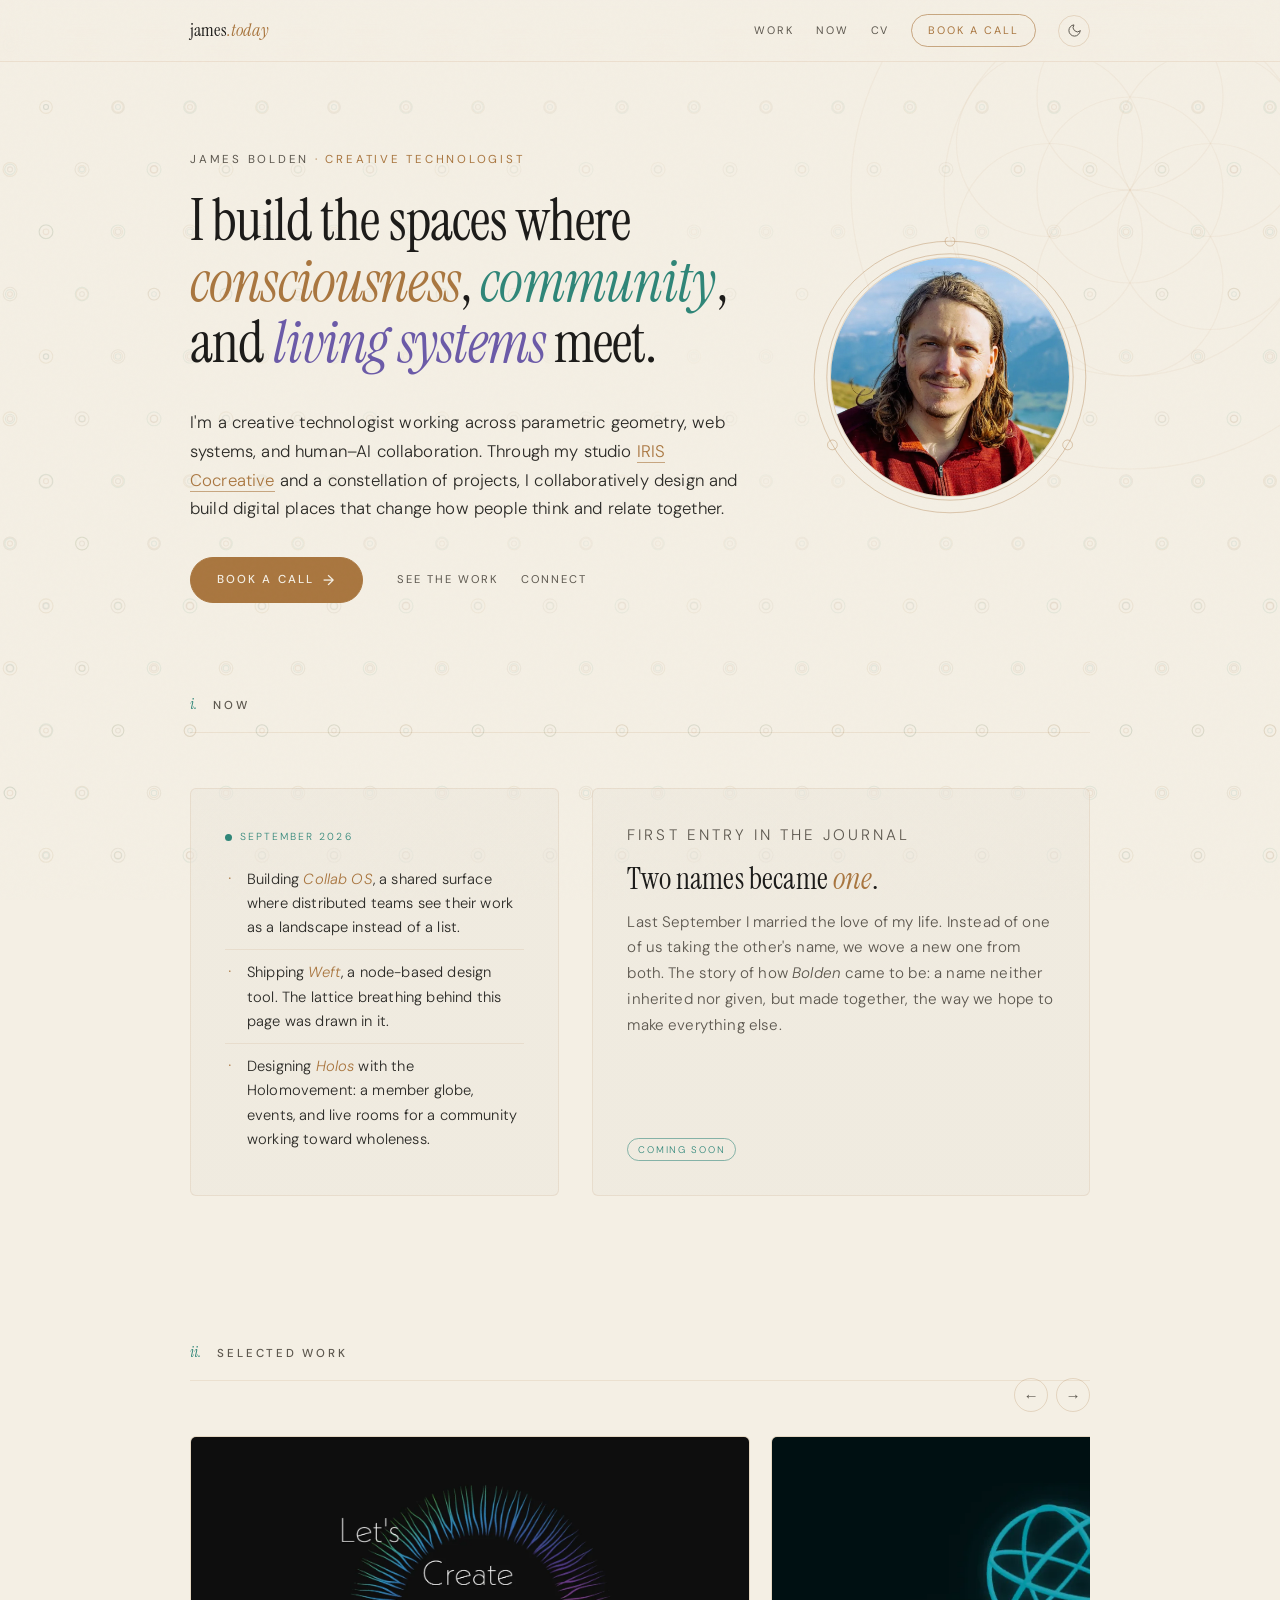
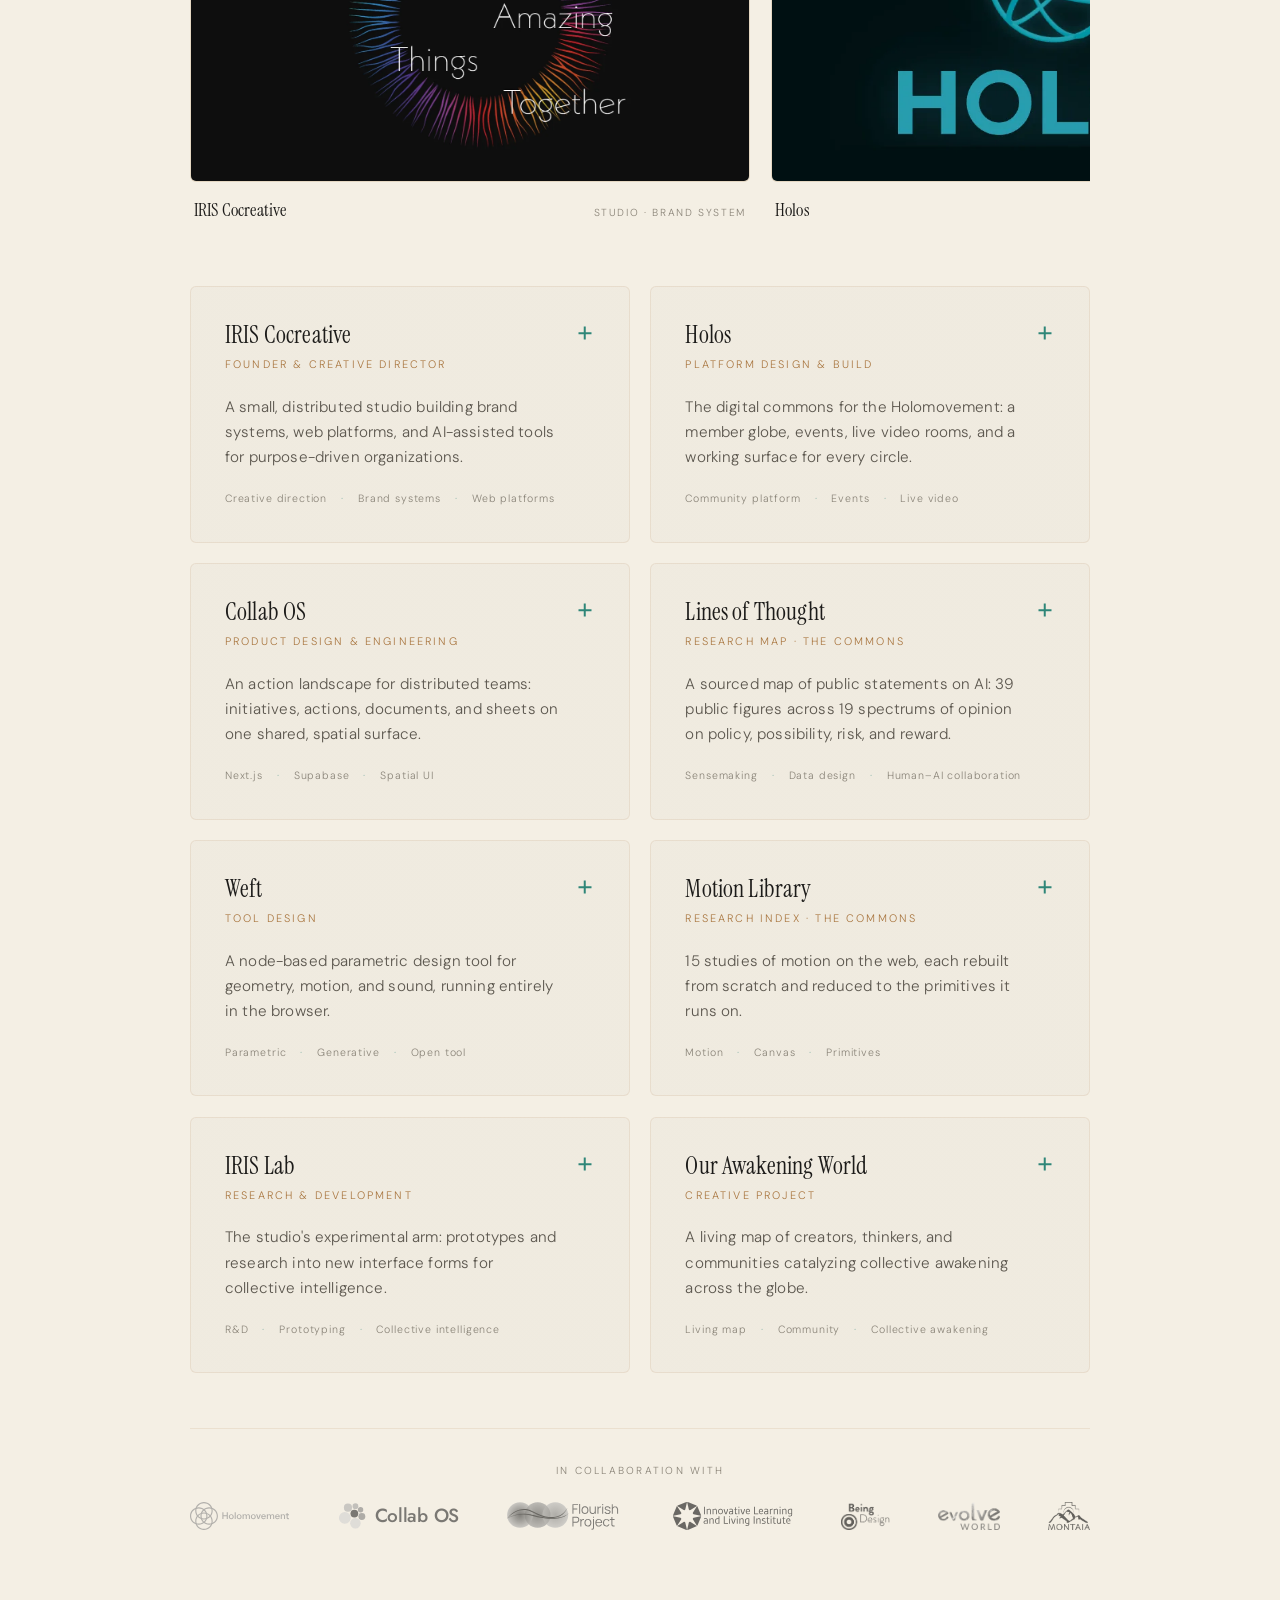
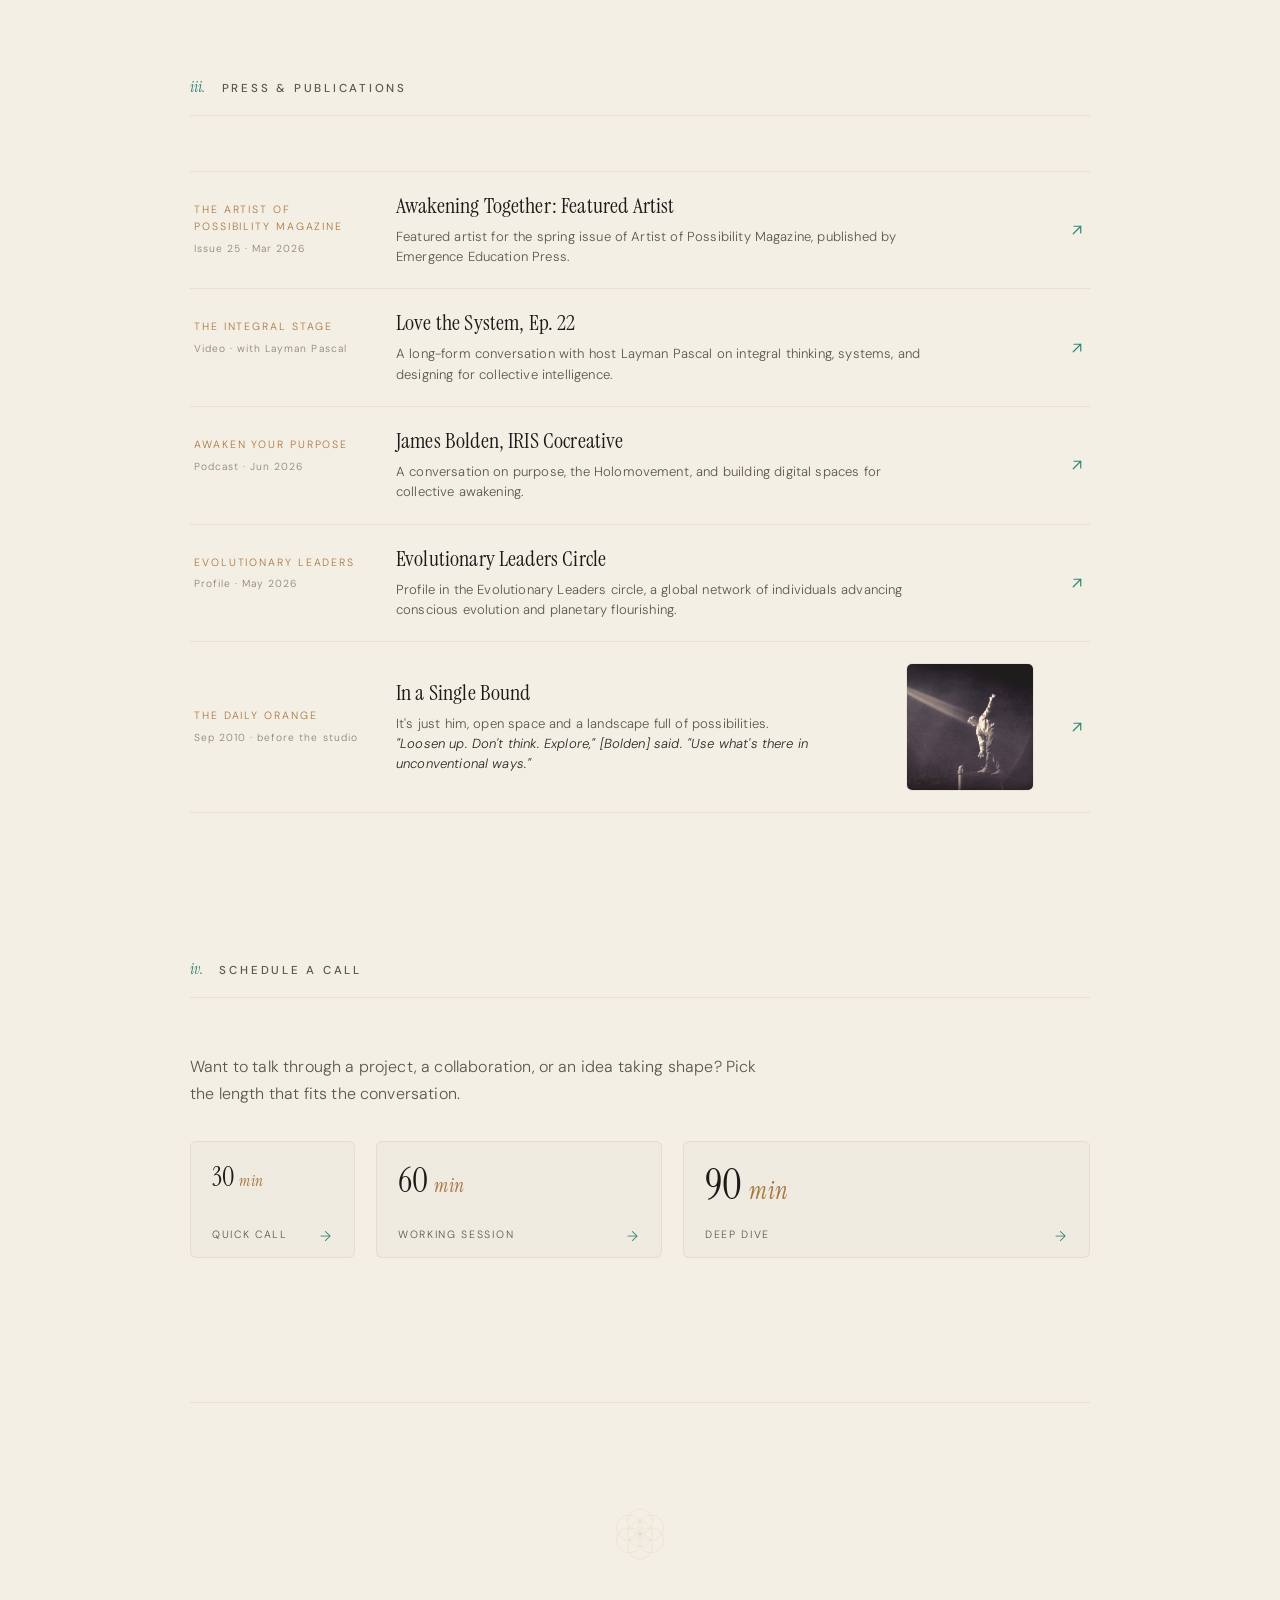
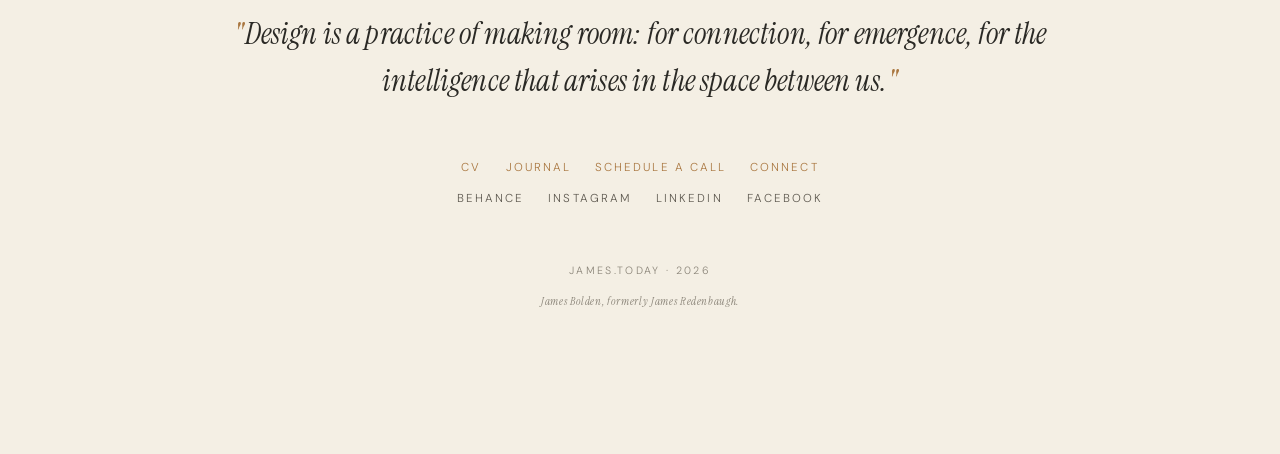
==== commit 7c2d3b3e: "Homepage: post-birthday Now, icon arrows, phone status bar, violet OG image - Now: drop the birthday" ====
--- a/index.html
+++ b/index.html
@@ -2,7 +2,8 @@
 <html lang="en" data-theme="dark">
 <head>
 <meta charset="UTF-8">
-<meta name="viewport" content="width=device-width, initial-scale=1.0">
+<meta name="viewport" content="width=device-width, initial-scale=1.0, viewport-fit=cover">
+<meta name="theme-color" content="#0b0a0f">
 <title>James Bolden — james.today</title>
 <meta name="description" content="James Bolden is a creative technologist and founder of IRIS Cocreative. He designs and builds digital places for people working on how we live together: Holos, Collab OS, Weft.">
 
@@ -11,11 +12,11 @@
 <meta property="og:url" content="https://james.today/">
 <meta property="og:title" content="James Bolden — james.today">
 <meta property="og:description" content="Creative technologist. Founder of IRIS Cocreative. Holos, Collab OS, Weft.">
-<meta property="og:image" content="https://james.today/og-image.png">
+<meta property="og:image" content="https://james.today/og-image.png?v=2">
 <meta name="twitter:card" content="summary_large_image">
 <meta name="twitter:title" content="James Bolden — james.today">
 <meta name="twitter:description" content="Creative technologist building the spaces where consciousness, community, and living systems meet.">
-<meta name="twitter:image" content="https://james.today/og-image.png">
+<meta name="twitter:image" content="https://james.today/og-image.png?v=2">
 
 <!-- Person schema: connects James Bolden ↔ James Redenbaugh ↔ IRIS Cocreative -->
 <script type="application/ld+json">
@@ -183,6 +184,9 @@
     -webkit-backdrop-filter: blur(12px);
     background: color-mix(in srgb, var(--bg) 72%, transparent);
     border-bottom: 1px solid var(--line-soft);
+    /* Extend the blurred bar under the status bar / Dynamic Island so the
+       phone UI sits on the same material instead of on scrolling content. */
+    padding-top: env(safe-area-inset-top, 0px);
   }
 
   .topbar-inner {
@@ -912,8 +916,9 @@
   .pub-excerpt { font-size: 0.82rem; line-height: 1.55; color: var(--text-dim); max-width: 60ch; }
   .pub-excerpt em { font-style: italic; color: var(--text); }
 
-  .pub-arrow { align-self: center; color: var(--accent-2); font-size: 1rem; line-height: 1; transition: transform 0.25s ease; }
-  .pub-item:hover .pub-arrow { transform: translateX(5px); }
+  .pub-arrow { align-self: center; color: var(--accent-2); line-height: 0; transition: transform 0.25s ease; }
+  .pub-arrow svg { width: 18px; height: 18px; display: block; }
+  .pub-item:hover .pub-arrow { transform: translate(3px, -3px); }
 
   /* ─── Schedule ─── */
   #schedule { margin-top: var(--s7); }
@@ -1065,14 +1070,25 @@
   }
 
   @media (max-width: 760px) {
-    .topbar-inner { padding: 12px 22px; }
-    .topbar-actions { gap: 14px; }
+    .topbar-inner { padding: 12px 22px; gap: 14px; }
+    .topbar-actions { gap: 12px; }
+    .topbar-actions a { white-space: nowrap; }
     .topbar-actions a.btn-call { padding: 6px 12px; }
     .page { padding: var(--s5) 22px var(--s6); }
     .work-grid { grid-template-columns: 1fr; }
-    .pub-item { grid-template-columns: 1fr; gap: var(--s2); }
+    .pub-item { grid-template-columns: 1fr; gap: var(--s2); position: relative; }
     .pub-item:hover { padding-left: 4px; }
-    .pub-meta { flex-direction: row; gap: 12px; align-items: baseline; }
+    .pub-meta { flex-direction: row; gap: 12px; align-items: baseline; padding-right: 28px; }
+    .pub-arrow { position: absolute; top: var(--s3); right: 0; }
+  }
+
+  @media (max-width: 480px) {
+    /* Not enough width for five items: drop the in-page anchors, keep CV + call + theme. */
+    .topbar-actions a[href="#work"], .topbar-actions a[href="#now"] { display: none; }
+    .topbar-inner { padding: 12px 18px; }
+  }
+
+  @media (max-width: 760px) {
     .geometry svg { width: 420px; height: 420px; }
     .geometry { right: -140px; }
     .schedule-row { flex-direction: column; }
@@ -1221,6 +1237,13 @@
     <circle cx="100" cy="100" r="90" stroke-width="0.2" opacity="0.025"/>
   </svg>
 </div>
+
+<!-- Shared icons -->
+<svg width="0" height="0" style="position:absolute" aria-hidden="true">
+  <symbol id="icon-arrow-up-right" viewBox="0 0 24 24" fill="none" stroke="currentColor" stroke-width="1.6" stroke-linecap="round" stroke-linejoin="round">
+    <path d="M7 17 17 7M8 7h9v9"/>
+  </symbol>
+</svg>
 
 <!-- ─── Top bar ─── -->
 <header class="topbar">
@@ -1283,13 +1306,11 @@
 
     <div class="now-grid">
       <div class="now-panel">
-        <span class="now-date"><span class="pulse" aria-hidden="true"></span> September 2026 <span class="sep">·</span> updated by hand</span>
+        <span class="now-date"><span class="pulse" aria-hidden="true"></span> September 2026</span>
         <ul class="now-list">
-          <li>Turning <em>37</em> today, September 15.</li>
           <li>Building <em>Collab OS</em>, a shared surface where distributed teams see their work as a landscape instead of a list.</li>
           <li>Shipping <em>Weft</em>, a node-based design tool. The lattice breathing behind this page was drawn in it.</li>
           <li>Designing <em>Holos</em> with the Holomovement: a member globe, events, and live rooms for a community working toward wholeness.</li>
-          <li>Writing the first entries of the Journal, starting with how two names became one.</li>
         </ul>
       </div>
 
@@ -1521,7 +1542,7 @@
           <h3 class="pub-title">Awakening Together: Featured Artist</h3>
           <p class="pub-excerpt">Featured artist for the spring issue of Artist of Possibility Magazine, published by Emergence Education Press.</p>
         </div>
-        <span class="pub-arrow" aria-hidden="true">↗</span>
+        <span class="pub-arrow" aria-hidden="true"><svg viewBox="0 0 24 24"><use href="#icon-arrow-up-right"/></svg></span>
       </a>
 
       <a class="pub-item" href="https://www.youtube.com/watch?v=sHpLCqL2gNs" target="_blank" rel="noopener">
@@ -1533,7 +1554,7 @@
           <h3 class="pub-title">Love the System, Ep. 22</h3>
           <p class="pub-excerpt">A long-form conversation with host Layman Pascal on integral thinking, systems, and designing for collective intelligence.</p>
         </div>
-        <span class="pub-arrow" aria-hidden="true">↗</span>
+        <span class="pub-arrow" aria-hidden="true"><svg viewBox="0 0 24 24"><use href="#icon-arrow-up-right"/></svg></span>
       </a>
 
       <a class="pub-item" href="https://www.holomovement.net/podcasts/james-bolden-iris-cocreative" target="_blank" rel="noopener">
@@ -1545,7 +1566,7 @@
           <h3 class="pub-title">James Bolden, IRIS Cocreative</h3>
           <p class="pub-excerpt">A conversation on purpose, the Holomovement, and building digital spaces for collective awakening.</p>
         </div>
-        <span class="pub-arrow" aria-hidden="true">↗</span>
+        <span class="pub-arrow" aria-hidden="true"><svg viewBox="0 0 24 24"><use href="#icon-arrow-up-right"/></svg></span>
       </a>
 
       <a class="pub-item" href="https://www.evolutionaryleaders.net/leaders/james-bolden/" target="_blank" rel="noopener">
@@ -1557,7 +1578,7 @@
           <h3 class="pub-title">Evolutionary Leaders Circle</h3>
           <p class="pub-excerpt">Profile in the Evolutionary Leaders circle, a global network of individuals advancing conscious evolution and planetary flourishing.</p>
         </div>
-        <span class="pub-arrow" aria-hidden="true">↗</span>
+        <span class="pub-arrow" aria-hidden="true"><svg viewBox="0 0 24 24"><use href="#icon-arrow-up-right"/></svg></span>
       </a>
 
       <a class="pub-item has-photo" href="https://dailyorange.com/2010/09/in-a-single-bound-with-each-leap-parkour-club-turns-campus-into-personal-playground/" target="_blank" rel="noopener">
@@ -1570,7 +1591,7 @@
           <p class="pub-excerpt">It's just him, open space and a landscape full of possibilities.<br><em>"Loosen up. Don't think. Explore," [Bolden] said. "Use what's there in unconventional ways."</em></p>
         </div>
         <img class="pub-photo" src="img/parkour.webp" width="800" height="800" alt="James balancing on a rail at night, lit by a single beam" loading="lazy">
-        <span class="pub-arrow" aria-hidden="true">↗</span>
+        <span class="pub-arrow" aria-hidden="true"><svg viewBox="0 0 24 24"><use href="#icon-arrow-up-right"/></svg></span>
       </a>
 
     </div>
@@ -1645,12 +1666,20 @@
     var saved = null;
     try { saved = localStorage.getItem('jt-theme'); } catch (e) {}
     var theme = forced || saved || (window.matchMedia('(prefers-color-scheme: light)').matches ? 'light' : 'dark');
-    root.setAttribute('data-theme', theme);
+    /* theme-color tints the browser chrome (iOS status bar, Android toolbar)
+       to match --bg, so the phone UI reads as part of the top bar. */
+    var themeColors = { dark: '#0b0a0f', light: '#f4efe4' };
+    var themeMeta = document.querySelector('meta[name="theme-color"]');
+    var applyTheme = function (t) {
+      root.setAttribute('data-theme', t);
+      if (themeMeta) themeMeta.setAttribute('content', themeColors[t] || themeColors.dark);
+    };
+    applyTheme(theme);
 
     var btn = document.querySelector('.theme-toggle');
     if (btn) btn.addEventListener('click', function () {
       var next = root.getAttribute('data-theme') === 'dark' ? 'light' : 'dark';
-      root.setAttribute('data-theme', next);
+      applyTheme(next);
       try { localStorage.setItem('jt-theme', next); } catch (e) {}
     });
 
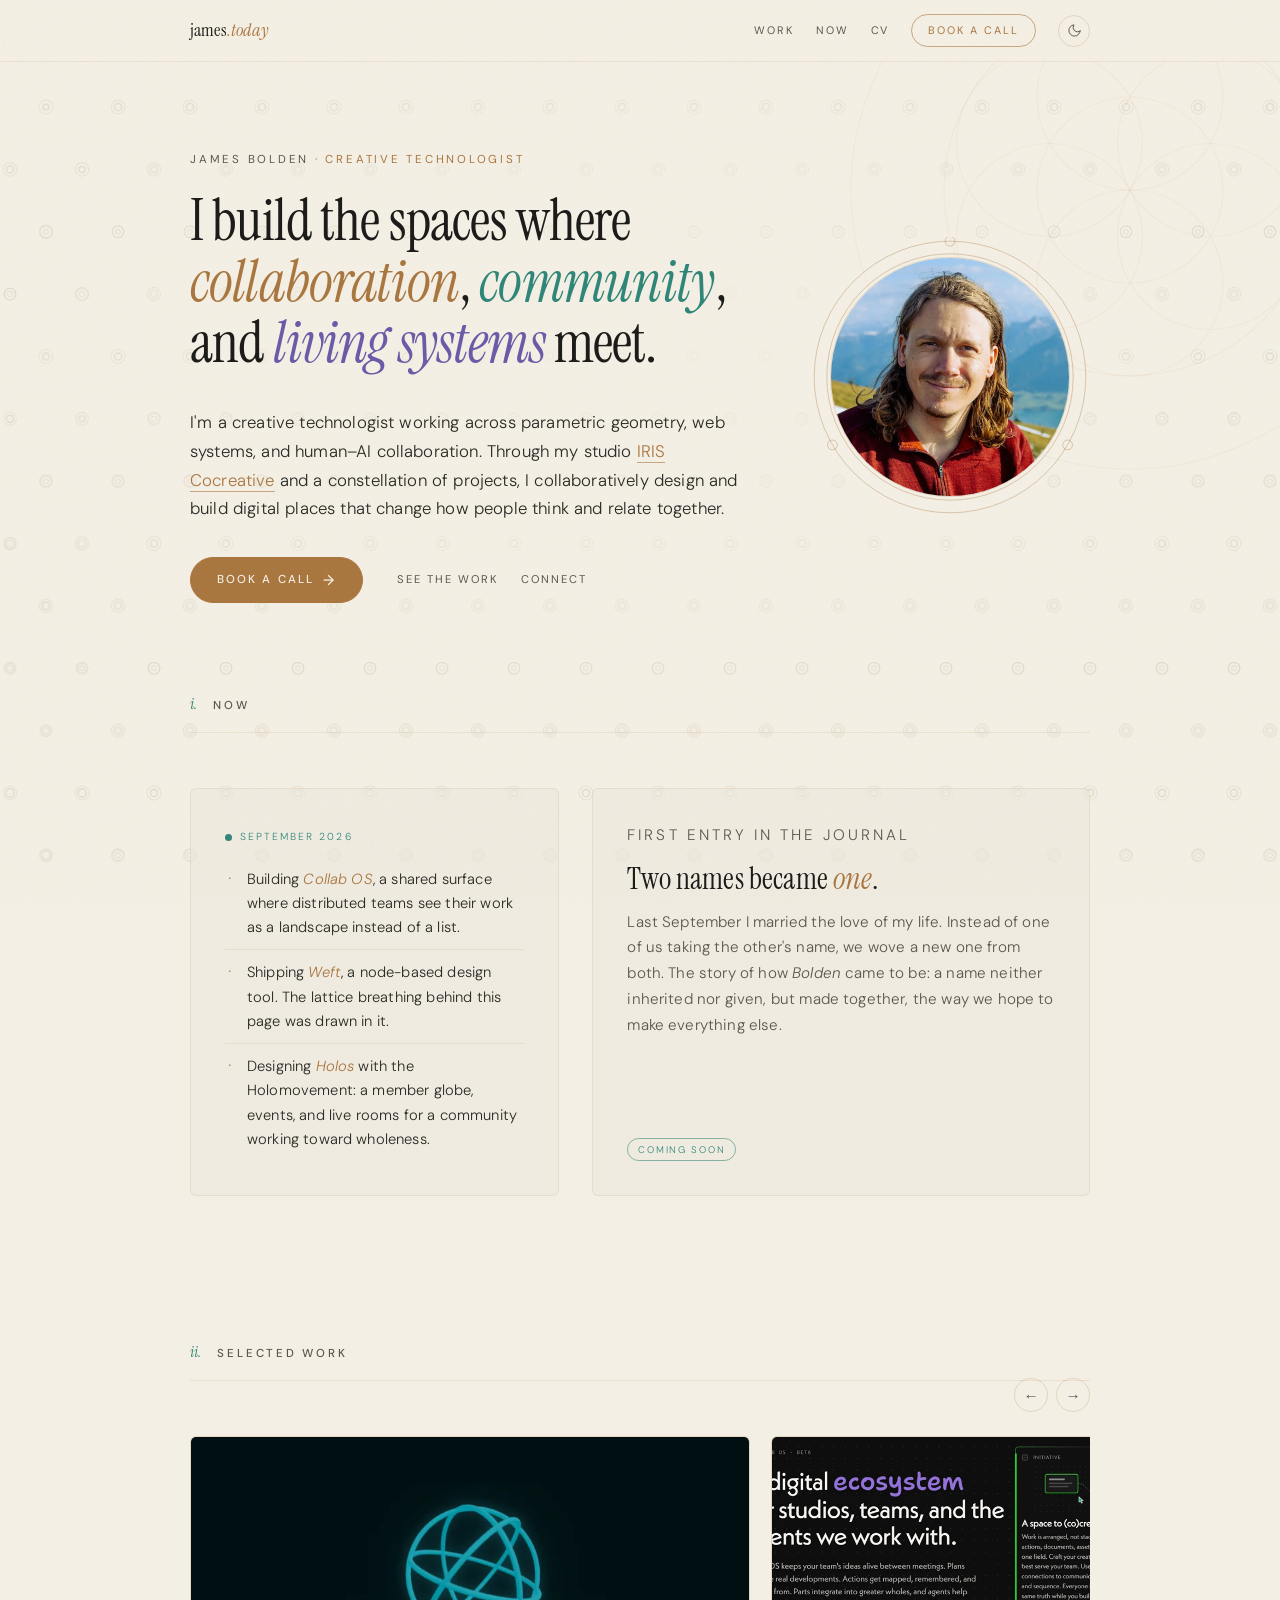
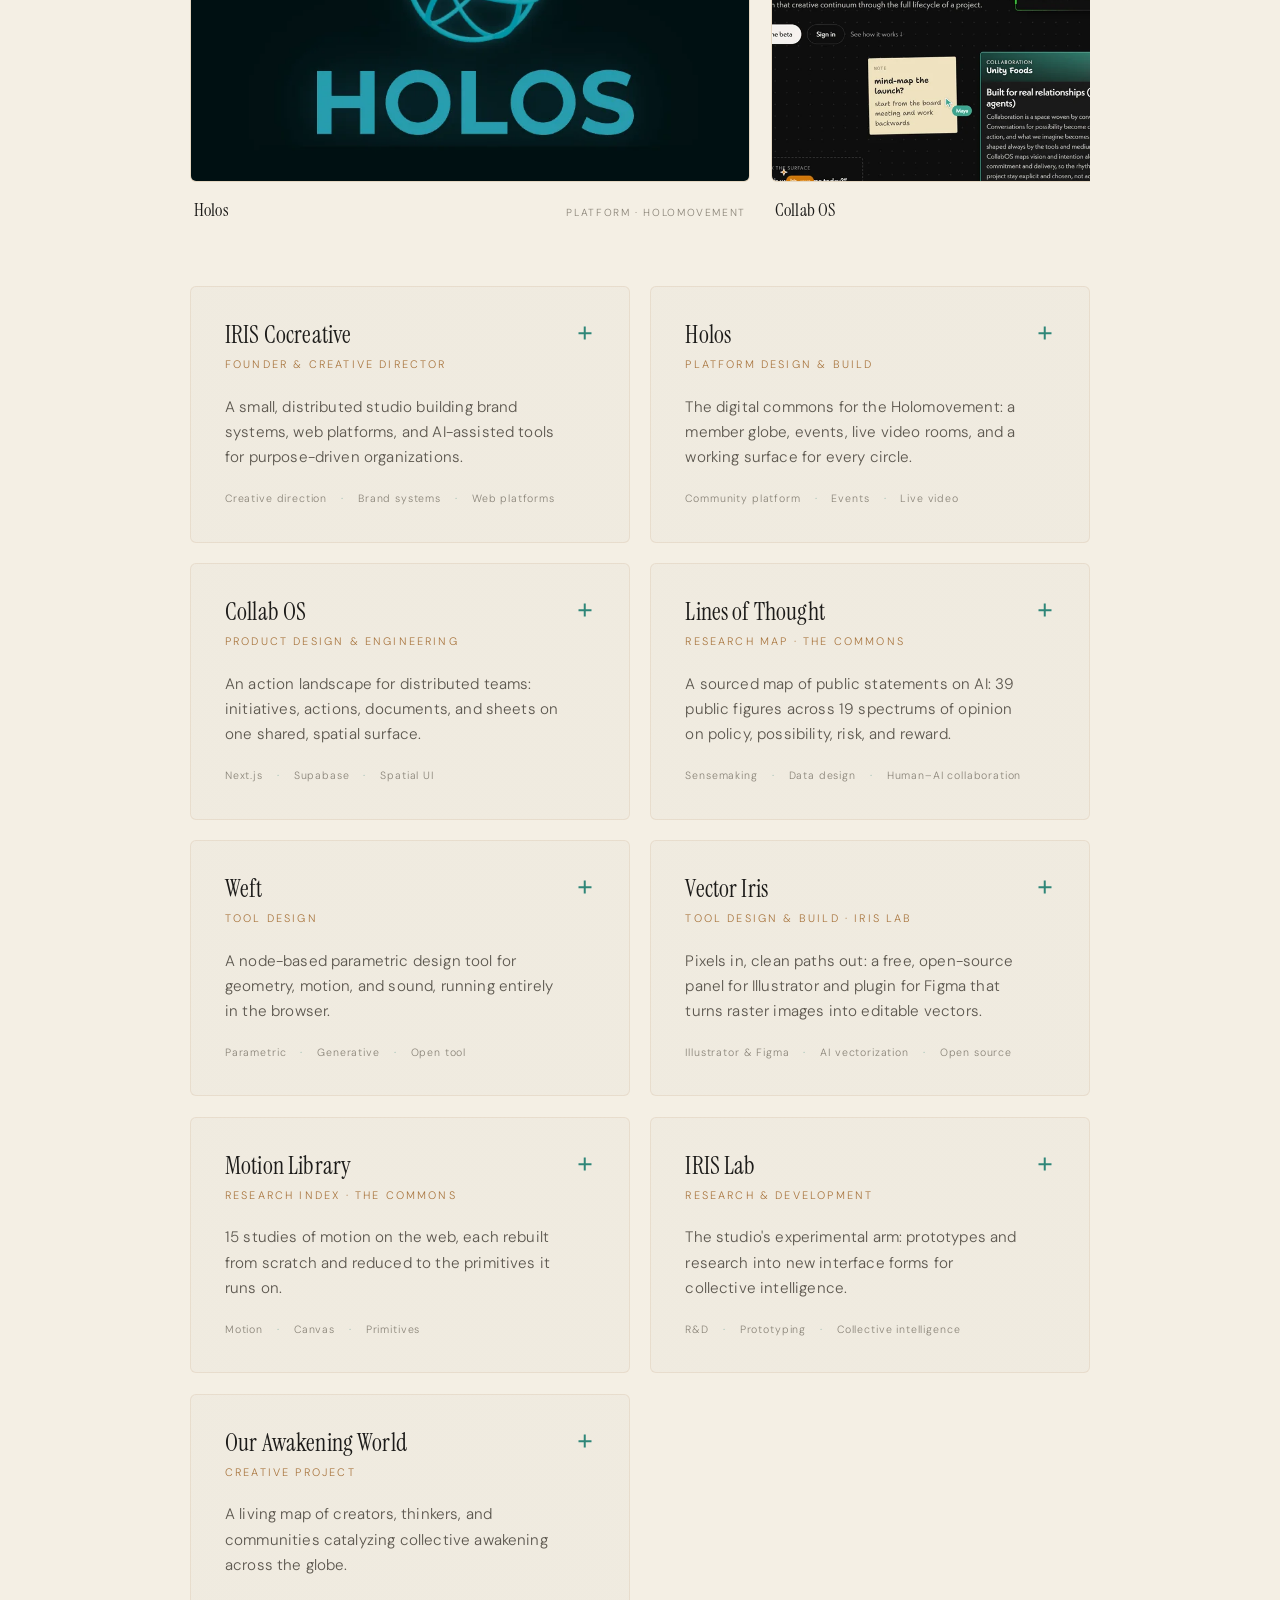
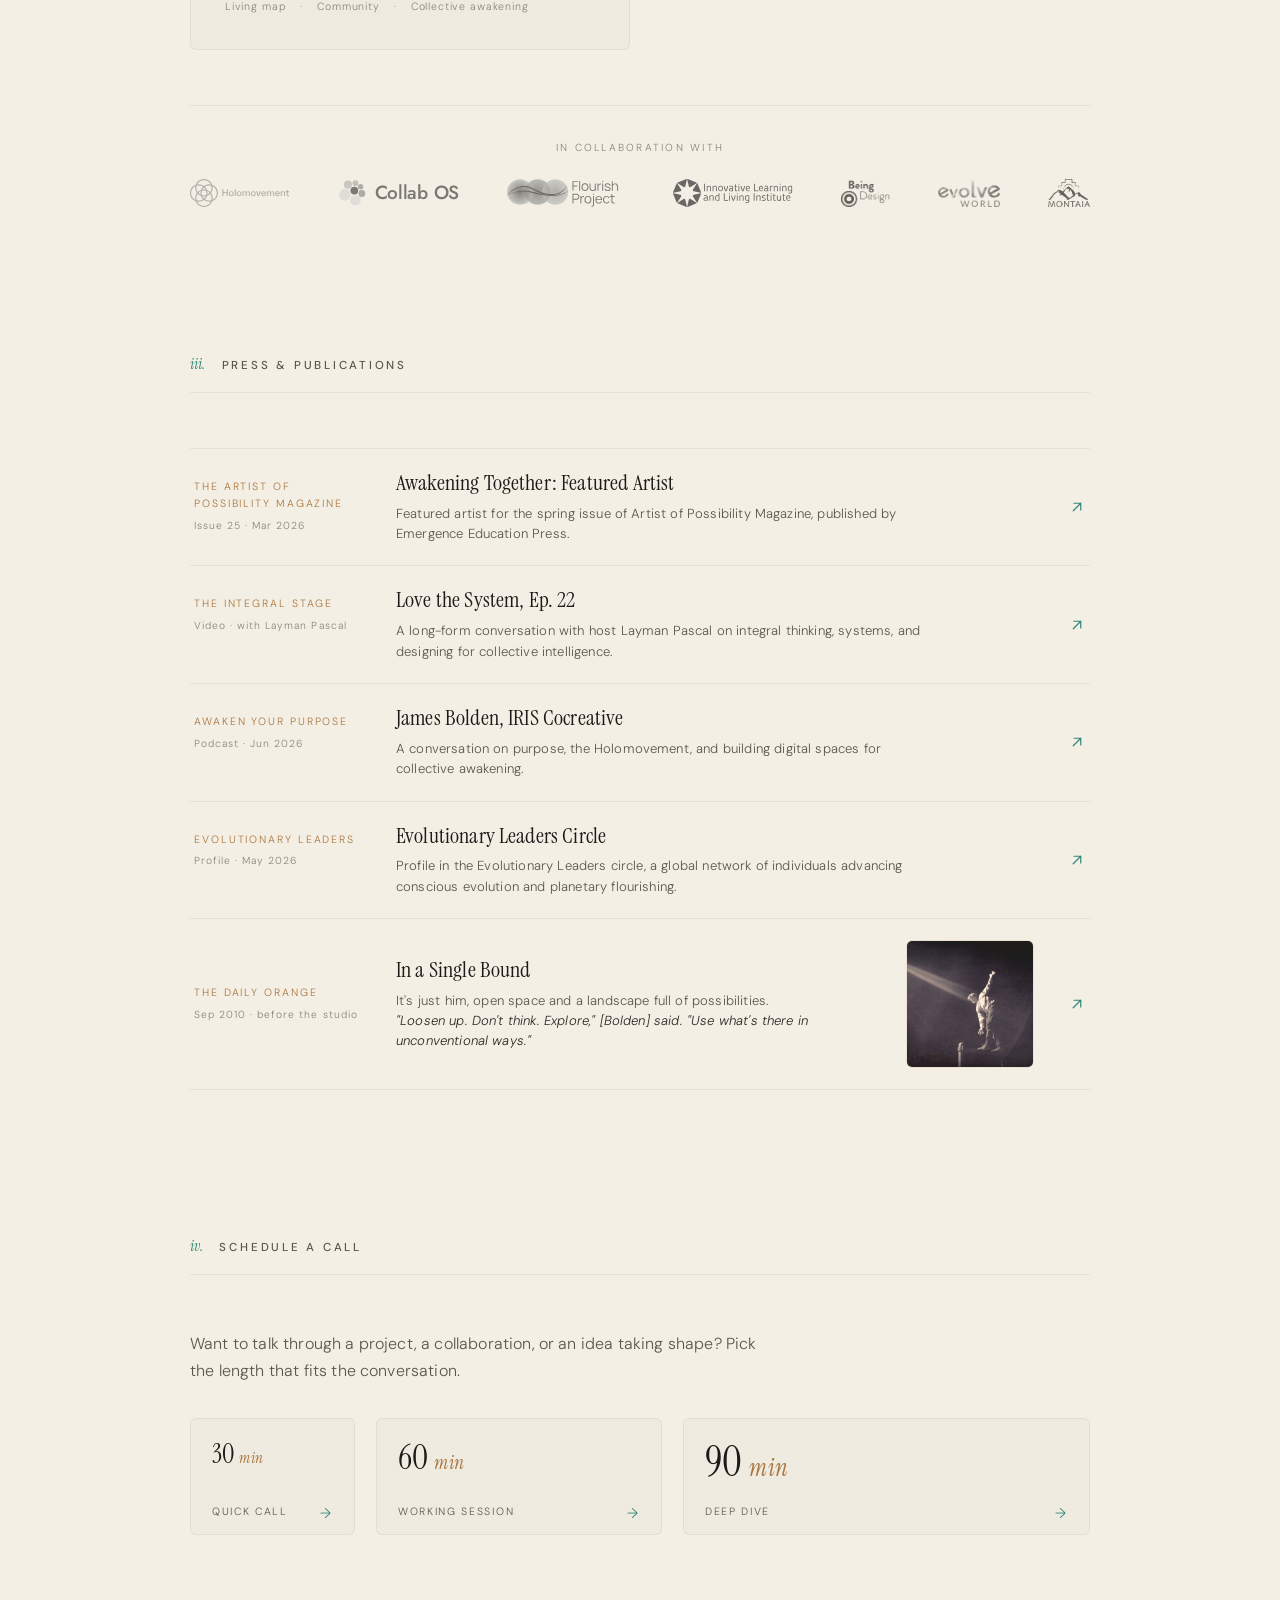
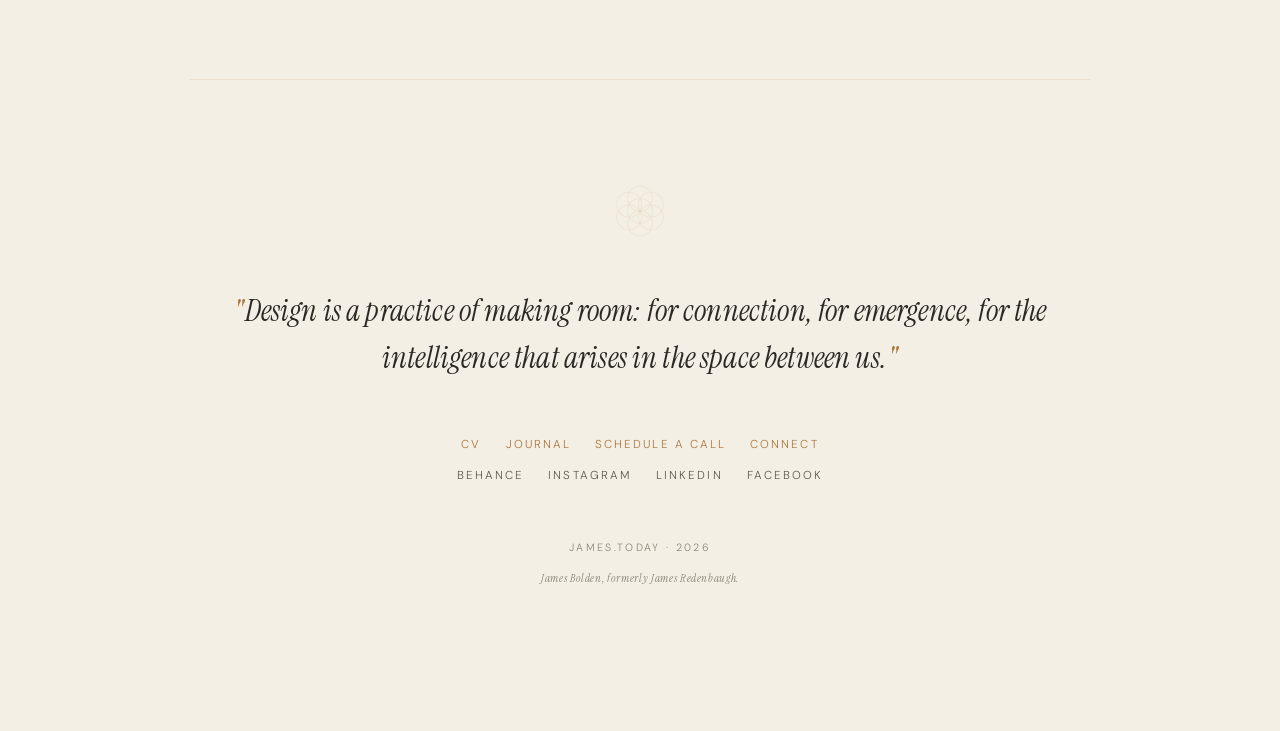
==== commit cf32fbec: "Homepage: collaboration headline, Vector Iris work, IRIS last in slider; CV tools/disciplines Co-Aut" ====
--- a/index.html
+++ b/index.html
@@ -15,7 +15,7 @@
 <meta property="og:image" content="https://james.today/og-image.png?v=2">
 <meta name="twitter:card" content="summary_large_image">
 <meta name="twitter:title" content="James Bolden — james.today">
-<meta name="twitter:description" content="Creative technologist building the spaces where consciousness, community, and living systems meet.">
+<meta name="twitter:description" content="Creative technologist building the spaces where collaboration, community, and living systems meet.">
 <meta name="twitter:image" content="https://james.today/og-image.png?v=2">
 
 <!-- Person schema: connects James Bolden ↔ James Redenbaugh ↔ IRIS Cocreative -->
@@ -1273,7 +1273,7 @@
   <section class="hero">
     <div>
       <p class="hero-greeting">James Bolden <span class="hero-kicker-role">· Creative technologist</span></p>
-      <h1>I build the spaces where <em>consciousness</em>, <span class="teal">community</span>, and <span class="violet">living systems</span> meet.</h1>
+      <h1>I build the spaces where <em>collaboration</em>, <span class="teal">community</span>, and <span class="violet">living systems</span> meet.</h1>
       <p class="hero-intro">
         I'm a creative technologist working across parametric geometry, web systems, and human–AI collaboration. Through my studio <a href="https://www.iriscocreative.com" target="_blank" rel="noopener">IRIS Cocreative</a> and a constellation of projects, I collaboratively design and build digital places that change how people think and relate together.
       </p>
@@ -1341,13 +1341,6 @@
       </div>
       <div class="showcase-track" tabindex="0" aria-label="Visual work showcase, scroll horizontally">
 
-        <a class="showcase-frame" href="https://www.iriscocreative.com" target="_blank" rel="noopener">
-          <div class="showcase-canvas">
-            <img class="art-photo" src="img/work-iris.webp" width="1400" height="871" alt="IRIS Cocreative: Let's create amazing things together, ringed by a spectrum burst" loading="lazy">
-          </div>
-          <div class="showcase-caption"><strong>IRIS Cocreative</strong><span>studio · brand system</span></div>
-        </a>
-
         <a class="showcase-frame" href="https://holos.holomovement.net" target="_blank" rel="noopener">
           <div class="showcase-canvas">
             <img class="art-photo" src="img/work-holos.webp" width="910" height="509" alt="Holos wordmark with a glowing globe" loading="lazy">
@@ -1381,6 +1374,13 @@
             <img class="art-photo" src="img/work-awakening-world.webp" width="1400" height="912" alt="Our Awakening World: a painted world map dotted with community portraits" loading="lazy">
           </div>
           <div class="showcase-caption"><strong>Our Awakening World</strong><span>living map</span></div>
+        </a>
+
+        <a class="showcase-frame" href="https://www.iriscocreative.com" target="_blank" rel="noopener">
+          <div class="showcase-canvas">
+            <img class="art-photo" src="img/work-iris.webp" width="1400" height="871" alt="IRIS Cocreative: Let's create amazing things together, ringed by a spectrum burst" loading="lazy">
+          </div>
+          <div class="showcase-caption"><strong>IRIS Cocreative</strong><span>studio · brand system</span></div>
         </a>
 
       </div>
@@ -1459,6 +1459,20 @@
           <p>Over 180 nodes, live audio in, SVG and JavaScript export, and a gallery of patches from phyllotaxis to Stonehenge. Eighteen years of parametric practice, finally as a tool other people can pick up.</p>
           <p>The ambient lattice on this page is a Weft graph, hand-compiled so it costs almost nothing to leave running.</p>
           <div class="project-actions"><a href="https://iris-cocreative.github.io/weft/" target="_blank" rel="noopener">Open Weft <span class="arrow">→</span></a></div>
+        </div>
+      </details>
+
+      <details class="project-card">
+        <summary>
+          <span class="card-toggle" aria-hidden="true"></span>
+          <h3>Vector Iris</h3>
+          <div class="project-role">Tool design &amp; build · IRIS Lab</div>
+          <p class="project-teaser">Pixels in, clean paths out: a free, open-source panel for Illustrator and plugin for Figma that turns raster images into editable vectors.</p>
+          <div class="project-tags"><span>Illustrator &amp; Figma</span><span>AI vectorization</span><span>Open source</span></div>
+        </summary>
+        <div class="project-detail">
+          <p>Three modes: Trace follows the pixels closely, Redraw rebuilds the image with AI-guided shapes, and Generate makes new artwork from a text prompt. Results land beside the source at the same size, with no upload site and no download folder. Powered by Quiver's Arrow models, with far cleaner output than a classic trace.</p>
+          <div class="project-actions"><a href="https://lab.iriscocreative.com/vector-iris/" target="_blank" rel="noopener">Get Vector Iris <span class="arrow">→</span></a></div>
         </div>
       </details>
 
